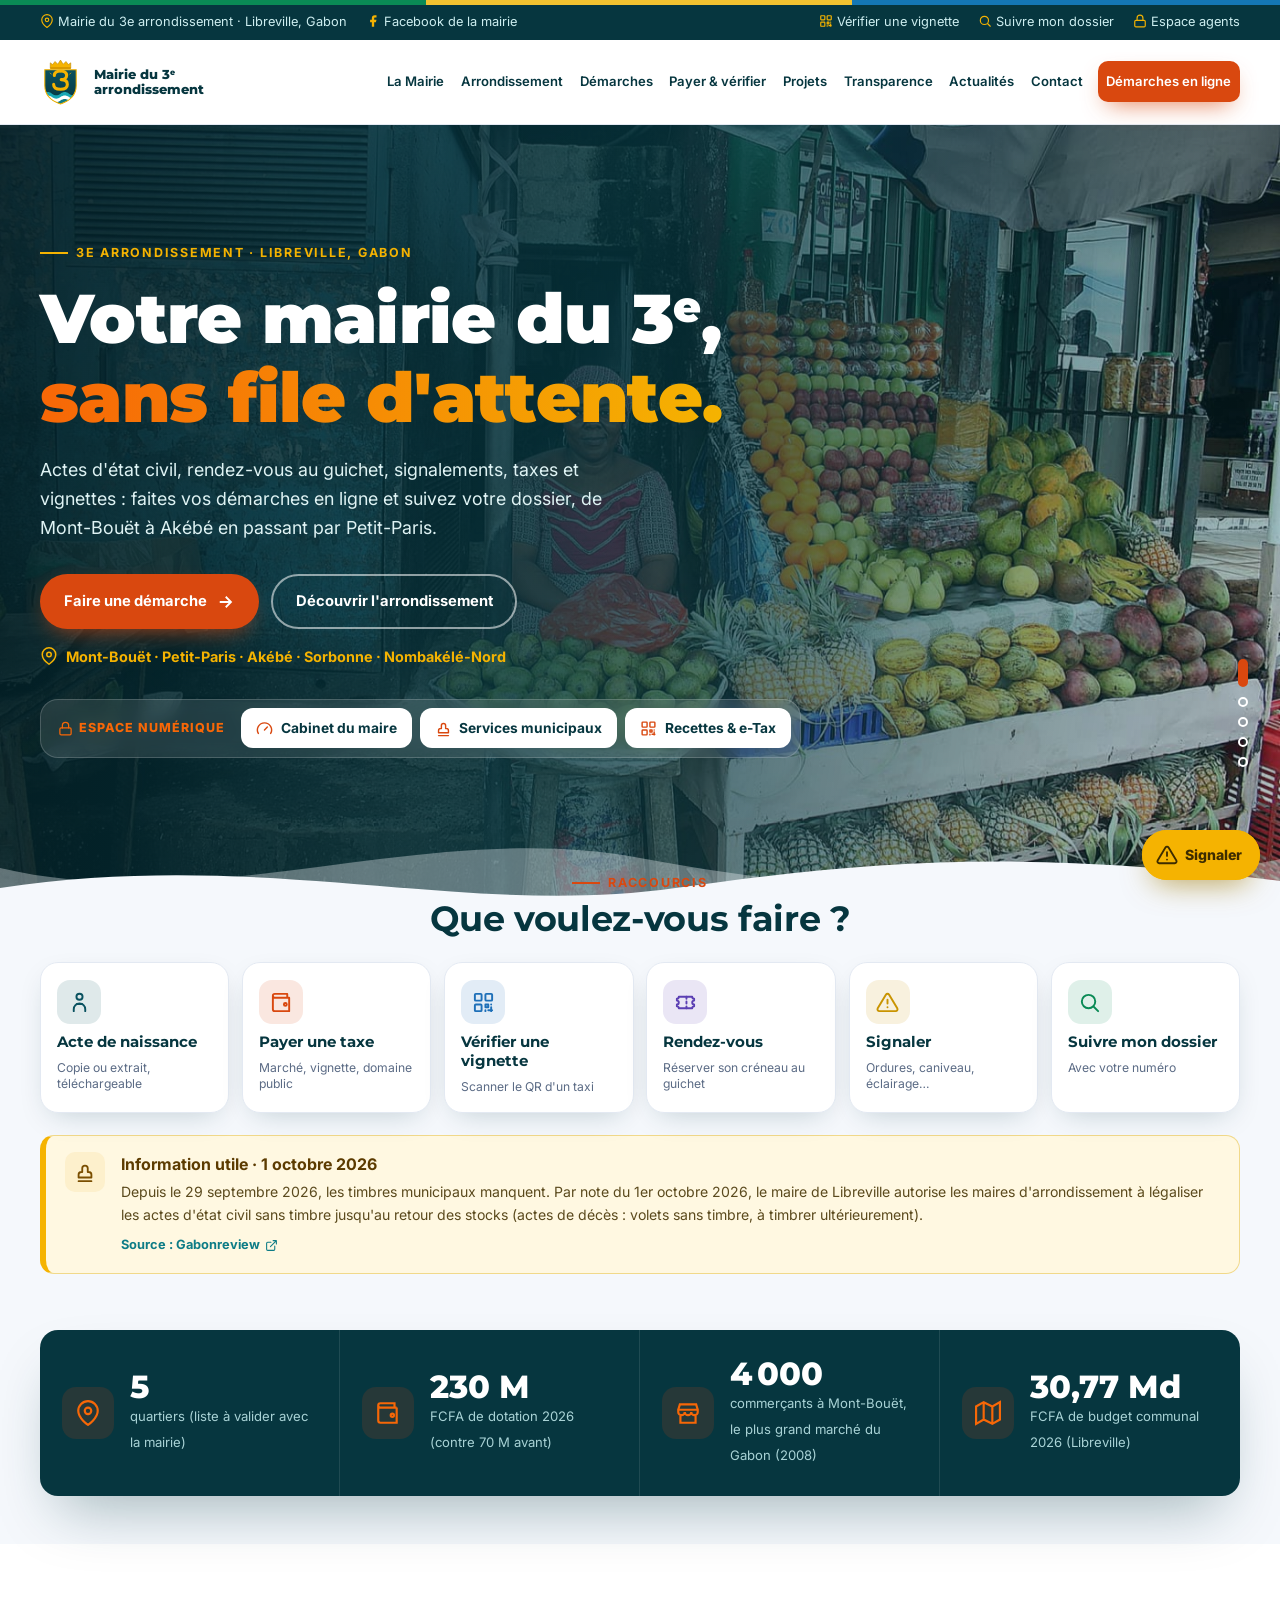
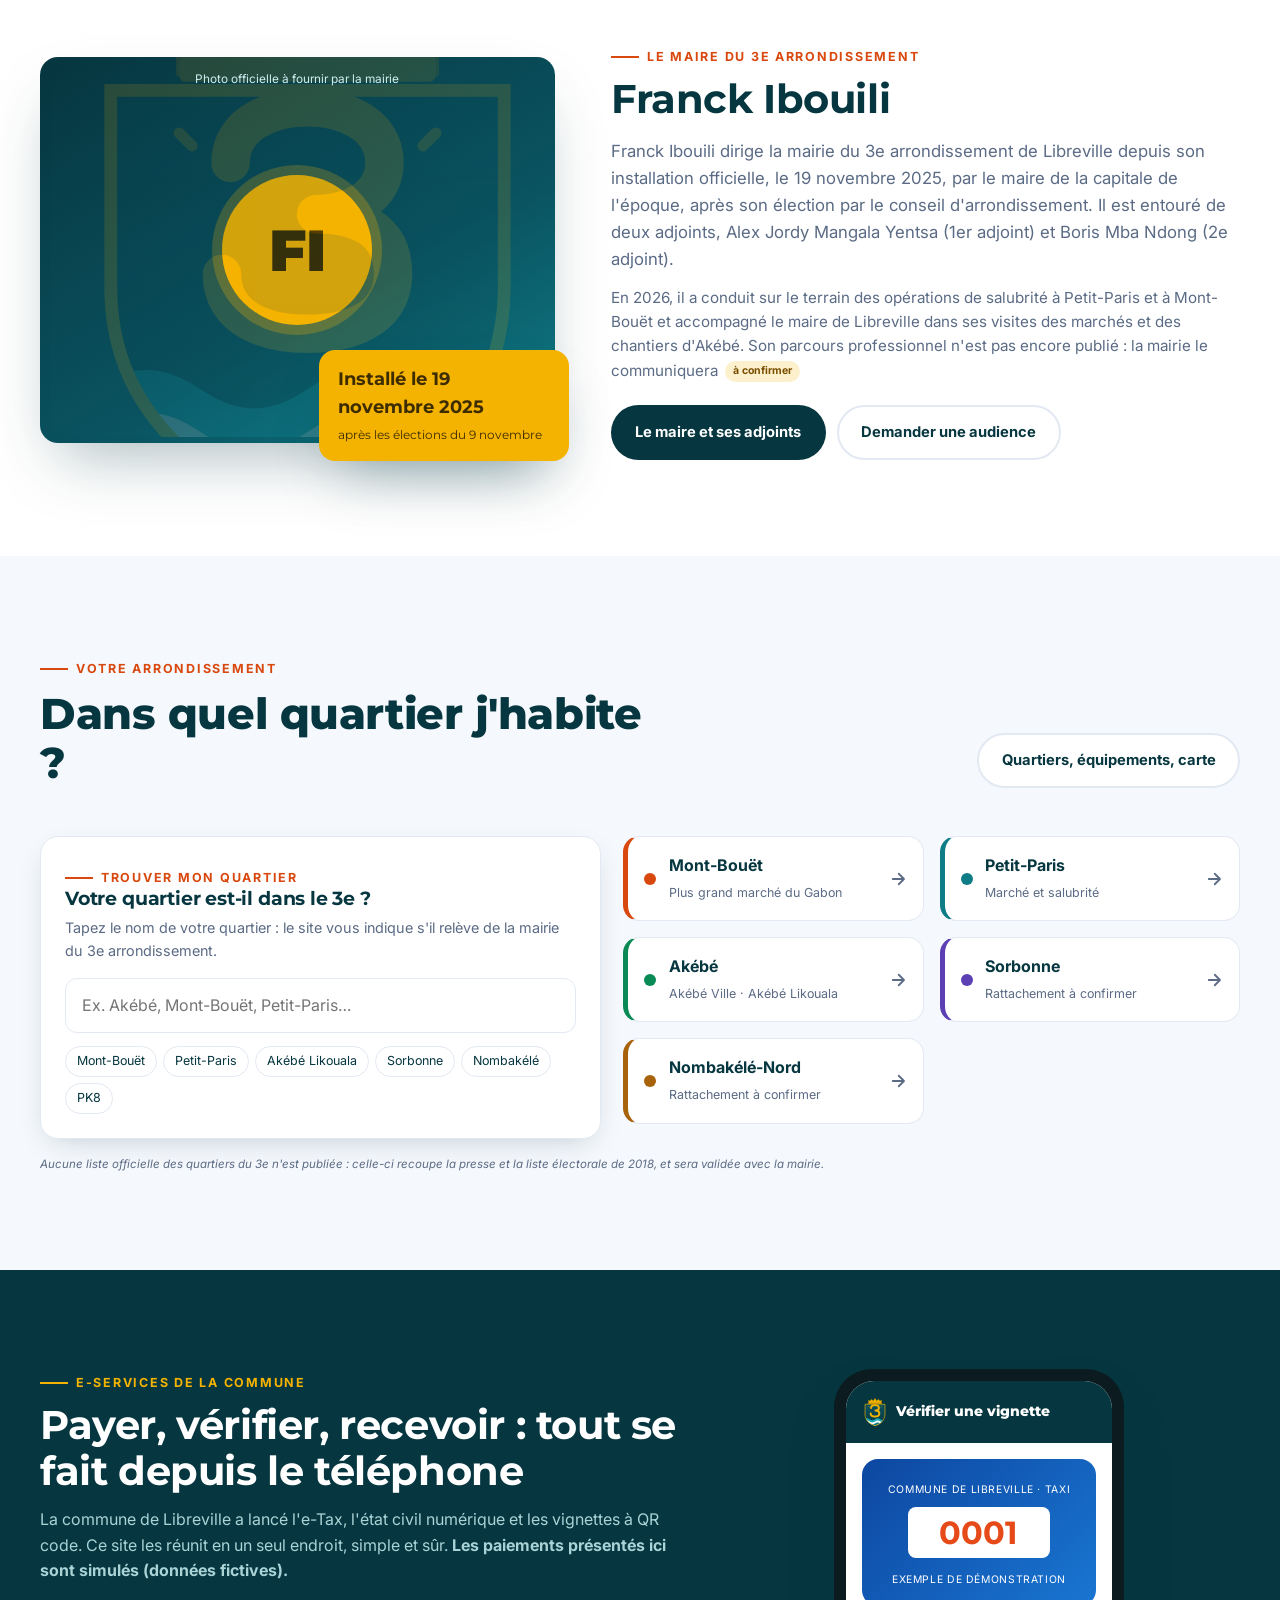
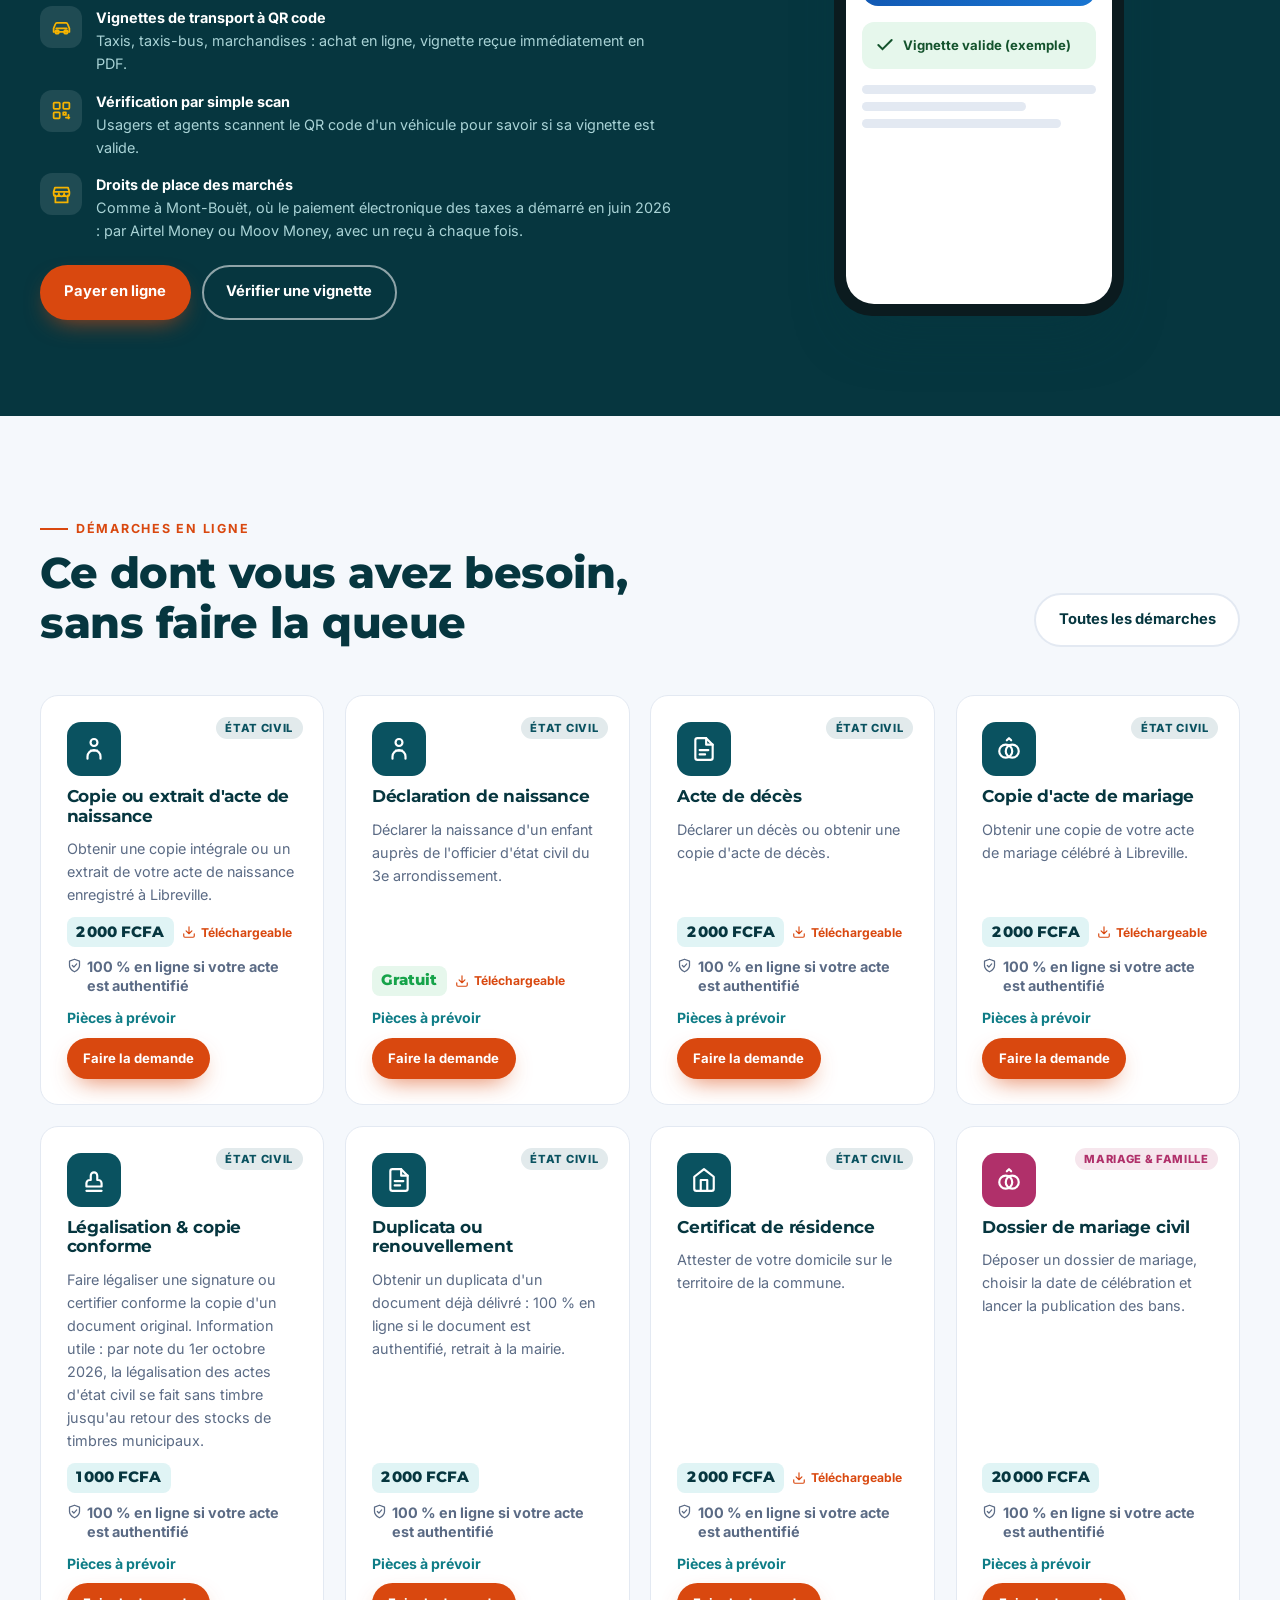
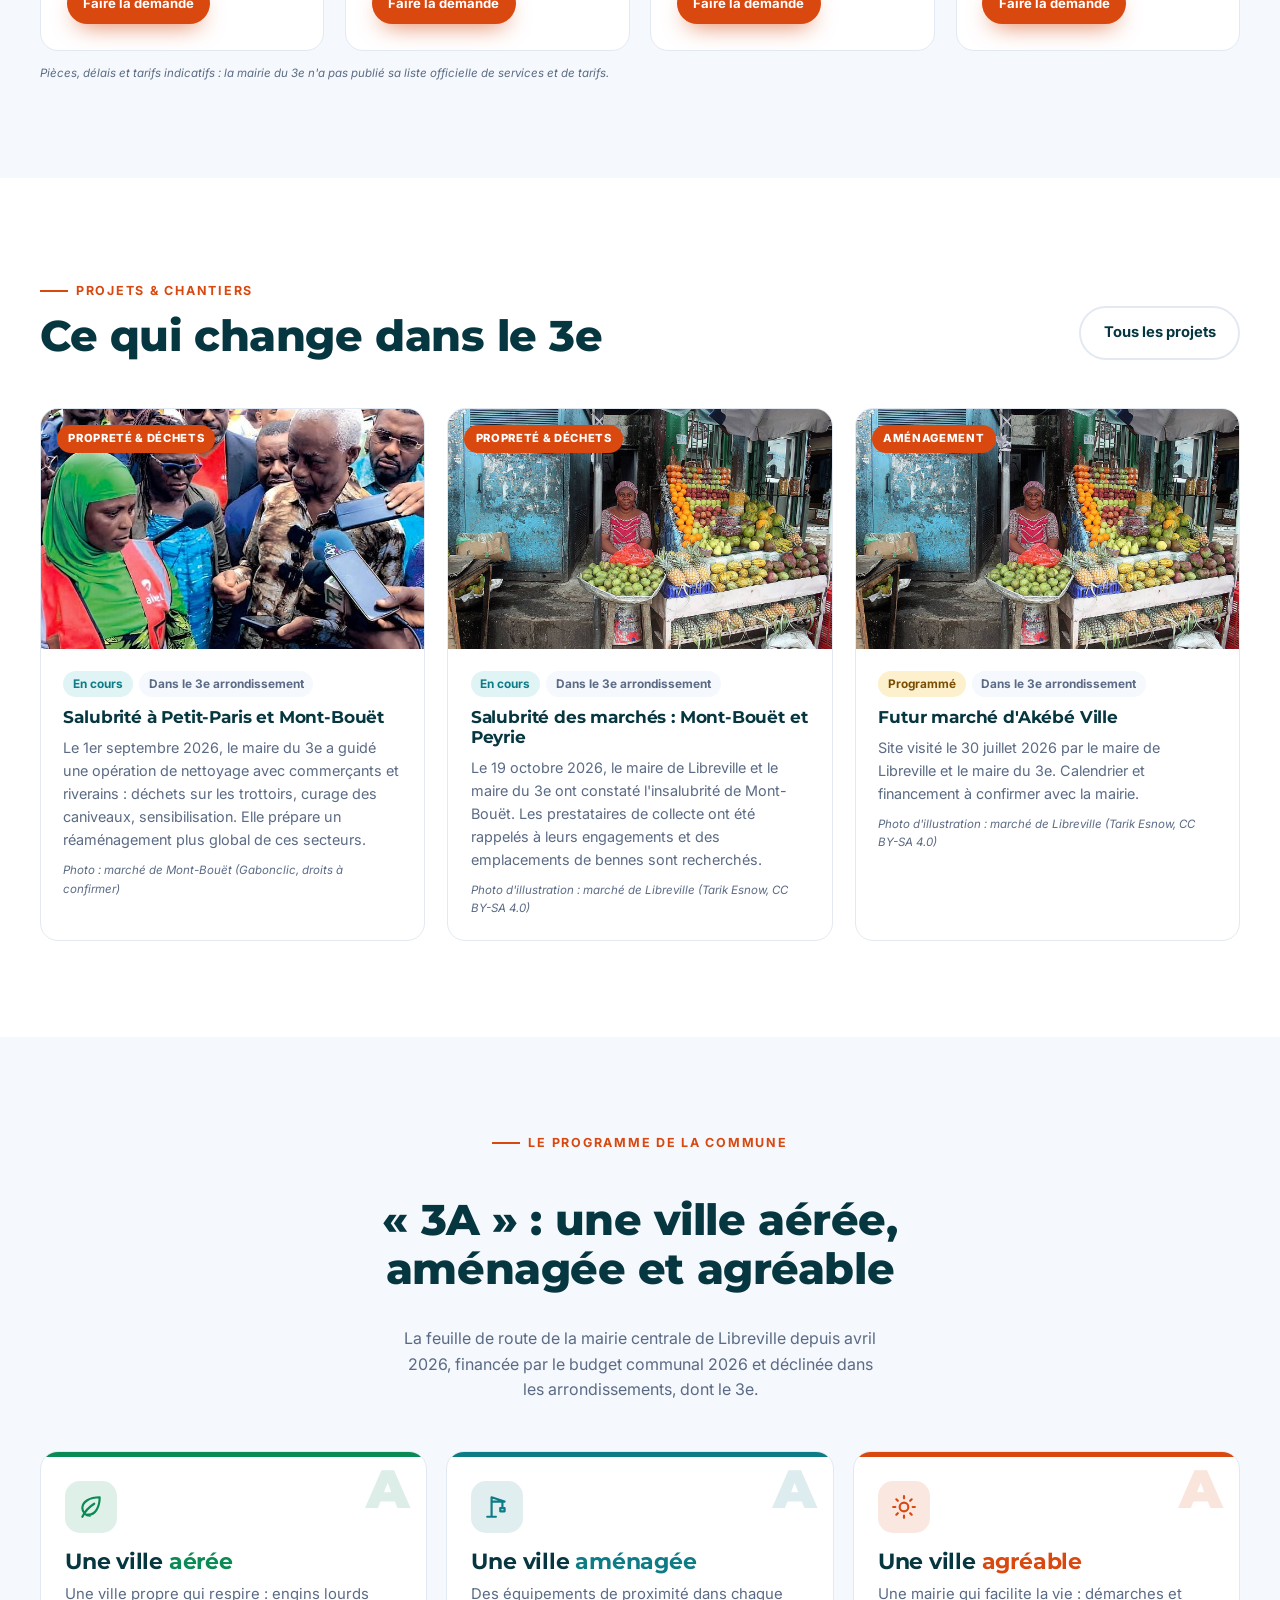
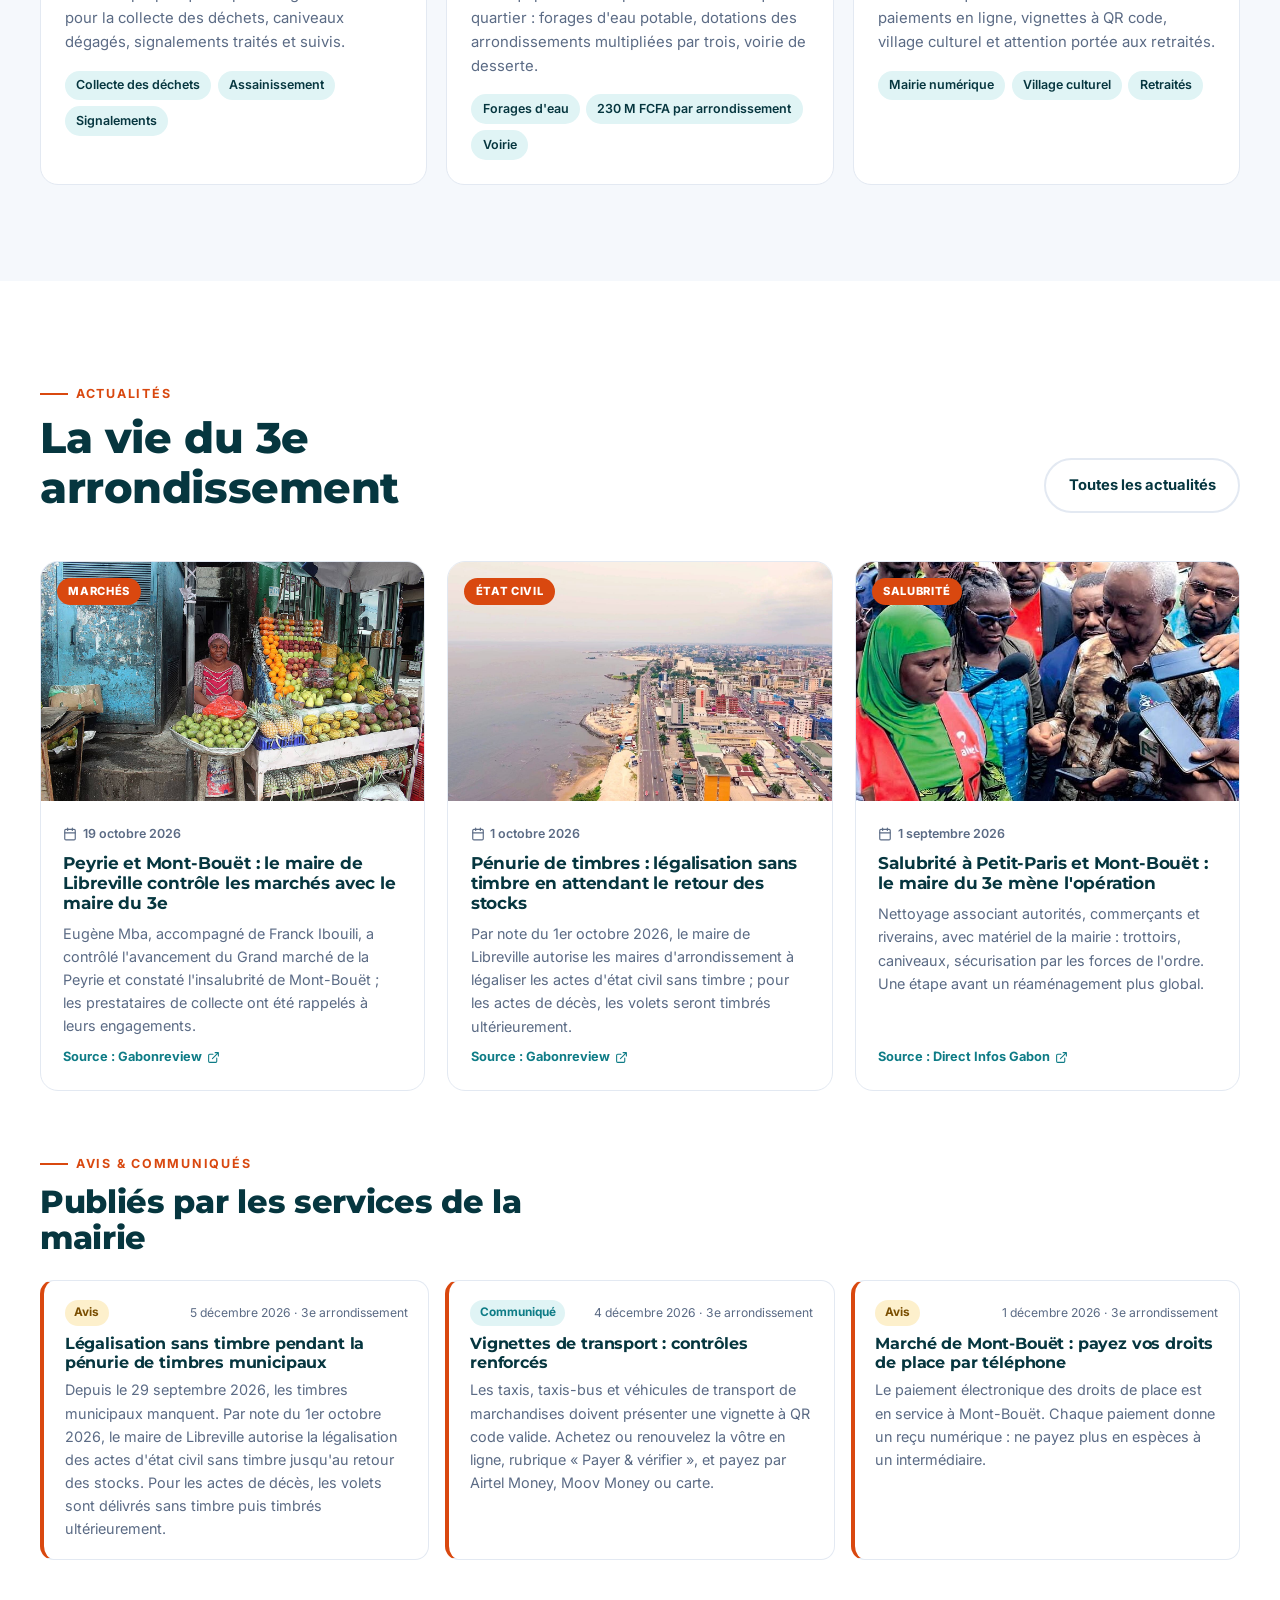
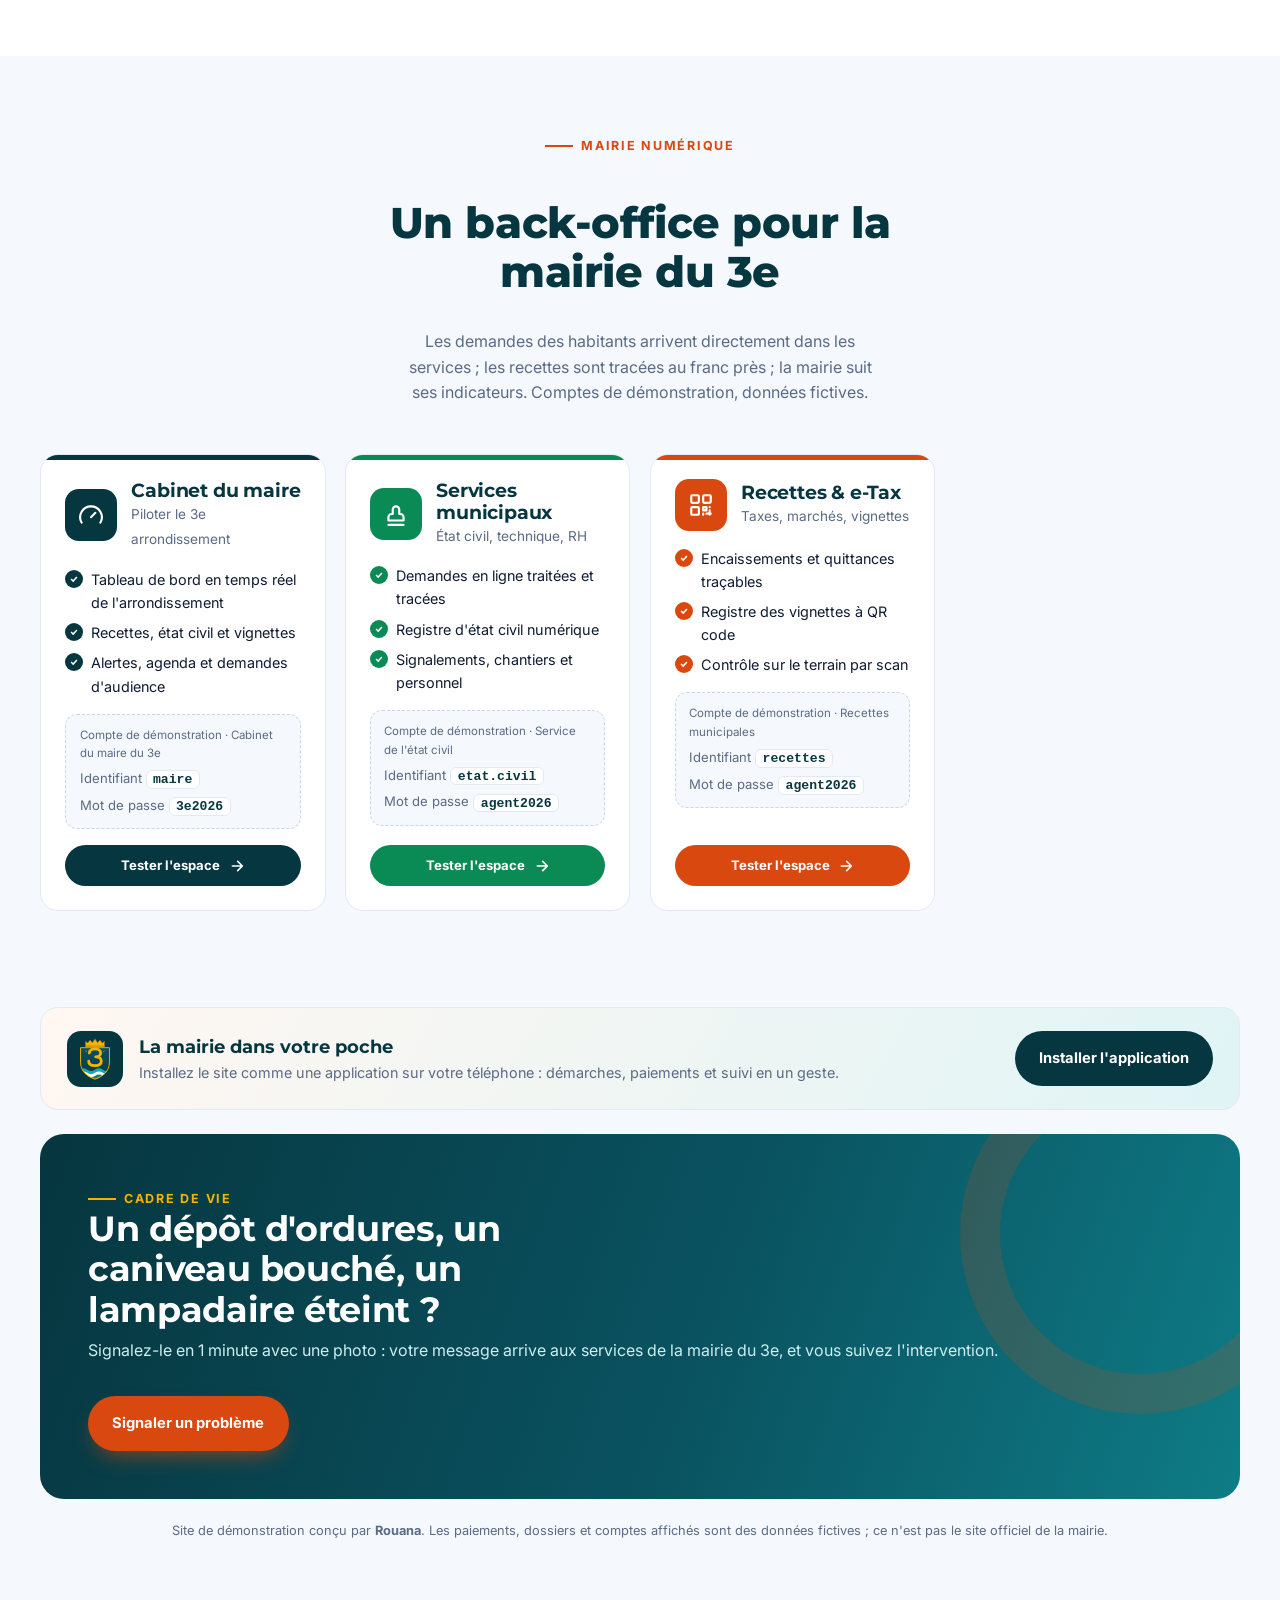
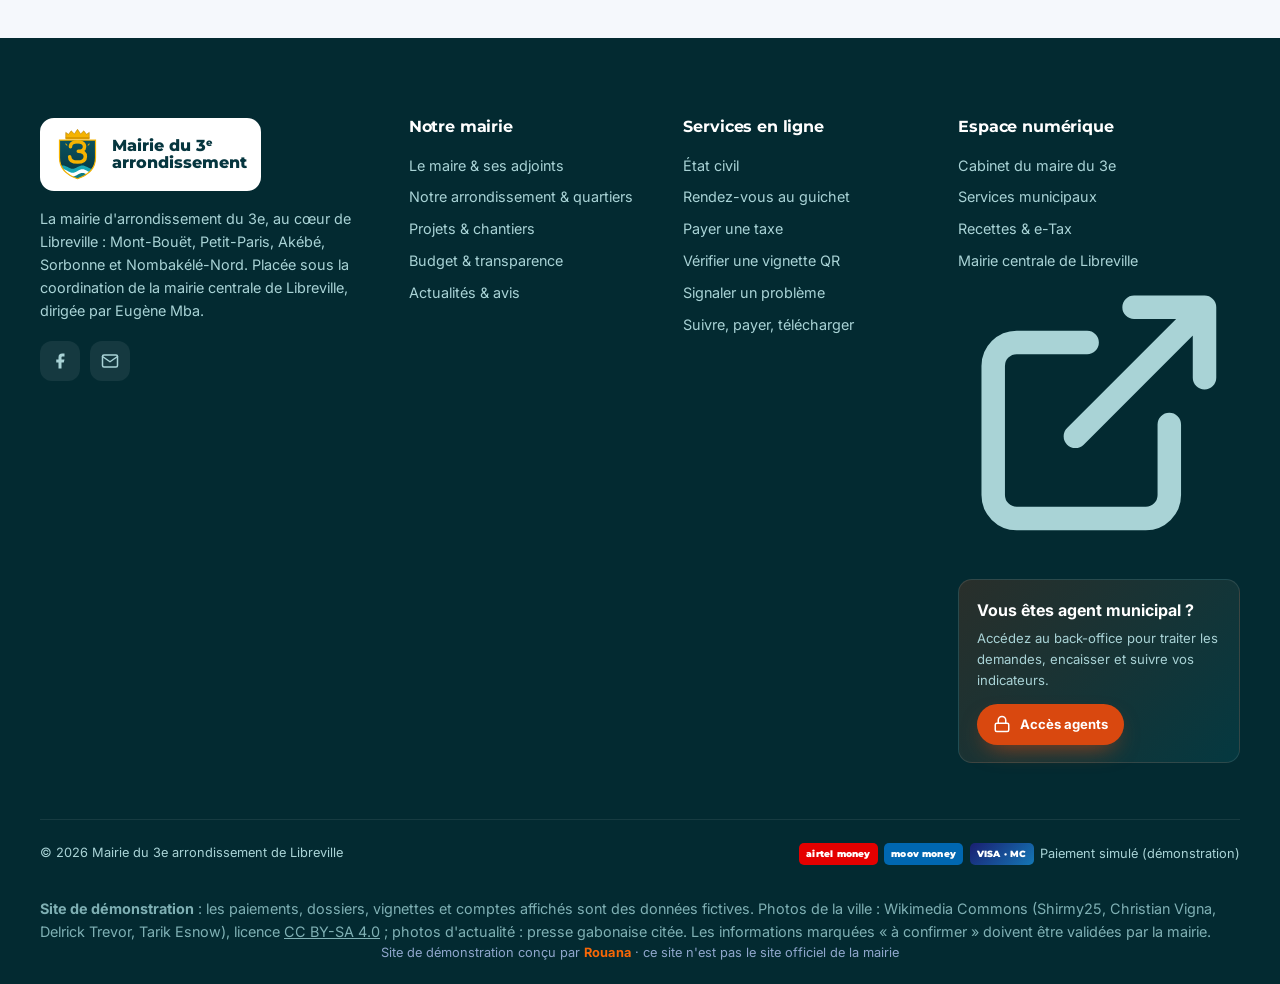
==== index.html @ 7f01790c "Site de la Mairie du 3e arrondissement de Libreville : portail, e-services, back-office Co-Authored-" ====
<!doctype html>
<html lang="fr">
<head>
<meta charset="utf-8">
<meta name="viewport" content="width=device-width, initial-scale=1, viewport-fit=cover">
<meta name="color-scheme" content="only light">
<meta name="theme-color" content="#06363f">
<title>Mairie du 3e arrondissement de Libreville – Démarches, taxes et quartiers</title>
<meta name="description" content="Site de démonstration de la mairie du 3e arrondissement de Libreville (Gabon) : Mont-Bouët, Petit-Paris, Akébé. Démarches en ligne, suivi de dossier, paiement des taxes, quartiers, projets et transparence.">
<meta property="og:type" content="website">
<meta property="og:site_name" content="Mairie du 3e arrondissement de Libreville">
<meta property="og:locale" content="fr_GA">
<meta property="og:title" content="Mairie du 3e arrondissement de Libreville">
<meta property="og:description" content="Votre mairie du 3e arrondissement, plus proche et plus simple : démarches, paiements, quartiers et projets. Site de démonstration conçu par Rouana.">
<meta property="og:image" content="assets/img/marche.jpg">
<meta name="twitter:card" content="summary_large_image">
<link rel="icon" href="assets/img/logo-3e.svg" type="image/svg+xml">
<link rel="manifest" href="manifest.webmanifest">
<link rel="apple-touch-icon" href="assets/img/icon-192.png">
<link rel="preconnect" href="https://fonts.googleapis.com"><link rel="preconnect" href="https://fonts.gstatic.com" crossorigin>
<link href="https://fonts.googleapis.com/css2?family=Inter:wght@400;500;600;700&family=Montserrat:wght@600;700;800;900&display=swap" rel="stylesheet">
<link rel="stylesheet" href="assets/css/style.css">
<script type="application/ld+json">{"@context":"https://schema.org","@type":"GovernmentOffice","name":"Mairie du 3e arrondissement de Libreville","description":"Mairie d'arrondissement de la commune de Libreville (Estuaire, Gabon). Site de démonstration.","areaServed":"3e arrondissement de Libreville","address":{"@type":"PostalAddress","addressLocality":"Libreville","addressCountry":"GA"}}</script>
</head>
<body data-page="index">
<div class="flagbar"></div>
<div id="site-header"></div>

<section class="hero" style="padding:0">
  <div class="hero-slides">
    <figure class="on"><img src="assets/img/marche.jpg" alt="" style="object-position:center 40%"></figure>
    <figure><img src="assets/img/front-de-mer.jpg" alt=""></figure>
    <figure><img src="assets/img/bd-independance.jpg" alt=""></figure>
    <figure><img src="assets/img/libreville-nuit.jpg" alt=""></figure>
    <figure><img src="assets/img/bord-de-mer.jpg" alt=""></figure>
  </div>
  <div class="wrap">
    <span class="eyebrow rv">3e arrondissement · Libreville, Gabon</span>
    <h1 class="rv d1">Votre mairie du 3<sup>e</sup>, <em>sans file d'attente.</em></h1>
    <p class="lead rv d2">Actes d'état civil, rendez-vous au guichet, signalements, taxes et vignettes : faites vos démarches en ligne et suivez votre dossier, de Mont-Bouët à Akébé en passant par Petit-Paris.</p>
    <div class="cta rv d3">
      <a class="btn btn-orange" href="demarches.html#demande">Faire une démarche <svg viewBox="0 0 24 24" fill="none" stroke="currentColor" stroke-width="2.4"><path d="M5 12h14M13 5l7 7-7 7"/></svg></a>
      <a class="btn btn-ghost" href="arrondissement.html">Découvrir l'arrondissement</a>
    </div>
    <p class="slogan rv d3"><svg viewBox="0 0 24 24" fill="none" stroke="currentColor" stroke-width="2" stroke-linecap="round" stroke-linejoin="round"><path d="M21 10c0 7-9 13-9 13S3 17 3 10a9 9 0 0118 0z"/><circle cx="12" cy="10" r="3"/></svg>Mont-Bouët · Petit-Paris · Akébé · Sorbonne · Nombakélé-Nord</p>
    <div class="quick rv d3" id="quick-access"></div>
  </div>
  <div class="hero-dots"></div>
  <svg class="wave" viewBox="0 0 1440 110" preserveAspectRatio="none" aria-hidden="true">
    <path d="M0 60 C 240 110 480 10 720 50 S 1200 100 1500 40 V110 H0Z" fill="rgba(245,248,252,.35)"/>
    <path d="M0 80 C 300 40 520 110 760 80 S 1180 40 1500 80 V110 H0Z" fill="#f5f8fc"/>
  </svg>
</section>

<section class="do-sec"><div class="wrap">
  <div class="center" style="margin-bottom:1.4rem"><span class="eyebrow rv">Raccourcis</span><h2 class="rv d1" style="font-size:clamp(1.5rem,3vw,2.2rem);color:var(--navy);margin-top:.4rem">Que voulez-vous faire ?</h2></div>
  <div class="do-grid" id="do-grid"></div>
  <div id="info-timbres" style="margin-top:1.4rem"></div>
</div></section>

<div class="stats" style="margin-top:2.5rem"><div class="wrap"><div class="grid">
  <div class="stat"><div class="ic"><svg viewBox="0 0 24 24" fill="none" stroke="currentColor" stroke-width="2"><path d="M21 10c0 7-9 13-9 13S3 17 3 10a9 9 0 0118 0z"/><circle cx="12" cy="10" r="3"/></svg></div><div><b data-count="5">0</b><span>quartiers (liste à valider avec la mairie)</span></div></div>
  <div class="stat"><div class="ic"><svg viewBox="0 0 24 24" fill="none" stroke="currentColor" stroke-width="2"><path d="M20 7H5a2 2 0 010-4h13v4M3 5v14a2 2 0 002 2h15V7"/><circle cx="16" cy="14" r="1.5"/></svg></div><div><b data-count="230" data-suffix=" M">0</b><span>FCFA de dotation 2026 (contre 70 M avant)</span></div></div>
  <div class="stat"><div class="ic"><svg viewBox="0 0 24 24" fill="none" stroke="currentColor" stroke-width="2"><path d="M3 9l1.5-5h15L21 9M3 9h18v2a3 3 0 01-6 0 3 3 0 01-6 0 3 3 0 01-6 0zM5 13v8h14v-8"/></svg></div><div><b data-count="4000">0</b><span>commerçants à Mont-Bouët, le plus grand marché du Gabon (2008)</span></div></div>
  <div class="stat"><div class="ic"><svg viewBox="0 0 24 24" fill="none" stroke="currentColor" stroke-width="2"><path d="M1 6v16l7-4 8 4 7-4V2l-7 4-8-4-7 4zM8 2v16M16 6v16"/></svg></div><div><b data-count="30.77" data-dec="2" data-suffix=" Md">0</b><span>FCFA de budget communal 2026 (Libreville)</span></div></div>
</div></div></div>

<section class="bg-white" style="margin-top:3rem">
  <div class="wrap mot">
    <div class="ph rv"><div class="mairecard" aria-label="Franck Ibouili, maire du 3e arrondissement"><img src="assets/img/logo-3e.svg" alt="" class="seal"><span class="mono">FI</span><small>Photo officielle à fournir par la mairie</small></div><div class="badge"><b>Installé le 19 novembre 2025</b><span>après les élections du 9 novembre</span></div></div>
    <div>
      <span class="eyebrow rv">Le maire du 3e arrondissement</span>
      <h2 class="rv d1" style="font-size:clamp(1.7rem,3.2vw,2.5rem);color:var(--navy);margin-top:.6rem">Franck Ibouili</h2>
      <p class="lead-p rv d2" style="margin-top:1rem">Franck Ibouili dirige la mairie du 3e arrondissement de Libreville depuis son installation officielle, le 19 novembre 2025, par le maire de la capitale de l'époque, après son élection par le conseil d'arrondissement. Il est entouré de deux adjoints, Alex Jordy Mangala Yentsa (1er adjoint) et Boris Mba Ndong (2e adjoint).</p>
      <p class="lead-p rv d2" style="margin-top:.8rem;font-size:.95rem">En 2026, il a conduit sur le terrain des opérations de salubrité à Petit-Paris et à Mont-Bouët et accompagné le maire de Libreville dans ses visites des marchés et des chantiers d'Akébé. Son parcours professionnel n'est pas encore publié : la mairie le communiquera <span class="chip warn conf">à confirmer</span></p>
      <div class="cta rv d3" style="display:flex;gap:.7rem;flex-wrap:wrap;margin-top:1.4rem"><a class="btn btn-navy" href="mairie.html">Le maire et ses adjoints</a><a class="btn btn-line" href="demarches.html?d=audience#demande">Demander une audience</a></div>
    </div>
  </div>
</section>

<section>
  <div class="wrap">
    <div class="sec-head"><div><span class="eyebrow rv">Votre arrondissement</span><h2 class="rv d1">Dans quel quartier j'habite ?</h2></div><a class="btn btn-line rv" href="arrondissement.html">Quartiers, équipements, carte</a></div>
    <div class="home-arr">
      <div class="finder rv" id="finder-home" data-target="">
        <span class="eyebrow">Trouver mon quartier</span>
        <h3>Votre quartier est-il dans le 3e ?</h3>
        <p>Tapez le nom de votre quartier : le site vous indique s'il relève de la mairie du 3e arrondissement.</p>
        <div class="srch"><input type="search" placeholder="Ex. Akébé, Mont-Bouët, Petit-Paris…" aria-label="Votre quartier" autocomplete="off"></div>
        <div class="res" aria-live="polite"></div>
        <div class="chips"></div>
      </div>
      <div class="arr-minis" id="arr-home"></div>
    </div>
    <p class="imgnote" style="margin-top:1rem">Aucune liste officielle des quartiers du 3e n'est publiée : celle-ci recoupe la presse et la liste électorale de 2018, et sera validée avec la mairie.</p>
  </div>
</section>

<section class="bg-navy">
  <div class="wrap eserv">
    <div>
      <span class="eyebrow">e-Services de la commune</span>
      <h2>Payer, vérifier, recevoir : tout se fait depuis le téléphone</h2>
      <p>La commune de Libreville a lancé l'e-Tax, l'état civil numérique et les vignettes à QR code. Ce site les réunit en un seul endroit, simple et sûr. <b>Les paiements présentés ici sont simulés (données fictives).</b></p>
      <div class="feats">
        <div class="feat"><span class="i"><svg viewBox="0 0 24 24" fill="none" stroke="currentColor" stroke-width="2" stroke-linecap="round" stroke-linejoin="round"><path d="M5 17h14M3 17v-4l2-5a2 2 0 012-1.3h10A2 2 0 0119 8l2 5v4M6 13h12"/><circle cx="7" cy="17" r="2"/><circle cx="17" cy="17" r="2"/></svg></span><span><b>Vignettes de transport à QR code</b><span>Taxis, taxis-bus, marchandises : achat en ligne, vignette reçue immédiatement en PDF.</span></span></div>
        <div class="feat"><span class="i"><svg viewBox="0 0 24 24" fill="none" stroke="currentColor" stroke-width="2" stroke-linecap="round" stroke-linejoin="round"><rect x="3" y="3" width="7" height="7" rx="1"/><rect x="14" y="3" width="7" height="7" rx="1"/><rect x="3" y="14" width="7" height="7" rx="1"/><path d="M14 14h3v3h-3zM17 20h4M20 17v4"/></svg></span><span><b>Vérification par simple scan</b><span>Usagers et agents scannent le QR code d'un véhicule pour savoir si sa vignette est valide.</span></span></div>
        <div class="feat"><span class="i"><svg viewBox="0 0 24 24" fill="none" stroke="currentColor" stroke-width="2" stroke-linecap="round" stroke-linejoin="round"><path d="M3 9l1.5-5h15L21 9M3 9h18v2a3 3 0 01-6 0 3 3 0 01-6 0 3 3 0 01-6 0zM5 13v8h14v-8"/></svg></span><span><b>Droits de place des marchés</b><span>Comme à Mont-Bouët, où le paiement électronique des taxes a démarré en juin 2026 : par Airtel Money ou Moov Money, avec un reçu à chaque fois.</span></span></div>
      </div>
      <div style="display:flex;gap:.7rem;flex-wrap:wrap"><a class="btn btn-orange" href="payer.html">Payer en ligne</a><a class="btn btn-ghost" href="payer.html#verifier">Vérifier une vignette</a></div>
    </div>
    <div class="phone" aria-hidden="true"><div class="screen">
      <div class="bar"><img src="assets/img/logo-3e.svg" alt="">Vérifier une vignette</div>
      <div class="vig"><small>Commune de Libreville · Taxi</small><b>0001</b><small>Exemple de démonstration</small></div>
      <div class="ok"><svg viewBox="0 0 24 24" fill="none" stroke="currentColor" stroke-width="2.4" stroke-linecap="round"><path d="M20 6L9 17l-5-5"/></svg>Vignette valide (exemple)</div>
      <div class="lines"><i></i><i></i><i></i></div>
    </div></div>
  </div>
</section>

<section>
  <div class="wrap">
    <div class="sec-head">
      <div><span class="eyebrow rv">Démarches en ligne</span><h2 class="rv d1">Ce dont vous avez besoin, sans faire la queue</h2></div>
      <a class="btn btn-line rv" href="demarches.html">Toutes les démarches</a>
    </div>
    <div class="cards swipe" id="dem-grid" data-limit="8"></div>
    <p class="swipe-hint">Faites glisser pour voir plus →</p>
    <p class="imgnote" style="margin-top:.8rem">Pièces, délais et tarifs indicatifs : la mairie du 3e n'a pas publié sa liste officielle de services et de tarifs.</p>
  </div>
</section>

<section class="bg-white">
  <div class="wrap">
    <div class="sec-head">
      <div><span class="eyebrow rv">Projets & chantiers</span><h2 class="rv d1">Ce qui change dans le 3e</h2></div>
      <a class="btn btn-line rv" href="projets.html">Tous les projets</a>
    </div>
    <div class="news swipe" id="proj-grid" data-limit="3"></div>
    <p class="swipe-hint">Faites glisser pour voir plus →</p>
  </div>
</section>

<section>
  <div class="wrap">
    <div class="center"><div class="sec-head"><span class="eyebrow rv">Le programme de la commune</span><h2 class="rv d1">« 3A » : une ville aérée, aménagée et agréable</h2><p class="rv d2">La feuille de route de la mairie centrale de Libreville depuis avril 2026, financée par le budget communal 2026 et déclinée dans les arrondissements, dont le 3e.</p></div></div>
    <div class="p3a" id="p3a"></div>
  </div>
</section>

<section class="bg-white">
  <div class="wrap">
    <div class="sec-head">
      <div><span class="eyebrow rv">Actualités</span><h2 class="rv d1">La vie du 3e arrondissement</h2></div>
      <a class="btn btn-line rv" href="actualites.html">Toutes les actualités</a>
    </div>
    <div class="news swipe" id="news" data-limit="3"></div>
    <p class="swipe-hint">Faites glisser pour voir plus →</p>
    <div class="sec-head" style="margin:3.5rem 0 1.4rem"><div><span class="eyebrow rv">Avis & communiqués</span><h2 class="rv d1" style="font-size:clamp(1.4rem,2.6vw,2rem)">Publiés par les services de la mairie</h2></div></div>
    <div class="avis-list" id="avis" data-limit="3"></div>
  </div>
</section>

<section class="espace-sec" id="espace-numerique">
  <div class="wrap">
    <div class="center"><div class="sec-head"><span class="eyebrow rv">Mairie numérique</span><h2 class="rv d1">Un back-office pour la mairie du 3e</h2><p class="rv d2">Les demandes des habitants arrivent directement dans les services ; les recettes sont tracées au franc près ; la mairie suit ses indicateurs. Comptes de démonstration, données fictives.</p></div></div>
    <div class="access" id="access-cards"></div>
  </div>
</section>

<section style="padding-top:0">
  <div class="wrap">
    <div class="install rv">
      <div class="t"><img src="assets/img/logo-3e.svg" alt=""><span><b>La mairie dans votre poche</b><span>Installez le site comme une application sur votre téléphone : démarches, paiements et suivi en un geste.</span></span></div>
      <button class="btn btn-navy" type="button" data-install>Installer l'application</button>
    </div>
    <div class="band rv" style="margin-top:1.5rem">
      <div><span class="eyebrow">Cadre de vie</span><h2>Un dépôt d'ordures, un caniveau bouché, un lampadaire éteint ?</h2><p>Signalez-le en 1 minute avec une photo : votre message arrive aux services de la mairie du 3e, et vous suivez l'intervention.</p></div>
      <a class="btn btn-orange" href="demarches.html?d=signalement#demande">Signaler un problème</a>
    </div>
    <p class="demo-note rv">Site de démonstration conçu par <b>Rouana</b>. Les paiements, dossiers et comptes affichés sont des données fictives ; ce n'est pas le site officiel de la mairie.</p>
  </div>
</section>

<div id="site-footer"></div>
<script src="assets/js/data.js"></script>
<script src="assets/js/config.js"></script>
<script src="assets/js/store.js"></script>
<script src="assets/js/main.js"></script>
</body>
</html>
---- assets/css/style.css ----
/* =========================================================
   Mairie de Libreville · Feuille de style
   ========================================================= */
:root{
  color-scheme:only light;
  --navy:#06363f; --navy-2:#0a5260; --blue:#0e7c86; --sky:#18a7b5; --sky-2:#e0f4f5;
  --orange:#d9480f; --orange-2:#f76707; --gold:#f5b301;
  --ink:#0f1c33; --muted:#5b6b85; --line:#e3e9f2; --bg:#f5f8fc; --card:#fff;
  --ok:#16a34a; --warn:#d97706; --bad:#dc2626;
  --r:18px; --r-sm:12px; --shadow:0 10px 30px -12px rgba(6,54,63,.25); --shadow-lg:0 30px 60px -20px rgba(6,54,63,.35);
  --font-h:"Montserrat",system-ui,sans-serif; --font:"Inter",system-ui,sans-serif;
  --wrap:1200px;
}
*{box-sizing:border-box;margin:0;padding:0}
html{scroll-behavior:smooth}
body{font-family:var(--font);color:var(--ink);background:var(--bg);line-height:1.6;-webkit-font-smoothing:antialiased;overflow-x:hidden}
img{max-width:100%;display:block}
a{color:inherit;text-decoration:none}
button,input,select,textarea{font:inherit;color:inherit}
h1,h2,h3,h4{font-family:var(--font-h);line-height:1.15;letter-spacing:-.01em}
.wrap{width:min(var(--wrap),100% - 32px);margin-inline:auto}
.sr-only{position:absolute;width:1px;height:1px;overflow:hidden;clip:rect(0 0 0 0)}

/* ---------- Boutons ---------- */
.btn{display:inline-flex;align-items:center;gap:.55rem;padding:.85rem 1.4rem;border-radius:999px;font-weight:700;font-size:.92rem;border:2px solid transparent;cursor:pointer;transition:.25s;white-space:nowrap}
.btn svg{width:18px;height:18px}
.btn-orange{background:var(--orange);color:#fff;box-shadow:0 10px 24px -10px rgba(217,72,15,.8)}
.btn-orange:hover{background:var(--orange-2);transform:translateY(-2px)}
.btn-ghost{border-color:rgba(255,255,255,.55);color:#fff}
.btn-ghost:hover{background:#fff;color:var(--navy)}
.btn-navy{background:var(--navy);color:#fff}
.btn-navy:hover{background:var(--blue)}
.btn-line{border-color:var(--line);background:#fff;color:var(--navy)}
.btn-line:hover{border-color:var(--blue);color:var(--blue)}
.btn-sm{padding:.5rem .9rem;font-size:.82rem}

/* ---------- Top bar & header ---------- */
.topbar{background:var(--navy);color:#cdeef0;font-size:.8rem}
.topbar .wrap{display:flex;justify-content:space-between;gap:1rem;padding:.45rem 0;flex-wrap:wrap}
.topbar a:hover{color:#fff}
.topbar .tb-l,.topbar .tb-r{display:flex;gap:1.2rem;align-items:center;flex-wrap:wrap}
.topbar svg{width:14px;height:14px;vertical-align:-2px;margin-right:4px;color:var(--orange-2)}
.header{position:sticky;top:0;z-index:50;background:rgba(255,255,255,.92);backdrop-filter:blur(12px);border-bottom:1px solid var(--line);transition:.3s}
.header.scrolled{box-shadow:0 8px 30px -18px rgba(6,54,63,.4)}
.header .wrap{display:flex;align-items:center;justify-content:space-between;gap:1rem;height:84px;transition:height .3s}
.header.scrolled .wrap{height:68px}
.brand{display:flex;align-items:center;gap:.8rem}
.brand img{height:58px;width:auto;transition:.3s}
.header.scrolled .brand img{height:48px}
.brand b{display:block;font-family:var(--font-h);font-weight:800;color:var(--navy);font-size:1rem;line-height:1.1}
.brand small{display:block;font-size:.7rem;color:var(--muted);letter-spacing:.04em;text-transform:uppercase}
.nav{display:flex;align-items:center;gap:.2rem}
.nav a{padding:.55rem .8rem;border-radius:10px;font-weight:600;font-size:.9rem;color:var(--navy);position:relative}
.nav a:hover{color:var(--blue);background:var(--sky-2)}
.nav a.active{color:var(--blue)}
.nav a.active::after{content:"";position:absolute;left:.8rem;right:.8rem;bottom:.25rem;height:2px;background:var(--orange);border-radius:2px}
.nav .btn{margin-left:.6rem}
.burger{display:none;background:none;border:0;width:44px;height:44px;cursor:pointer;border-radius:10px}
.burger span{display:block;width:24px;height:2px;background:var(--navy);margin:5px auto;transition:.3s}
@media (max-width:1020px){
  .burger{display:block}
  .nav{position:fixed;inset:68px 0 auto 0;background:#fff;flex-direction:column;align-items:stretch;padding:1rem;gap:.2rem;box-shadow:var(--shadow-lg);transform:translateY(-12px);opacity:0;visibility:hidden;pointer-events:none;transition:.3s;max-height:calc(100vh - 68px);overflow:auto}
  .header .wrap{height:68px}
  .nav.open{transform:none;opacity:1;visibility:visible;pointer-events:auto}
  .nav a{padding:.9rem 1rem}
  .nav .btn{margin:.5rem 0 0;justify-content:center}
  .topbar .tb-r{display:none}
  .brand small{display:none}
}
@media (max-width:640px){.topbar{display:none}.hero-dots{display:none!important}.hero .wrap{padding:4rem 0 8rem!important}
}

/* ---------- Hero ---------- */
.hero{position:relative;min-height:88vh;display:grid;align-items:center;color:#fff;overflow:hidden;isolation:isolate}
.hero-slides,.hero-slides figure{position:absolute;inset:0;z-index:-2}
.hero-slides figure{opacity:0;transition:opacity 1.4s ease}
.hero-slides figure.on{opacity:1}
.hero-slides img{width:100%;height:100%;object-fit:cover;transform:scale(1.08)}
.hero-slides figure.on img{animation:kenburns 9s ease-out forwards}
@keyframes kenburns{from{transform:scale(1.12)}to{transform:scale(1)}}
.hero::before{content:"";position:absolute;inset:0;z-index:-1;background:linear-gradient(100deg,rgba(3,30,36,.95) 0%,rgba(6,54,63,.78) 42%,rgba(6,54,63,.15) 100%)}
.hero .wrap{padding:6rem 0 9rem}
.eyebrow{display:inline-flex;align-items:center;gap:.5rem;font-weight:700;font-size:.78rem;letter-spacing:.14em;text-transform:uppercase;color:var(--orange-2)}
.eyebrow::before{content:"";width:28px;height:2px;background:currentColor}
.hero h1{font-size:clamp(2.3rem,5.4vw,4.3rem);font-weight:900;max-width:14ch;margin:1rem 0 1.2rem}
.hero h1 em{font-style:normal;background:linear-gradient(90deg,var(--orange-2),var(--gold));-webkit-background-clip:text;background-clip:text;color:transparent}
.hero p.lead{font-size:1.12rem;max-width:52ch;color:#dff3f4}
.hero .cta{display:flex;gap:.8rem;margin-top:2rem;flex-wrap:wrap}
.hero-dots{position:absolute;right:32px;bottom:150px;display:flex;flex-direction:column;gap:10px}
.hero-dots button{width:10px;height:10px;border-radius:50%;border:2px solid #fff;background:transparent;cursor:pointer;transition:.3s}
.hero-dots button.on{background:var(--orange);border-color:var(--orange);height:28px;border-radius:6px}
.wave{position:absolute;left:0;right:0;bottom:-1px;width:100%;height:110px;z-index:0}
.wave path{animation:wave 10s ease-in-out infinite alternate}
.wave path:nth-child(2){animation-duration:14s;animation-direction:alternate-reverse}
@keyframes wave{to{transform:translateX(-60px)}}

.stats{position:relative;z-index:3;margin-top:-80px}
.stats .grid{display:grid;grid-template-columns:repeat(4,1fr);background:var(--navy);color:#fff;border-radius:var(--r);box-shadow:var(--shadow-lg);overflow:hidden}
.stat{padding:1.8rem 1.4rem;display:flex;gap:1rem;align-items:center;border-right:1px solid rgba(255,255,255,.1)}
.stat:last-child{border:0}
.stat .ic{width:52px;height:52px;border-radius:14px;display:grid;place-items:center;background:rgba(217,72,15,.15);color:var(--orange-2);flex:none}
.stat .ic svg{width:26px;height:26px}
.stat b{font-family:var(--font-h);font-size:2rem;font-weight:800;display:block;line-height:1}
.stat span{font-size:.82rem;color:#a9d3d6}
@media (max-width:860px){.stats .grid{grid-template-columns:1fr 1fr}.stat:nth-child(2){border-right:0}.stat{border-bottom:1px solid rgba(255,255,255,.1)}}
@media (max-width:480px){.stats .grid{grid-template-columns:1fr}.stat{border-right:0}}

/* ---------- Sections ---------- */
section{padding:6rem 0}
.sec-head{display:flex;justify-content:space-between;align-items:end;gap:2rem;margin-bottom:3rem;flex-wrap:wrap}
.sec-head h2{font-size:clamp(1.8rem,3.4vw,2.7rem);color:var(--navy);font-weight:800;max-width:22ch;margin-top:.6rem}
.sec-head p{max-width:48ch;color:var(--muted)}
.center{text-align:center}
.center .sec-head{justify-content:center;text-align:center;flex-direction:column;align-items:center}
.bg-white{background:#fff}
.bg-navy{background:var(--navy);color:#fff}
.bg-navy .sec-head h2{color:#fff}
.bg-navy .sec-head p{color:#a9d3d6}

/* Page hero (pages internes) */
.page-hero{position:relative;color:#fff;padding:7rem 0 6rem;overflow:hidden;isolation:isolate}
.page-hero img.bg{position:absolute;inset:0;width:100%;height:100%;object-fit:cover;z-index:-2}
.page-hero::before{content:"";position:absolute;inset:0;z-index:-1;background:linear-gradient(100deg,rgba(3,30,36,.95),rgba(6,54,63,.65))}
.page-hero h1{font-size:clamp(2rem,4.5vw,3.4rem);font-weight:900;margin:.8rem 0}
.page-hero p{max-width:60ch;color:#dff3f4}
.crumbs{font-size:.85rem;color:#a9d3d6}
.crumbs a:hover{color:#fff}

/* ---------- Cartes formations ---------- */
.tabs{display:flex;gap:.5rem;flex-wrap:wrap;margin-bottom:2rem}
.tab{padding:.6rem 1.1rem;border-radius:999px;border:1.5px solid var(--line);background:#fff;font-weight:700;font-size:.88rem;cursor:pointer;color:var(--navy);transition:.2s}
.tab:hover{border-color:var(--blue)}
.tab.on{background:var(--navy);border-color:var(--navy);color:#fff}
.tab .n{display:inline-grid;place-items:center;min-width:22px;height:22px;border-radius:99px;background:var(--sky-2);color:var(--blue);font-size:.72rem;margin-left:.35rem;padding:0 6px}
.tab.on .n{background:var(--orange);color:#fff}
.cards{display:grid;grid-template-columns:repeat(auto-fill,minmax(260px,1fr));gap:1.3rem}
.fcard{background:#fff;border:1px solid var(--line);border-radius:var(--r);padding:1.6rem;position:relative;transition:.3s;display:flex;flex-direction:column;gap:.7rem;overflow:hidden}
.fcard::after{content:"";position:absolute;left:0;top:0;height:4px;width:0;background:linear-gradient(90deg,var(--orange),var(--gold));transition:.4s}
.fcard:hover{transform:translateY(-6px);box-shadow:var(--shadow);border-color:transparent}
.fcard:hover::after{width:100%}
.fcard .ic{width:54px;height:54px;border-radius:14px;background:var(--navy);color:#fff;display:grid;place-items:center;transition:.3s}
.fcard:hover .ic{background:var(--orange);transform:rotate(-6deg)}
.fcard .ic svg{width:26px;height:26px}
.fcard h3{font-size:1.05rem;color:var(--navy)}
.fcard p{font-size:.9rem;color:var(--muted);flex:1}
.fcard .tag{position:absolute;top:1.3rem;right:1.3rem;font-size:.7rem;font-weight:800;letter-spacing:.06em;text-transform:uppercase;padding:.25rem .6rem;border-radius:99px;background:var(--sky-2);color:var(--blue)}
.fcard .tag.m{background:#fde8de;color:var(--orange)}
.fcard .tag.c{background:#fdf4dc;color:#a36d05}
.fcard .more{font-weight:700;color:var(--blue);font-size:.88rem;display:inline-flex;gap:.3rem;align-items:center;cursor:pointer;background:none;border:0;padding:0}
.fcard .more:hover{gap:.6rem}

/* ---------- Split / feature ---------- */
.split{display:grid;grid-template-columns:1.05fr 1fr;gap:4rem;align-items:center}
@media (max-width:900px){.split{grid-template-columns:1fr;gap:2.5rem}}
.mosaic{display:grid;grid-template-columns:1fr 1fr;grid-template-rows:220px 220px;gap:1rem;position:relative}
.mosaic img{width:100%;height:100%;object-fit:cover;border-radius:var(--r);box-shadow:var(--shadow)}
.mosaic img:first-child{grid-row:span 2}
.mosaic .badge{position:absolute;left:-18px;bottom:28px;background:var(--orange);color:#fff;border-radius:var(--r);padding:1rem 1.3rem;box-shadow:var(--shadow-lg);font-family:var(--font-h)}
.mosaic .badge b{font-size:2rem;display:block;line-height:1}
.mosaic .badge span{font-size:.8rem}
@media (max-width:560px){.mosaic{grid-template-rows:170px 170px}.mosaic .badge{left:8px}}
.checks{list-style:none;display:grid;gap:.9rem;margin:1.6rem 0 2rem}
.checks li{display:flex;gap:.8rem;align-items:flex-start}
.checks li::before{content:"";flex:none;width:24px;height:24px;border-radius:50%;background:var(--orange) url("data:image/svg+xml,%3Csvg xmlns='http://www.w3.org/2000/svg' viewBox='0 0 24 24' fill='none' stroke='white' stroke-width='3'%3E%3Cpath d='M5 12l5 5 9-10'/%3E%3C/svg%3E") center/14px no-repeat;margin-top:2px}
.lead-p{color:var(--muted);font-size:1.05rem}

/* ---------- Valeurs / pillars ---------- */
.pillars{display:grid;grid-template-columns:repeat(4,1fr);gap:1.2rem}
@media (max-width:900px){.pillars{grid-template-columns:1fr 1fr}}
@media (max-width:520px){.pillars{grid-template-columns:1fr}}
.pillar{padding:2rem 1.6rem;border-radius:var(--r);background:rgba(255,255,255,.06);border:1px solid rgba(255,255,255,.1);transition:.3s}
.pillar:hover{background:rgba(255,255,255,.1);transform:translateY(-4px)}
.pillar .num{font-family:var(--font-h);font-weight:900;font-size:2.4rem;color:var(--orange-2);opacity:.9}
.pillar h3{margin:.6rem 0 .5rem;font-size:1.1rem}
.pillar p{color:#a9d3d6;font-size:.92rem}

/* ---------- Galerie ---------- */
.filters{display:flex;gap:.5rem;flex-wrap:wrap;justify-content:center;margin-bottom:2rem}
.gallery{columns:3 280px;column-gap:1rem}
.gallery figure{break-inside:avoid;margin-bottom:1rem;position:relative;border-radius:var(--r);overflow:hidden;cursor:zoom-in;box-shadow:var(--shadow)}
.gallery img{width:100%;transition:transform .6s}
.gallery figure:hover img{transform:scale(1.06)}
.gallery figcaption{position:absolute;inset:auto 0 0 0;padding:2.5rem 1rem .9rem;color:#fff;font-weight:600;font-size:.9rem;background:linear-gradient(transparent,rgba(3,30,36,.9));transform:translateY(40%);opacity:0;transition:.35s}
.gallery figure:hover figcaption{transform:none;opacity:1}
.gallery figcaption small{display:block;color:var(--orange-2);font-size:.72rem;text-transform:uppercase;letter-spacing:.1em}
.gallery figure.hide{display:none}
.lightbox{position:fixed;inset:0;background:rgba(5,15,35,.94);z-index:200;display:none;align-items:center;justify-content:center;padding:2rem}
.lightbox.on{display:flex}
.lightbox img{max-height:84vh;max-width:92vw;border-radius:12px;box-shadow:0 20px 60px rgba(0,0,0,.6)}
.lightbox p{position:absolute;bottom:1.2rem;left:0;right:0;text-align:center;color:#fff;font-weight:600}
.lightbox button{position:absolute;background:rgba(255,255,255,.12);border:0;color:#fff;width:48px;height:48px;border-radius:50%;cursor:pointer;font-size:1.4rem}
.lightbox button:hover{background:var(--orange)}
.lb-x{top:1.2rem;right:1.2rem}.lb-p{left:1.2rem;top:50%}.lb-n{right:1.2rem;top:50%}

/* ---------- Actualités ---------- */
.news{display:grid;grid-template-columns:repeat(3,1fr);gap:1.4rem}
@media (max-width:900px){.news{grid-template-columns:1fr 1fr}}
@media (max-width:600px){.news{grid-template-columns:1fr}}
.ncard{background:#fff;border-radius:var(--r);overflow:hidden;border:1px solid var(--line);transition:.3s;display:flex;flex-direction:column}
.ncard:hover{box-shadow:var(--shadow);transform:translateY(-5px)}
.ncard .ph{aspect-ratio:16/10;overflow:hidden;position:relative}
.ncard .ph img{width:100%;height:100%;object-fit:cover;transition:.6s}
.ncard:hover .ph img{transform:scale(1.07)}
.ncard .cat{position:absolute;top:1rem;left:1rem;background:var(--orange);color:#fff;font-size:.7rem;font-weight:800;padding:.3rem .7rem;border-radius:99px;text-transform:uppercase;letter-spacing:.06em}
.ncard .bd{padding:1.4rem;display:flex;flex-direction:column;gap:.6rem;flex:1}
.ncard h3{font-size:1.08rem;color:var(--navy)}
.ncard p{font-size:.9rem;color:var(--muted)}

/* ---------- Témoignages ---------- */
.testi{position:relative;max-width:820px;margin:auto;text-align:center}
.testi blockquote{font-family:var(--font-h);font-size:clamp(1.15rem,2.2vw,1.5rem);font-weight:600;line-height:1.5;color:#fff;min-height:7.5em;transition:opacity .4s}
.testi cite{display:block;margin-top:1.2rem;font-style:normal;color:var(--orange-2);font-weight:700}
.testi cite span{display:block;color:#a9d3d6;font-weight:500;font-size:.88rem}
.testi .dots{display:flex;gap:8px;justify-content:center;margin-top:1.6rem}
.testi .dots button{width:10px;height:10px;border-radius:99px;border:0;background:rgba(255,255,255,.3);cursor:pointer;transition:.3s}
.testi .dots button.on{width:30px;background:var(--orange)}

/* ---------- Partenaires marquee ---------- */
.marquee{overflow:hidden;mask-image:linear-gradient(90deg,transparent,#000 10%,#000 90%,transparent)}
.marquee .track{display:flex;gap:1rem;width:max-content;animation:marq 38s linear infinite}
.marquee:hover .track{animation-play-state:paused}
@keyframes marq{to{transform:translateX(-50%)}}
.partner{display:flex;align-items:center;gap:.8rem;padding:1rem 1.4rem;background:#fff;border:1px solid var(--line);border-radius:14px;min-width:250px}
.partner .pl{width:44px;height:44px;border-radius:12px;display:grid;place-items:center;font-family:var(--font-h);font-weight:900;color:#fff;font-size:.8rem;flex:none}
.partner b{display:block;color:var(--navy);font-size:.9rem;line-height:1.2}
.partner small{color:var(--muted);font-size:.75rem}

/* ---------- CTA band ---------- */
.band{background:linear-gradient(110deg,var(--navy) 0%,var(--navy-2) 55%,var(--blue) 100%);border-radius:24px;padding:3rem;color:#fff;display:flex;justify-content:space-between;align-items:center;gap:2rem;position:relative;overflow:hidden;flex-wrap:wrap}
.band::after{content:"";position:absolute;right:-80px;top:-80px;width:280px;height:280px;border-radius:50%;border:40px solid rgba(217,72,15,.18)}
.band h2{font-size:clamp(1.5rem,3vw,2.2rem);max-width:24ch}
.band p{color:#cdeef0;margin-top:.5rem}
.band > *{position:relative;z-index:1}

/* ---------- Formulaires ---------- */
.form{display:grid;gap:1rem}
.form .row{display:grid;grid-template-columns:1fr 1fr;gap:1rem}
@media (max-width:620px){.form .row{grid-template-columns:1fr}}
.field label{display:block;font-weight:600;font-size:.85rem;margin-bottom:.35rem;color:var(--navy)}
.field input,.field select,.field textarea{width:100%;padding:.8rem 1rem;border:1.5px solid var(--line);border-radius:var(--r-sm);background:#fff;transition:.2s;outline:none}
.field input:focus,.field select:focus,.field textarea:focus{border-color:var(--blue);box-shadow:0 0 0 4px rgba(14,124,134,.12)}
.field textarea{min-height:130px;resize:vertical}
.panel{background:#fff;border:1px solid var(--line);border-radius:var(--r);padding:2rem;box-shadow:var(--shadow)}
.steps{display:flex;gap:.5rem;margin-bottom:1.5rem}
.steps span{flex:1;height:6px;border-radius:99px;background:var(--line);transition:.4s}
.steps span.on{background:linear-gradient(90deg,var(--orange),var(--gold))}
.fstep{display:none;animation:fade .4s}
.fstep.on{display:grid;gap:1rem}
@keyframes fade{from{opacity:0;transform:translateY(8px)}to{opacity:1;transform:none}}

/* ---------- Contact ---------- */
.cinfo{display:grid;gap:1rem}
.citem{display:flex;gap:1rem;padding:1.2rem;background:#fff;border-radius:var(--r);border:1px solid var(--line);transition:.25s}
.citem:hover{border-color:var(--blue);transform:translateX(4px)}
.citem .ic{width:48px;height:48px;border-radius:12px;background:var(--sky-2);color:var(--blue);display:grid;place-items:center;flex:none}
.citem .ic svg{width:22px;height:22px}
.citem b{display:block;color:var(--navy)}
.citem span{color:var(--muted);font-size:.9rem}
.map{border:0;width:100%;height:380px;border-radius:var(--r);box-shadow:var(--shadow);margin-top:3rem}

/* ---------- FAQ ---------- */
.faq details{background:#fff;border:1px solid var(--line);border-radius:var(--r-sm);margin-bottom:.8rem;overflow:hidden}
.faq summary{padding:1.1rem 1.3rem;font-weight:700;color:var(--navy);cursor:pointer;list-style:none;display:flex;justify-content:space-between;gap:1rem}
.faq summary::after{content:"+";font-size:1.4rem;color:var(--orange);transition:.3s;line-height:1}
.faq details[open] summary::after{transform:rotate(45deg)}
.faq details p{padding:0 1.3rem 1.2rem;color:var(--muted)}

/* ---------- Timeline ---------- */
.timeline{position:relative;padding-left:2rem;border-left:2px dashed var(--line);display:grid;gap:2rem}
.tl{position:relative}
.tl::before{content:"";position:absolute;left:calc(-2rem - 9px);top:4px;width:16px;height:16px;border-radius:50%;background:var(--orange);box-shadow:0 0 0 5px #fde8de}
.tl b{font-family:var(--font-h);color:var(--blue)}
.tl h4{color:var(--navy);margin:.2rem 0}
.tl p{color:var(--muted);font-size:.93rem}

/* ---------- Footer ---------- */
.footer{background:#032a31;color:#a9d3d6;padding:5rem 0 0;position:relative}
.footer .grid{display:grid;grid-template-columns:1.4fr 1fr 1fr 1.2fr;gap:2.5rem}
@media (max-width:900px){.footer .grid{grid-template-columns:1fr 1fr}}
@media (max-width:560px){.footer .grid{grid-template-columns:1fr}}
.footer h4{color:#fff;font-size:1rem;margin-bottom:1.1rem}
.footer ul{list-style:none;display:grid;gap:.55rem;font-size:.9rem}
.footer a:hover{color:var(--orange-2)}
.footer .logo-w{background:#fff;border-radius:14px;padding:.6rem .9rem;display:inline-block;margin-bottom:1rem}
.footer .logo-w img{height:64px}
.footer p{font-size:.9rem}
.socials{display:flex;gap:.6rem;margin-top:1.2rem}
.socials a{width:40px;height:40px;border-radius:12px;display:grid;place-items:center;background:rgba(255,255,255,.07);transition:.25s}
.socials a:hover{background:var(--orange);color:#fff}
.socials svg{width:18px;height:18px}
.staff-box{margin-top:1.2rem;padding:1.1rem;border-radius:14px;background:linear-gradient(135deg,rgba(217,72,15,.18),rgba(14,124,134,.18));border:1px solid rgba(255,255,255,.1)}
.staff-box b{color:#fff;display:block;margin-bottom:.3rem}
.staff-box p{font-size:.82rem;margin-bottom:.8rem}
.foot-credit{text-align:center;font-size:.8rem;padding:0 0 1.4rem;color:#8fa6cc}
.foot-credit b{color:var(--orange-2);font-weight:700;letter-spacing:.02em}
.foot-bottom{border-top:1px solid rgba(255,255,255,.08);margin-top:3.5rem;padding:1.4rem 0;display:flex;justify-content:space-between;gap:1rem;font-size:.8rem;flex-wrap:wrap}

/* ---------- Flottants ---------- */
.wa{position:fixed;right:20px;bottom:20px;z-index:90;width:58px;height:58px;border-radius:50%;background:#25d366;color:#fff;display:grid;place-items:center;box-shadow:0 12px 30px -8px rgba(37,211,102,.7);transition:.3s}
.wa:hover{transform:scale(1.08)}
.wa svg{width:30px;height:30px}
.wa::before{content:"";position:absolute;inset:0;border-radius:50%;border:2px solid #25d366;animation:ping 2s infinite}
@keyframes ping{to{transform:scale(1.6);opacity:0}}
.totop{position:fixed;right:28px;bottom:92px;z-index:90;width:42px;height:42px;border-radius:12px;border:0;background:var(--navy);color:#fff;cursor:pointer;opacity:0;pointer-events:none;transition:.3s}
.totop.on{opacity:1;pointer-events:auto}
.progress{position:fixed;top:0;left:0;height:3px;background:linear-gradient(90deg,var(--orange),var(--gold));z-index:100;width:0}

/* ---------- Toast & modal ---------- */
.toast{position:fixed;left:50%;bottom:28px;transform:translate(-50%,140%);background:var(--navy);color:#fff;padding:.9rem 1.3rem;border-radius:14px;box-shadow:var(--shadow-lg);z-index:300;transition:.35s;font-weight:600;display:flex;gap:.6rem;align-items:center;max-width:calc(100vw - 32px)}
.toast.on{transform:translate(-50%,0)}
.toast.ok{background:var(--ok)}.toast.err{background:var(--bad)}
.modal{position:fixed;inset:0;background:rgba(5,15,35,.6);backdrop-filter:blur(4px);z-index:250;display:none;align-items:center;justify-content:center;padding:1rem}
.modal.on{display:flex}
.modal .box{background:#fff;border-radius:22px;max-width:640px;width:100%;max-height:90vh;overflow:auto;box-shadow:var(--shadow-lg);animation:fade .3s}
.modal .box .mh{padding:1.5rem 1.8rem;border-bottom:1px solid var(--line);display:flex;justify-content:space-between;gap:1rem;align-items:start}
.modal .box .mb{padding:1.5rem 1.8rem}
.modal .x{background:var(--bg);border:0;width:36px;height:36px;border-radius:10px;cursor:pointer;font-size:1.2rem;flex:none}

/* ---------- Reveal ---------- */
.rv{opacity:0;transform:translateY(28px);transition:opacity .8s ease,transform .8s ease}
.rv.in{opacity:1;transform:none}
.rv.d1{transition-delay:.1s}.rv.d2{transition-delay:.2s}.rv.d3{transition-delay:.3s}
@media (prefers-reduced-motion:reduce){*{animation:none!important;transition:none!important}.rv{opacity:1;transform:none}}

/* =========================================================
   ESPACE NUMÉRIQUE (back-office des agents)
   ========================================================= */
.auth{min-height:calc(100vh - 120px);display:grid;grid-template-columns:1fr 1fr}
@media (max-width:900px){.auth{grid-template-columns:1fr}.auth .side{display:none}}
.auth .side{position:relative;color:#fff;padding:4rem;display:flex;flex-direction:column;justify-content:end;overflow:hidden;isolation:isolate}
.auth .side img{position:absolute;inset:0;width:100%;height:100%;object-fit:cover;z-index:-2}
.auth .side::before{content:"";position:absolute;inset:0;z-index:-1;background:linear-gradient(180deg,rgba(6,54,63,.2),rgba(3,30,36,.95))}
.auth .side h2{font-size:2.2rem;max-width:18ch}
.auth .side p{color:#cdeef0;margin-top:.8rem;max-width:44ch}
.auth .main{display:grid;place-items:center;padding:3rem 1rem;background:#fff}
.auth .box{width:min(440px,100%)}
.auth h1{color:var(--navy);font-size:1.9rem;margin-bottom:.4rem}
.role-sw{display:grid;grid-template-columns:repeat(3,1fr);background:var(--bg);border-radius:14px;padding:5px;margin:1.6rem 0}
.role-sw button{border:0;background:none;padding:.7rem;border-radius:10px;font-weight:700;cursor:pointer;color:var(--muted);font-size:.86rem}
.role-sw button.on{background:#fff;color:var(--navy);box-shadow:0 4px 12px -6px rgba(6,54,63,.3)}
.demo{margin-top:1.4rem;padding:1rem;border-radius:12px;background:#fff8ef;border:1px dashed #f5c089;font-size:.84rem;color:#7a4a12}
.demo code{background:#fff;padding:.1rem .4rem;border-radius:6px;font-size:.82rem;cursor:pointer}

.app{display:grid;grid-template-columns:260px 1fr;min-height:100vh;background:var(--bg)}
@media (max-width:900px){.app{grid-template-columns:1fr}}
.sidebar{background:var(--navy);color:#a9d3d6;padding:1.4rem 1rem;display:flex;flex-direction:column;gap:.3rem;position:sticky;top:0;height:100vh}
@media (max-width:900px){.sidebar{position:fixed;inset:0 auto 0 0;width:270px;z-index:120;transform:translateX(-100%);transition:.3s}.sidebar.open{transform:none;box-shadow:0 0 0 100vmax rgba(5,15,35,.45)}}
.sidebar .sb-brand{display:flex;align-items:center;gap:.7rem;padding:.4rem .6rem 1.4rem;border-bottom:1px solid rgba(255,255,255,.08);margin-bottom:.8rem}
.sidebar .sb-brand img{height:44px;background:#fff;border-radius:10px;padding:4px}
.sidebar .sb-brand b{color:#fff;font-family:var(--font-h);display:block;line-height:1.1}
.sidebar .sb-brand small{font-size:.72rem;color:var(--orange-2);text-transform:uppercase;letter-spacing:.08em}
.sidebar a,.sidebar button.lnk{display:flex;align-items:center;gap:.8rem;padding:.75rem .9rem;border-radius:12px;font-weight:600;font-size:.9rem;transition:.2s;background:none;border:0;cursor:pointer;color:inherit;text-align:left;width:100%}
.sidebar a svg,.sidebar button.lnk svg{width:20px;height:20px;flex:none}
.sidebar a:hover,.sidebar button.lnk:hover{background:rgba(255,255,255,.07);color:#fff}
.sidebar a.on{background:var(--orange);color:#fff;box-shadow:0 10px 20px -10px rgba(217,72,15,.9)}
.sidebar .pill{margin-left:auto;background:var(--orange);color:#fff;border-radius:99px;font-size:.7rem;padding:.1rem .5rem}
.sidebar a.on .pill{background:#fff;color:var(--orange)}
.sidebar .sb-foot{margin-top:auto;border-top:1px solid rgba(255,255,255,.08);padding-top:.8rem}
.app-main{padding:1.6rem 2rem 3rem;min-width:0}
@media (max-width:600px){.app-main{padding:1rem}}
.app-top{display:flex;justify-content:space-between;align-items:center;gap:1rem;margin-bottom:1.6rem;flex-wrap:wrap}
.app-top h1{font-size:1.6rem;color:var(--navy)}
.app-top p{color:var(--muted);font-size:.9rem}
.who{display:flex;align-items:center;gap:.7rem;background:#fff;border:1px solid var(--line);padding:.4rem .9rem .4rem .4rem;border-radius:99px}
.av{width:38px;height:38px;border-radius:50%;display:grid;place-items:center;color:#fff;font-weight:800;font-size:.85rem;background:linear-gradient(135deg,var(--blue),var(--navy));flex:none}
.who b{display:block;font-size:.88rem;color:var(--navy);line-height:1.1}
.who small{font-size:.74rem;color:var(--muted)}
.top-actions{display:flex;align-items:center;gap:.5rem}
.tbtn{display:inline-flex;align-items:center;gap:.4rem;height:46px;padding:0 1rem;border-radius:99px;border:1px solid var(--line);background:#fff;color:var(--navy);font-weight:700;font-size:.86rem;cursor:pointer;transition:.2s}
.tbtn svg{width:18px;height:18px}
.tbtn:hover{border-color:var(--blue);color:var(--blue)}
.tbtn.out{background:var(--orange);border-color:var(--orange);color:#fff;box-shadow:0 8px 18px -10px rgba(217,72,15,.9)}
.tbtn.out:hover{background:var(--orange-2);color:#fff}
@media (max-width:900px){
  .app-main{padding-top:0}
  .app-top{position:sticky;top:0;z-index:60;background:rgba(245,248,252,.94);backdrop-filter:blur(10px);margin:0 -2rem 1rem;padding:.7rem 2rem;border-bottom:1px solid var(--line);flex-wrap:nowrap}
  .app-top > div:first-child{min-width:0}
  .app-top h1{font-size:1.15rem;white-space:nowrap;overflow:hidden;text-overflow:ellipsis}
  .app-top p{display:none}
  .who{display:none}
  .tbtn{height:40px;padding:0 .75rem;font-size:.8rem}
}
@media (max-width:600px){.app-top{margin:0 -1rem 1rem;padding:.7rem 1rem}}
@media (max-width:420px){.tbtn:not(.out) span{display:none}.tbtn:not(.out){width:40px;padding:0;justify-content:center}}
.sb-toggle{display:none}
@media (max-width:900px){.sb-toggle{display:inline-grid;place-items:center;width:42px;height:42px;border-radius:12px;border:1px solid var(--line);background:#fff;cursor:pointer}}
.kpis{display:grid;grid-template-columns:repeat(4,1fr);gap:1rem;margin-bottom:1.4rem}
@media (max-width:1100px){.kpis{grid-template-columns:1fr 1fr}}
.kpi{background:#fff;border:1px solid var(--line);border-radius:16px;padding:1.2rem;display:flex;gap:1rem;align-items:center}
.kpi .ic{width:48px;height:48px;border-radius:14px;display:grid;place-items:center;flex:none}
.kpi .ic svg{width:24px;height:24px}
.kpi b{font-family:var(--font-h);font-size:1.6rem;color:var(--navy);display:block;line-height:1.1}
.kpi span{font-size:.8rem;color:var(--muted)}
.ic-b{background:var(--sky-2);color:var(--blue)}.ic-o{background:#fde8de;color:var(--orange)}.ic-g{background:#e6f7ec;color:var(--ok)}.ic-y{background:#fdf4dc;color:#a36d05}
.card{background:#fff;border:1px solid var(--line);border-radius:16px;padding:1.4rem;margin-bottom:1.2rem}
.card h2{font-size:1.1rem;color:var(--navy);margin-bottom:1rem;display:flex;justify-content:space-between;align-items:center;gap:1rem;flex-wrap:wrap}
.cols{display:grid;grid-template-columns:1.6fr 1fr;gap:1.2rem}
@media (max-width:1100px){.cols{grid-template-columns:1fr}}
.toolbar{display:flex;gap:.7rem;flex-wrap:wrap;align-items:end;margin-bottom:1rem}
.toolbar .field{min-width:180px;flex:1}
.toolbar .field select,.toolbar .field input{padding:.6rem .8rem}
.tbl-wrap{overflow-x:auto;border:1px solid var(--line);border-radius:12px}
table.tbl{width:100%;border-collapse:collapse;font-size:.88rem;min-width:640px}
.tbl th{background:var(--bg);text-align:left;padding:.75rem .9rem;color:var(--muted);font-size:.74rem;text-transform:uppercase;letter-spacing:.06em;font-weight:700;white-space:nowrap}
.tbl td{padding:.65rem .9rem;border-top:1px solid var(--line);vertical-align:middle}
.tbl tr:hover td{background:#fafcff}
.tbl input.note{width:78px;padding:.45rem .5rem;border:1.5px solid var(--line);border-radius:8px;text-align:center;font-weight:700;outline:none}
.tbl input.note:focus{border-color:var(--blue)}
.tbl input.note.bad{border-color:var(--bad);background:#fff1f1}
.tbl input.note.dirty{background:#fff8ef;border-color:#f5c089}
.stu{display:flex;align-items:center;gap:.6rem}
.stu .av{width:32px;height:32px;font-size:.72rem}
.stu b{display:block;font-size:.88rem}
.stu small{color:var(--muted);font-size:.74rem}
.chip{display:inline-block;padding:.22rem .6rem;border-radius:99px;font-size:.74rem;font-weight:700;white-space:nowrap}
.chip.ok{background:#e6f7ec;color:var(--ok)}.chip.warn{background:#fdf4dc;color:#a36d05}.chip.bad{background:#fdecec;color:var(--bad)}.chip.info{background:var(--sky-2);color:var(--blue)}.chip.neu{background:var(--bg);color:var(--muted)}
.moy{font-family:var(--font-h);font-weight:800}
.bars{display:flex;align-items:end;gap:8px;height:170px;padding-top:10px}
.bars .b{flex:1;display:flex;flex-direction:column;align-items:center;gap:6px;height:100%;justify-content:end}
.bars .b i{display:block;width:100%;border-radius:8px 8px 3px 3px;background:linear-gradient(180deg,var(--sky),var(--blue));min-height:4px;transition:height .8s cubic-bezier(.2,.8,.2,1)}
.bars .b:nth-child(1) i,.bars .b:nth-child(2) i{background:linear-gradient(180deg,#f59e8b,var(--bad))}
.bars .b:nth-child(3) i{background:linear-gradient(180deg,#fbc27a,var(--orange))}
.bars .b small{font-size:.7rem;color:var(--muted);white-space:nowrap}
.bars .b em{font-style:normal;font-weight:800;font-size:.78rem;color:var(--navy)}
.feed{display:grid;gap:.8rem}
.post{padding:1rem;border:1px solid var(--line);border-radius:12px;border-left:4px solid var(--blue);background:#fff}
.post.devoir{border-left-color:var(--orange)}.post.urgent{border-left-color:var(--bad)}
.post h4{color:var(--navy);font-size:.95rem}
.post p{font-size:.88rem;color:var(--ink);margin:.35rem 0}
.post small{color:var(--muted);font-size:.76rem}
.post .top{display:flex;justify-content:space-between;gap:.6rem;align-items:start}
.msgs{display:grid;grid-template-columns:280px 1fr;border:1px solid var(--line);border-radius:14px;overflow:hidden;min-height:460px;background:#fff}
@media (max-width:760px){.msgs{grid-template-columns:1fr}}
.thread-list{border-right:1px solid var(--line);overflow:auto;max-height:560px}
.thread-list button{display:flex;gap:.7rem;width:100%;text-align:left;padding:.9rem 1rem;border:0;border-bottom:1px solid var(--line);background:#fff;cursor:pointer}
.thread-list button:hover{background:var(--bg)}
.thread-list button.on{background:var(--sky-2)}
.thread-list b{font-size:.86rem;display:block;color:var(--navy)}
.thread-list small{font-size:.76rem;color:var(--muted);display:-webkit-box;-webkit-line-clamp:1;-webkit-box-orient:vertical;overflow:hidden}
.thread-list .unread b::after{content:"";display:inline-block;width:8px;height:8px;border-radius:50%;background:var(--orange);margin-left:6px}
.chat{display:flex;flex-direction:column;min-width:0}
.chat .head{padding:1rem 1.2rem;border-bottom:1px solid var(--line);font-weight:700;color:var(--navy)}
.chat .body{flex:1;padding:1.2rem;overflow:auto;display:flex;flex-direction:column;gap:.6rem;background:var(--bg);max-height:420px}
.bubble{max-width:78%;padding:.7rem 1rem;border-radius:16px;font-size:.9rem;background:#fff;border:1px solid var(--line);align-self:flex-start}
.bubble.me{align-self:flex-end;background:var(--navy);color:#fff;border-color:var(--navy)}
.bubble small{display:block;font-size:.7rem;opacity:.65;margin-top:.25rem}
.chat form{display:flex;gap:.6rem;padding:.8rem;border-top:1px solid var(--line)}
.chat form input{flex:1;padding:.75rem 1rem;border:1.5px solid var(--line);border-radius:99px;outline:none}
.empty{padding:2.5rem 1rem;text-align:center;color:var(--muted)}
.empty svg{width:44px;height:44px;margin:0 auto .6rem;color:#c3cfe0}
.ring{--p:0;width:130px;height:130px;border-radius:50%;background:conic-gradient(var(--orange) calc(var(--p)*1%),var(--line) 0);display:grid;place-items:center;margin:auto}
.ring div{width:104px;height:104px;border-radius:50%;background:#fff;display:grid;place-items:center;text-align:center}
.ring b{font-family:var(--font-h);font-size:1.7rem;color:var(--navy);line-height:1}
.ring small{font-size:.72rem;color:var(--muted)}
.tt{display:grid;grid-template-columns:70px repeat(5,1fr);gap:4px;font-size:.78rem;min-width:640px}
.tt div{padding:.5rem;border-radius:8px;background:var(--bg);min-height:48px}
.tt .h{background:none;font-weight:800;color:var(--navy);text-align:center;min-height:auto}
.tt .t{background:none;color:var(--muted);font-weight:700}
.tt .c{background:var(--sky-2);color:var(--navy);font-weight:600;border-left:3px solid var(--blue)}
.tt .c.o{background:#fde8de;border-left-color:var(--orange)}
.tt .c small{display:block;color:var(--muted);font-weight:500}
.view{display:none;animation:fade .35s}
.view.on{display:block}
.notice{font-size:.8rem;color:var(--muted);background:#fff;border:1px dashed var(--line);border-radius:12px;padding:.7rem 1rem;margin-top:1.4rem}
@media print{
  .sidebar,.app-top .who,.top-actions,.sb-toggle,.no-print,.notice{display:none!important}
  .app{display:block}.app-main{padding:0}.card{border:0;padding:0}
}


/* ---------- Espace numérique (accueil) ---------- */
.quick{display:flex;align-items:center;gap:.5rem;flex-wrap:wrap;margin-top:1.6rem;padding:.55rem;border-radius:18px;background:rgba(255,255,255,.1);border:1px solid rgba(255,255,255,.18);backdrop-filter:blur(8px);width:max-content;max-width:100%}
.quick .ql{display:inline-flex;align-items:center;gap:.4rem;font-size:.78rem;font-weight:800;letter-spacing:.08em;text-transform:uppercase;color:var(--orange-2);padding:0 .5rem}
.quick .ql svg{width:15px;height:15px}
.qbtn{display:inline-flex;align-items:center;gap:.45rem;padding:.55rem .95rem;border-radius:12px;background:#fff;color:var(--navy);font-weight:700;font-size:.86rem;transition:.25s}
.qbtn svg{width:17px;height:17px;color:var(--orange)}
.qbtn:hover{background:var(--orange);color:#fff;transform:translateY(-2px)}
.qbtn:hover svg{color:#fff}
.espace-sec{padding-top:5rem}
.access{display:grid;grid-template-columns:repeat(3,1fr);gap:1.2rem}
@media (max-width:900px){.access{grid-template-columns:1fr}}
.acard{background:#fff;border:1px solid var(--line);border-radius:var(--r);padding:1.5rem;display:flex;flex-direction:column;gap:1rem;position:relative;overflow:hidden;transition:.3s}
.acard::before{content:"";position:absolute;inset:0 0 auto 0;height:5px;background:var(--c)}
.acard:hover{transform:translateY(-5px);box-shadow:var(--shadow)}
.acard .ah{display:flex;gap:.9rem;align-items:center}
.acard .aic{width:52px;height:52px;border-radius:14px;display:grid;place-items:center;background:var(--c);color:#fff;flex:none}
.acard .aic svg{width:26px;height:26px}
.acard h3{color:var(--navy);font-size:1.2rem}
.acard .ah small{color:var(--muted);font-size:.85rem}
.acard ul{list-style:none;display:grid;gap:.45rem;font-size:.9rem}
.acard li{display:flex;gap:.5rem;align-items:flex-start}
.acard li::before{content:"";flex:none;width:18px;height:18px;margin-top:2px;border-radius:50%;background:var(--c) url("data:image/svg+xml,%3Csvg xmlns='http://www.w3.org/2000/svg' viewBox='0 0 24 24' fill='none' stroke='white' stroke-width='3.5'%3E%3Cpath d='M5 12l5 5 9-10'/%3E%3C/svg%3E") center/10px no-repeat}
.creds{background:var(--bg);border:1px dashed #c9d6ea;border-radius:12px;padding:.7rem .85rem}
.creds small{display:block;color:var(--muted);font-size:.72rem;margin-bottom:.35rem}
.creds div{display:flex;flex-wrap:wrap;gap:.3rem 1rem;font-size:.82rem;color:var(--muted)}
.creds b{font-family:ui-monospace,Consolas,monospace;color:var(--navy);background:#fff;padding:.05rem .4rem;border-radius:6px;border:1px solid var(--line)}
.acta{margin-top:auto;background:var(--c);color:#fff;justify-content:center}
.acta:hover{filter:brightness(1.12);transform:translateY(-2px)}
.acta svg{width:16px;height:16px}
@media (max-width:640px){
  .quick{width:100%;margin-top:1.1rem;padding:.5rem;gap:.4rem;border-radius:14px}
  .quick .ql{width:100%;padding:.1rem .3rem .2rem;font-size:.7rem}
  .qbtn{flex:1;justify-content:center;flex-direction:column;gap:.2rem;padding:.55rem .3rem;font-size:.76rem}
  .espace-sec{padding-top:3.6rem}
  .access{gap:.8rem}
  .acard{padding:1.1rem;gap:.7rem;border-radius:14px}
  .acard .aic{width:42px;height:42px;border-radius:11px}
  .acard .aic svg{width:21px;height:21px}
  .acard h3{font-size:1.05rem}
  .acard ul{font-size:.84rem;gap:.3rem}
}

/* =========================================================
   MOBILE — version compacte (moins de défilement, lecture confortable)
   ========================================================= */
.swipe-hint{display:none}
@media (max-width:640px){
  body{font-size:15px}
  section{padding:3rem 0}
  .sec-head{margin-bottom:1.4rem;gap:.8rem;align-items:flex-start}
  .sec-head h2{font-size:1.5rem;margin-top:.4rem}
  .sec-head p{font-size:.92rem}
  .sec-head .btn{padding:.5rem .9rem;font-size:.8rem}
  .eyebrow{font-size:.7rem}
  .btn{padding:.75rem 1.15rem;font-size:.88rem}

  /* Héro */
  .hero{min-height:auto}
  .hero .wrap{padding:3.2rem 0 6.5rem!important}
  .hero h1{font-size:2.05rem;margin:.7rem 0 .8rem}
  .hero p.lead{font-size:.95rem}
  .hero .cta{margin-top:1.3rem;gap:.6rem}
  .hero .cta .btn{flex:1 1 auto;justify-content:center}
  .wave{height:60px}
  .page-hero{padding:3.4rem 0 2.8rem}
  .page-hero h1{font-size:1.8rem;margin:.5rem 0}
  .page-hero p{font-size:.93rem}

  /* Chiffres clés en 2 x 2 */
  .stats{margin-top:-48px}
  .stats .grid{grid-template-columns:1fr 1fr}
  .stat{padding:1rem .9rem;gap:.6rem;flex-direction:column;align-items:flex-start;border-right:1px solid rgba(255,255,255,.1)!important;border-bottom:1px solid rgba(255,255,255,.1)}
  .stat:nth-child(2n){border-right:0!important}
  .stat:nth-child(n+3){border-bottom:0}
  .stat .ic{width:36px;height:36px;border-radius:10px}
  .stat .ic svg{width:18px;height:18px}
  .stat b{font-size:1.45rem}
  .stat span{font-size:.72rem;line-height:1.3;display:block}

  /* Onglets sur une seule ligne défilante */
  .tabs{flex-wrap:nowrap;overflow-x:auto;margin:0 -16px 1.2rem;padding:0 16px 4px;scrollbar-width:none}
  .tabs::-webkit-scrollbar{display:none}
  .tab{flex:none;padding:.5rem .9rem;font-size:.82rem}

  /* Cartes plus petites */
  .cards{gap:.8rem}
  .fcard{padding:1.1rem;gap:.45rem;border-radius:14px}
  .fcard .ic{width:42px;height:42px;border-radius:11px}
  .fcard .ic svg{width:21px;height:21px}
  .fcard h3{font-size:.98rem;padding-right:4.5rem}
  .fcard p{font-size:.85rem;display:-webkit-box;-webkit-line-clamp:3;-webkit-box-orient:vertical;overflow:hidden}
  .fcard .tag{top:1rem;right:1rem;font-size:.62rem}

  /* Carrousels à faire glisser (accueil) */
  .swipe{display:flex!important;overflow-x:auto;scroll-snap-type:x mandatory;gap:.8rem;margin:0 -16px;padding:0 16px 10px;scrollbar-width:none}
  .swipe::-webkit-scrollbar{display:none}
  .swipe > *{flex:0 0 80%;scroll-snap-align:start}
  .swipe-hint{display:block;font-size:.75rem;color:var(--muted);text-align:right;margin-top:.3rem}

  /* Actualités */
  .ncard .bd{padding:1rem;gap:.4rem}
  .ncard h3{font-size:.98rem}
  .ncard p{font-size:.85rem;display:-webkit-box;-webkit-line-clamp:3;-webkit-box-orient:vertical;overflow:hidden}

  /* Blocs texte + photos */
  .split{gap:1.8rem}
  .mosaic{grid-template-rows:130px 130px;gap:.6rem}
  .mosaic .badge{padding:.6rem .8rem;bottom:14px;left:8px}
  .mosaic .badge b{font-size:1.2rem}
  .mosaic .badge span{font-size:.7rem}
  .checks{gap:.6rem;margin:1rem 0 1.4rem;font-size:.92rem}
  .lead-p{font-size:.95rem}

  /* Piliers en 2 x 2 */
  .pillars{grid-template-columns:1fr 1fr;gap:.7rem}
  .pillar{padding:1.1rem .9rem;border-radius:14px}
  .pillar .num{font-size:1.5rem}
  .pillar h3{font-size:.92rem;margin:.3rem 0}
  .pillar p{font-size:.78rem;line-height:1.45}
  .testi{margin-top:2.4rem!important}
  .testi blockquote{font-size:1.05rem;min-height:4.2em}

  /* Partenaires, bandeau, formulaires */
  .partner{min-width:210px;padding:.7rem 1rem}
  .band{padding:1.6rem 1.3rem;border-radius:18px;gap:1.1rem}
  .band h2{font-size:1.3rem}
  .band p{font-size:.88rem}
  .panel{padding:1.3rem;border-radius:14px}
  .citem{padding:.9rem}
  .map{height:260px;margin-top:2rem}
  .timeline{gap:1.3rem}

  /* Galerie en 2 colonnes */
  .gallery{columns:2;column-gap:.6rem}
  .gallery figure{margin-bottom:.6rem;border-radius:12px}
  .gallery figcaption{font-size:.75rem;padding:1.6rem .6rem .5rem;opacity:1;transform:none}

  /* Pied de page compact */
  .footer{padding:3rem 0 0}
  .footer .grid{grid-template-columns:1fr 1fr;gap:1.6rem 1rem}
  .footer .grid > div:first-child,.footer .grid > div:last-child{grid-column:1 / -1}
  .footer .logo-w img{height:48px}
  .footer p,.footer ul{font-size:.84rem}
  .footer ul{gap:.4rem}
  .foot-bottom{margin-top:2rem;flex-direction:column;gap:.4rem;font-size:.74rem}

  /* Boutons flottants plus discrets */
  .wa{width:50px;height:50px;right:14px;bottom:14px}
  .wa svg{width:26px;height:26px}
  .totop{right:18px;bottom:74px;width:38px;height:38px}
}
.nav a.btn-orange,.nav a.btn-orange:hover{color:#fff}

/* =========================================================
   MAIRIE DE PORT-GENTIL — composants spécifiques
   ========================================================= */
.eyebrow{color:var(--orange)}
.hero .eyebrow,.page-hero .eyebrow,.bg-navy .eyebrow,.band .eyebrow,.auth .side .eyebrow{color:var(--gold)}
.hero::before{background:linear-gradient(100deg,rgba(3,30,36,.94) 0%,rgba(6,54,63,.8) 45%,rgba(6,54,63,.25) 100%)}
.flagbar{height:5px;background:linear-gradient(90deg,#0a8a55 0 33.3%,#f2c230 33.3% 66.6%,#1477b5 66.6%)}
.topbar svg{color:var(--gold)}
.brand img{height:56px}
.nav a.nav-agent{display:inline-flex;align-items:center;gap:.35rem;color:var(--muted);font-size:.85rem}
.nav a.nav-agent svg{width:15px;height:15px}
.nav a{white-space:nowrap}
@media (min-width:1021px) and (max-width:1420px){.nav a{padding:.5rem .55rem;font-size:.86rem}.nav a.nav-agent{display:none}.brand small{display:none}.nav .btn{margin-left:.3rem}}
@media (min-width:1021px) and (max-width:1180px){.nav a{padding:.45rem .4rem;font-size:.8rem}.brand b{font-size:.9rem}}
.footer .logo-w{display:inline-flex;align-items:center;gap:.7rem;color:var(--navy);font-family:var(--font-h);font-weight:800;line-height:1.1}
.footer .logo-w img{height:54px}
.fab-sig{width:auto!important;height:50px!important;border-radius:99px!important;padding:0 1.1rem 0 .9rem;display:flex!important;gap:.45rem;align-items:center;background:var(--gold)!important;color:#3d2c00!important;font-weight:800;font-size:.88rem;box-shadow:0 12px 30px -10px rgba(160,120,0,.7)!important}
.fab-sig svg{width:22px!important;height:22px!important}
.fab-sig::before{border-color:var(--gold)!important;border-radius:99px!important}
.dcard .ic{background:var(--c)}
.dcard .dact{display:flex;justify-content:space-between;align-items:center;gap:.5rem;flex-wrap:wrap;margin-top:.3rem}
.dcard .tag{max-width:55%;text-align:right;line-height:1.25}
.refbig{font-family:var(--font-h);font-size:1.9rem;font-weight:900;color:var(--navy);letter-spacing:.02em;margin:.2rem 0}
.suivi-card{background:#fff;border:1px solid var(--line);border-radius:var(--r);padding:1.6rem;box-shadow:var(--shadow);margin-top:1.4rem}
.suivi-card .sh{display:flex;justify-content:space-between;gap:1rem;align-items:start;margin-bottom:1.6rem;flex-wrap:wrap}
.suivi-card h3{color:var(--navy);font-size:1.2rem;margin:.2rem 0}
.suivi-card small{color:var(--muted)}
.suivi-box{display:grid;grid-template-columns:1fr 1.1fr;gap:2.5rem;align-items:start}
@media (max-width:900px){.suivi-box{grid-template-columns:1fr;gap:1rem}}
.ndate{display:flex;align-items:center;gap:.35rem;color:var(--muted);font-size:.78rem;font-weight:600}
.ndate svg{width:14px;height:14px}
.src{margin-top:auto;font-size:.8rem;font-weight:700;color:var(--blue);display:inline-flex;gap:.3rem;align-items:center}
.src svg{width:13px;height:13px}
.imgnote{font-size:.72rem;color:var(--muted);font-style:italic}
.avis-list{display:grid;grid-template-columns:repeat(auto-fill,minmax(300px,1fr));gap:1rem}
.avis{background:#fff;border:1px solid var(--line);border-left:4px solid var(--orange);border-radius:14px;padding:1.2rem 1.3rem}
.avis .ah{display:flex;justify-content:space-between;gap:.6rem;align-items:center;flex-wrap:wrap;margin-bottom:.6rem}
.avis .ah small{color:var(--muted);font-size:.76rem}
.avis h3{color:var(--navy);font-size:1rem;margin-bottom:.4rem}
.avis p{color:var(--muted);font-size:.9rem}
.arr-grid{display:grid;grid-template-columns:1fr 1fr;gap:1.2rem}
@media (max-width:860px){.arr-grid{grid-template-columns:1fr}}
.arr-card{background:#fff;border:1px solid var(--line);border-radius:var(--r);display:grid;grid-template-columns:110px 1fr;overflow:hidden;transition:.3s}
.arr-card:hover{box-shadow:var(--shadow);transform:translateY(-4px)}
.arr-card.full{grid-column:1/-1}
.arr-card .an{background:linear-gradient(160deg,var(--navy),var(--navy-2));color:#fff;display:flex;flex-direction:column;align-items:center;justify-content:center;padding:1rem;text-align:center}
.arr-card.full .an{background:linear-gradient(160deg,var(--orange),#a8370b)}
.arr-card .an b{font-family:var(--font-h);font-size:2.8rem;line-height:1}
.arr-card .an sup{font-size:1rem}
.arr-card .an span{font-size:.72rem;text-transform:uppercase;letter-spacing:.08em;opacity:.85}
.arr-card .ab{padding:1.4rem 1.5rem;display:flex;flex-direction:column;gap:.6rem}
.arr-card h3{color:var(--navy);font-size:1.15rem}
.arr-card p{color:var(--muted);font-size:.92rem}
.arr-card .am{display:flex;gap:.4rem;align-items:center;color:var(--ink)}
.arr-card .am svg{width:16px;height:16px;color:var(--orange)}
.qs{display:flex;flex-wrap:wrap;gap:.4rem}
.qs span{background:var(--sky-2);color:var(--navy);font-size:.78rem;font-weight:600;padding:.3rem .7rem;border-radius:99px}
.aa{display:flex;gap:.5rem;flex-wrap:wrap;margin-top:.4rem}
@media (max-width:520px){.arr-card{grid-template-columns:1fr}.arr-card .an{flex-direction:row;gap:.5rem;justify-content:flex-start;padding:.8rem 1.2rem}.arr-card .an b{font-size:1.8rem}}
.mot{display:grid;grid-template-columns:.9fr 1.1fr;gap:3.5rem;align-items:center}
@media (max-width:900px){.mot{grid-template-columns:1fr;gap:2rem}}
.mot .ph{position:relative}
.mot .ph img{border-radius:var(--r);box-shadow:var(--shadow-lg);width:100%;aspect-ratio:4/3;object-fit:cover;object-position:left center}
.mot .ph .badge{position:absolute;right:-14px;bottom:-18px;background:var(--gold);color:#3d2c00;border-radius:16px;padding:.9rem 1.2rem;font-family:var(--font-h);box-shadow:var(--shadow-lg)}
.mot .ph .badge b{display:block;font-size:1.1rem}
.mot .ph .badge span{font-size:.78rem}
.mot blockquote{font-family:var(--font-h);font-size:clamp(1.1rem,2vw,1.4rem);font-weight:600;color:var(--navy);line-height:1.5;border-left:4px solid var(--orange);padding-left:1.2rem;margin:1.2rem 0}
.mot .sig{font-weight:700;color:var(--navy)}
.mot .sig span{display:block;font-weight:500;color:var(--muted);font-size:.9rem}
.budget{display:grid;grid-template-columns:repeat(4,1fr);gap:1rem}
@media (max-width:900px){.budget{grid-template-columns:1fr 1fr}}
.bcard{border-radius:var(--r);padding:1.5rem;background:rgba(255,255,255,.06);border:1px solid rgba(255,255,255,.12)}
.bcard b{font-family:var(--font-h);font-size:2.1rem;color:var(--gold);display:block;line-height:1.1}
.bcard span{color:#b8dfe1;font-size:.88rem}
.prio{display:grid;grid-template-columns:repeat(3,1fr);gap:1rem;margin-top:1.4rem}
@media (max-width:760px){.prio{grid-template-columns:1fr}}
.prio div{display:flex;gap:.8rem;align-items:center;background:#fff;color:var(--navy);border-radius:14px;padding:1rem 1.1rem;font-weight:700}
.prio svg{width:26px;height:26px;color:var(--orange);flex:none}
.src-note{font-size:.78rem;color:#9fb8d6;margin-top:1.2rem}
.src-note a{text-decoration:underline}
.digital{display:grid;grid-template-columns:repeat(3,1fr);gap:1rem}
@media (max-width:900px){.digital{grid-template-columns:1fr}}
.dg{background:#fff;border:1px solid var(--line);border-radius:var(--r);padding:1.4rem}
.dg .k{font-family:var(--font-h);font-size:2.2rem;font-weight:900;color:var(--bad);line-height:1}
.dg h4{color:var(--navy);margin:.5rem 0 .3rem}
.dg p{color:var(--muted);font-size:.9rem}
.dg .fix{margin-top:.8rem;padding-top:.8rem;border-top:1px dashed var(--line);color:var(--orange);font-weight:700;font-size:.88rem;display:flex;gap:.4rem}
.dg .fix svg{width:18px;height:18px;flex:none}
.org{display:grid;grid-template-columns:repeat(auto-fill,minmax(230px,1fr));gap:1rem}
.org div{background:#fff;border:1px solid var(--line);border-radius:14px;padding:1.1rem;display:flex;gap:.8rem;align-items:flex-start}
.org svg{width:24px;height:24px;color:var(--blue);flex:none}
.org b{display:block;color:var(--navy);font-size:.95rem}
.org span{color:var(--muted);font-size:.84rem}
.idcard{display:grid;grid-template-columns:repeat(auto-fill,minmax(230px,1fr));gap:.8rem;margin-top:1.4rem}
.idcard div{background:var(--bg);border-radius:12px;padding:.9rem 1rem}
.idcard small{display:block;color:var(--muted);font-size:.75rem;text-transform:uppercase;letter-spacing:.06em}
.idcard b{color:var(--navy)}
@media (max-width:640px){
  .mot .ph .badge{right:8px;bottom:-12px;padding:.6rem .9rem}
  .budget{gap:.6rem}.bcard{padding:1rem}.bcard b{font-size:1.45rem}.bcard span{font-size:.78rem}
  .refbig{font-size:1.45rem}
  .dcard .tag{position:static;max-width:none;text-align:left;align-self:flex-start}
  .dg .k{font-size:1.7rem}
  .fab-sig{height:44px!important;padding:0 .9rem 0 .75rem;font-size:.8rem}
}
/* ---------- Back-office ---------- */
.bo-grid{display:grid;grid-template-columns:repeat(2,1fr);gap:1.2rem}
@media (max-width:1100px){.bo-grid{grid-template-columns:1fr}}
.alert-box{display:flex;gap:.8rem;align-items:flex-start;padding:.9rem 1rem;border-radius:12px;background:#fdecec;color:#8a1c1c;margin-bottom:.6rem;font-size:.88rem}
.alert-box.warn{background:#fdf4dc;color:#7a5300}
.alert-box.ok{background:#e6f7ec;color:#14532d}
.alert-box svg{width:20px;height:20px;flex:none}
.prog{height:8px;border-radius:99px;background:var(--line);overflow:hidden;min-width:80px}
.prog i{display:block;height:100%;background:linear-gradient(90deg,var(--orange),var(--orange-2));border-radius:99px}
.prog.low i{background:linear-gradient(90deg,#f59e8b,var(--bad))}
.hbars{display:grid;gap:.6rem}
.hbars .r{display:grid;grid-template-columns:170px 1fr 120px;gap:.7rem;align-items:center;font-size:.84rem}
.hbars .r span:first-child{color:var(--muted);white-space:nowrap;overflow:hidden;text-overflow:ellipsis}
.hbars .r b{text-align:right;color:var(--navy);font-size:.82rem}
@media (max-width:600px){.hbars .r{grid-template-columns:96px 1fr 84px;font-size:.76rem}}
.kv{display:grid;grid-template-columns:repeat(auto-fill,minmax(180px,1fr));gap:.6rem;margin-bottom:1rem}
.kv div{background:var(--bg);border-radius:10px;padding:.6rem .8rem}
.kv small{display:block;color:var(--muted);font-size:.72rem}
.kv b{color:var(--navy);font-size:.9rem;word-break:break-word}
.hist{display:grid;gap:.5rem;margin:1rem 0}
.hist div{font-size:.85rem;padding:.6rem .8rem;border-radius:10px;background:var(--bg);border-left:3px solid var(--blue)}
.hist div.priv{border-left-color:var(--gold);background:#fffbea}
.hist small{color:var(--muted);display:block;font-size:.74rem}
.tbl tr.clk{cursor:pointer}
.mini-btns{display:flex;gap:.4rem;flex-wrap:wrap}
.acte{border:2px solid var(--navy);border-radius:6px;padding:2rem;max-width:720px;margin:auto;background:#fff;font-family:Georgia,serif}
.acte h2{text-align:center;font-family:var(--font-h);color:var(--navy);margin-bottom:.3rem;display:block}
.acte .rep{text-align:center;font-size:.8rem;letter-spacing:.1em;text-transform:uppercase;color:var(--muted)}
.acte table{width:100%;margin-top:1.4rem;border-collapse:collapse}
.acte td{padding:.45rem 0;border-bottom:1px dotted #bbb;font-size:.95rem}
.acte td:first-child{color:var(--muted);width:42%}
.acte .foot{display:flex;justify-content:space-between;margin-top:2rem;font-size:.85rem;gap:1rem}
.pchk{display:inline-grid;place-items:center;width:22px;height:22px;border-radius:6px;font-size:.75rem;font-weight:900}
.pchk.y{background:#e6f7ec;color:var(--ok)}.pchk.n{background:#fdecec;color:var(--bad)}
.cal-list{display:grid;gap:.6rem}
.cal-item{display:grid;grid-template-columns:64px 1fr auto;gap:.9rem;align-items:center;padding:.7rem;border:1px solid var(--line);border-radius:12px;background:#fff}
.cal-item .d{background:var(--navy);color:#fff;border-radius:10px;text-align:center;padding:.4rem 0;font-family:var(--font-h)}
.cal-item .d b{display:block;font-size:1.3rem;line-height:1}
.cal-item .d small{font-size:.68rem;text-transform:uppercase}
.cal-item h4{color:var(--navy);font-size:.92rem}
.cal-item p{color:var(--muted);font-size:.8rem}
.role-sw button{font-size:.8rem;padding:.65rem .3rem}
.demo code{display:inline-block}
.demo .acc{display:flex;flex-wrap:wrap;gap:.3rem .5rem;align-items:center;margin-top:.45rem}
#dem-info:empty{display:none}
.dcard .dact{margin-top:auto}
.bo-grid>*,.cols>*,.app-main{min-width:0}
.bars.flat .b i{background:linear-gradient(180deg,var(--sky),var(--blue))!important}
.arr-card{grid-template-columns:124px 1fr}.arr-card .an span{font-size:.6rem;letter-spacing:.03em}

/* =========================================================
   Paiement, pièces jointes, documents, indicateurs (v2)
   ========================================================= */
.dmeta{display:flex;gap:.5rem;align-items:center;flex-wrap:wrap}
.price{font-family:var(--font-h);font-weight:800;color:var(--navy);font-size:.92rem;background:var(--sky-2);padding:.2rem .6rem;border-radius:8px}
.price.free{background:#e6f7ec;color:var(--ok)}
.dmeta .dl{display:inline-flex;align-items:center;gap:.3rem;font-size:.76rem;font-weight:700;color:var(--orange)}
.dmeta .dl svg{width:14px;height:14px}
.plogo{display:inline-grid;place-items:center;min-width:56px;height:38px;padding:0 .5rem;border-radius:9px;font-family:var(--font-h);font-weight:900;font-size:.62rem;line-height:1.05;text-align:center;text-transform:lowercase;letter-spacing:.02em;flex:none}
.plogo.airtel{background:#e40000;color:#fff}
.plogo.carte{background:linear-gradient(135deg,#1a1f71,#1477b5);color:#fff;text-transform:none;font-size:.66rem}
.plogo.guichet{background:var(--sky-2);color:var(--navy)}
.plogo.guichet svg{width:20px;height:20px}
.paytabs{display:grid;grid-template-columns:1fr 1fr;gap:.6rem;margin-bottom:1rem}
.paytab{display:flex;gap:.7rem;align-items:center;text-align:left;padding:.7rem;border-radius:14px;border:2px solid var(--line);background:#fff;cursor:pointer;transition:.2s}
.paytab b{display:block;color:var(--navy);font-size:.9rem}
.paytab small{color:var(--muted);font-size:.74rem}
.paytab.on{border-color:var(--c);box-shadow:0 8px 20px -12px var(--c)}
@media (max-width:520px){.paytabs{grid-template-columns:1fr}}
.paywait{display:grid;justify-items:center;gap:.8rem;text-align:center;padding:1.4rem 0;color:var(--muted)}
.paywait b{color:var(--navy)}
.spin{width:42px;height:42px;border-radius:50%;border:4px solid var(--line);border-top-color:var(--orange);animation:spin 1s linear infinite}
@keyframes spin{to{transform:rotate(360deg)}}
.cbmock{border:1px solid var(--line);border-radius:14px;padding:1rem;background:var(--bg);display:grid;gap:.7rem}
.cbmock .cbh{display:flex;gap:.4rem;align-items:center;font-weight:700;color:var(--navy);font-size:.88rem}
.cbmock .cbh svg{width:16px;height:16px;color:var(--ok)}
.cbmock .cbh small{color:var(--muted);font-weight:500}
.cbmock input{background:#fff;color:var(--muted)}
.demo-pay{display:flex;gap:.5rem;align-items:flex-start;font-size:.76rem;color:var(--muted);margin-top:1rem;padding-top:.8rem;border-top:1px dashed var(--line)}
.demo-pay svg{width:15px;height:15px;flex:none;margin-top:2px;color:var(--ok)}
.paychoice{display:grid;gap:.6rem}
.pc{display:flex;gap:.8rem;align-items:center;padding:.8rem;border:2px solid var(--line);border-radius:14px;cursor:pointer;transition:.2s;background:#fff}
.pc:has(input:checked){border-color:var(--orange);background:#f3fbf7}
.pc input{accent-color:var(--orange);width:18px;height:18px;flex:none}
.pc b{display:block;color:var(--navy);font-size:.9rem}
.pc small{color:var(--muted);font-size:.78rem;line-height:1.35;display:block}
.dropzone{display:flex;gap:.8rem;align-items:center;padding:1rem;border:2px dashed #b9cbe0;border-radius:14px;background:var(--bg);cursor:pointer;transition:.2s}
.dropzone:hover{border-color:var(--orange);background:#f3fbf7}
.dropzone svg{width:28px;height:28px;color:var(--orange);flex:none}
.dropzone b{display:block;color:var(--navy);font-size:.9rem}
.dropzone small{color:var(--muted);font-size:.78rem}
.pjlist{display:flex;flex-wrap:wrap;gap:.4rem;margin-top:.5rem}
.pjchip{display:inline-flex;align-items:center;gap:.35rem;background:var(--sky-2);color:var(--navy);font-size:.78rem;font-weight:600;padding:.35rem .7rem;border-radius:99px;max-width:100%}
.pjchip svg{width:14px;height:14px;flex:none}
.pjchip small{color:var(--muted);font-weight:500}
a.pjchip:hover{background:var(--navy);color:#fff}
.pjimg{max-height:180px;border-radius:10px;margin:.6rem .4rem 0 0;display:inline-block;border:1px solid var(--line)}
.sbox{display:flex;justify-content:space-between;align-items:center;gap:1rem;flex-wrap:wrap;padding:.9rem 1rem;border-radius:14px;background:var(--bg);border:1px solid var(--line);margin-top:.8rem}
.sbox b{display:flex;align-items:center;gap:.4rem;color:var(--navy);font-size:.95rem}
.sbox b svg{width:18px;height:18px;flex:none}
.sbox small{display:block;color:var(--muted);font-size:.8rem;margin-top:.15rem}
.sbox.ok{background:#e9f8ef;border-color:#bfe8cf}.sbox.ok b{color:#14633a}
.sbox.warn{background:#fff8e6;border-color:#f4dd9b}.sbox.warn b{color:#7a5300}
.sbox.doc{background:#eef6fd;border-color:#c5def3}
.paylogos{display:inline-flex;gap:.4rem;align-items:center}
.paylogos .plogo{height:22px;min-width:auto;font-size:.56rem;padding:0 .45rem;border-radius:5px}
.arr-minis{display:grid;grid-template-columns:repeat(4,1fr);gap:1rem}
@media (max-width:980px){.arr-minis{grid-template-columns:1fr 1fr}}
@media (max-width:520px){.arr-minis{grid-template-columns:1fr;gap:.6rem}}
.arr-mini{display:flex;gap:.8rem;align-items:center;padding:1rem;background:#fff;border:1px solid var(--line);border-radius:16px;transition:.25s}
.arr-mini:hover{transform:translateY(-4px);box-shadow:var(--shadow);border-color:transparent}
.arr-mini .n{width:54px;height:54px;border-radius:14px;background:linear-gradient(160deg,var(--navy),var(--navy-2));color:#fff;display:grid;place-items:center;font-family:var(--font-h);font-weight:900;font-size:1.4rem;flex:none}
.arr-mini:nth-child(2) .n{background:linear-gradient(160deg,var(--orange),#a8370b)}
.arr-mini:nth-child(3) .n{background:linear-gradient(160deg,#d9a400,#b07d00)}
.arr-mini:nth-child(4) .n{background:linear-gradient(160deg,var(--blue),#0a5260)}
.arr-mini .n sup{font-size:.6em}
.arr-mini b{display:block;color:var(--navy);font-size:.95rem}
.arr-mini small{color:var(--muted);font-size:.78rem}
.arr-mini > svg{width:18px;height:18px;margin-left:auto;color:var(--orange);flex:none}
.arr-grid .arr-card.full{grid-column:auto}
.arr-card:nth-child(2) .an{background:linear-gradient(160deg,var(--orange),#a8370b)}
.arr-card:nth-child(3) .an{background:linear-gradient(160deg,#d9a400,#b07d00)}
.arr-card:nth-child(4) .an{background:linear-gradient(160deg,var(--blue),#0a5260)}
.focus{display:grid;grid-template-columns:.85fr 1.15fr;gap:2.5rem;align-items:start;margin-top:1.5rem}
@media (max-width:900px){.focus{grid-template-columns:1fr;gap:1.4rem}}
.focus .fimg{position:relative;position:sticky;top:100px}
.focus .fimg img{width:100%;aspect-ratio:4/3;object-fit:cover;border-radius:var(--r);box-shadow:var(--shadow-lg)}
.focus .fimg .badge{position:absolute;left:14px;bottom:14px;background:var(--gold);color:#3d2c00;border-radius:12px;padding:.5rem .8rem;font-size:.8rem}
.focus .fimg .badge b{font-family:var(--font-h);font-size:1.1rem}
.focus h2{font-size:clamp(1.5rem,2.8vw,2.1rem);color:var(--navy);margin:.5rem 0 .8rem}
.focus h4{color:var(--navy);margin:1.4rem 0 .8rem}
.focus .timeline{gap:1.1rem}
.focus .checks{margin:.4rem 0}
@media (max-width:900px){.focus .fimg{position:relative;top:0}}
.tabs-sm .tab{padding:.45rem .9rem;font-size:.8rem}
.chart{position:relative;height:270px}
.chart.pie{height:250px}
@media (max-width:600px){.chart{height:230px}.chart.pie{height:260px}}
.tbl td.best{color:var(--ok);font-weight:800;background:#effaf3}
.ind-bar{padding:1rem 1.2rem}
.ind-bar .field input[disabled]{background:var(--bg);color:var(--navy);font-weight:700}
@media print{.ind-bar,.notice{display:none!important}.bo-grid{grid-template-columns:1fr 1fr}.card{break-inside:avoid}}
.kpi,.kpi>span{min-width:0}
@media (max-width:600px){.kpis{gap:.6rem}.kpi{padding:.8rem;gap:.6rem}.kpi .ic{width:38px;height:38px;border-radius:11px}.kpi .ic svg{width:19px;height:19px}.kpi b{font-size:1.2rem}.kpi span{font-size:.72rem;line-height:1.3}}
.arr-card .am{display:block}.arr-card .am svg{display:inline;vertical-align:-3px;margin-right:.3rem}
.field{position:relative}input.sr-only{left:0;top:0;opacity:0;pointer-events:none}

/* =========================================================
   Documents authentifiés & indicateurs des arrondissements (v3)
   ========================================================= */
.auth-badge{display:flex;gap:.8rem;align-items:flex-start;padding:.85rem 1rem;border-radius:14px;margin-top:.8rem;border:1.5px solid;flex-wrap:wrap}
.auth-badge > span:nth-child(2){flex:1;min-width:200px}
.auth-badge .shield{width:38px;height:38px;border-radius:50%;display:grid;place-items:center;flex:none}
.auth-badge .shield svg{width:22px;height:22px}
.auth-badge b{display:block;font-size:.92rem}
.auth-badge small{display:block;font-size:.8rem;line-height:1.45;margin-top:.15rem;opacity:.9}
.auth-badge.ok{background:#e9f8ef;border-color:#9fdcb8;color:#14532d}.auth-badge.ok .shield{background:var(--ok);color:#fff}
.auth-badge.wait{background:#fff8e6;border-color:#f1d27d;color:#6b4a00}.auth-badge.wait .shield{background:var(--gold);color:#3d2c00}
.auth-badge.bad{background:#fdecec;border-color:#f3b4b4;color:#7f1d1d}.auth-badge.bad .shield{background:var(--bad);color:#fff}
.auth-badge.big{padding:1.1rem 1.2rem}.auth-badge.big b{font-size:1.05rem}
.bg-navy .auth-badge small,.bg-navy .auth-badge b{color:inherit}
.dmeta .dl.auth{color:var(--ok)}
.acte-box{border:1.5px dashed #9fdcb8;background:#f3fbf7;border-radius:14px;padding:1rem;display:grid;gap:.7rem}
.acte-box .ab-h{display:flex;gap:.5rem;align-items:center;color:var(--ok)}
.acte-box .ab-h svg{width:20px;height:20px}
.acte-box .ab-h b{color:var(--navy)}
.acte-box #verif{justify-self:start}
.steps3{display:grid;grid-template-columns:repeat(3,1fr);gap:1rem;margin-bottom:2rem}
@media (max-width:820px){.steps3{grid-template-columns:1fr}}
.steps3 > div{background:rgba(255,255,255,.06);border:1px solid rgba(255,255,255,.12);border-radius:var(--r);padding:1.4rem}
.steps3 .n{display:inline-grid;place-items:center;width:38px;height:38px;border-radius:50%;background:var(--gold);color:#3d2c00;font-family:var(--font-h);font-weight:900}
.steps3 h4{margin:.7rem 0 .4rem;font-size:1.05rem}
.steps3 p{color:#b8dfe1;font-size:.9rem}
.auth-check{display:grid;grid-template-columns:1.1fr 1fr;gap:1.4rem;background:#fff;color:var(--ink);border-radius:var(--r);padding:1.6rem;align-items:start}
@media (max-width:900px){.auth-check{grid-template-columns:1fr}}
.auth-check h3{color:var(--navy)}
.auth-check .imgnote{color:var(--muted)}
.ranks{display:grid;grid-template-columns:repeat(auto-fill,minmax(170px,1fr));gap:.7rem;margin-bottom:1rem}
.rk{background:var(--bg);border:1px solid var(--line);border-radius:12px;padding:.8rem .9rem;position:relative}
.rk small{display:block;color:var(--muted);font-size:.74rem;line-height:1.3;padding-right:3.4rem;min-height:2em}
.rk b{display:block;font-family:var(--font-h);font-size:1.25rem;color:var(--navy);margin:.2rem 0}
.rk em{font-style:normal;font-size:.72rem;color:var(--muted)}
.rk .pos{position:absolute;top:.7rem;right:.7rem;font-size:.72rem;font-weight:800;padding:.15rem .5rem;border-radius:99px;background:#fff;border:1px solid var(--line);color:var(--navy)}
.rk.top{background:#effaf3;border-color:#bfe8cf}.rk.top .pos{background:var(--ok);color:#fff;border-color:var(--ok)}
.rk.low{background:#fff8f2;border-color:#f6d2b5}.rk.low .pos{background:#e67e22;color:#fff;border-color:#e67e22}
.arr-panel h2 svg{width:20px;height:20px;vertical-align:-4px;color:var(--orange);margin-right:.3rem}
.arr-panel h4{color:var(--navy);font-size:.9rem;margin-bottom:.4rem}
.bo-grid.three{grid-template-columns:repeat(3,1fr)}
@media (max-width:1100px){.bo-grid.three{grid-template-columns:1fr}}
.chart.sm{height:220px}
.dauth{display:flex;gap:.35rem;align-items:flex-start;font-size:.76rem;font-weight:700;color:var(--ok);line-height:1.3;flex:0 0 auto!important}
.dauth svg{width:15px;height:15px;flex:none}

/* =========================================================
   Navigation mobile : bouton « Retour » toujours visible (v4)
   ========================================================= */
.hback,.nav-top,.mback,.lb-back,.sb-back{display:none}
.tbtn[hidden],#vback[hidden]{display:none!important}
.burger span{transform-origin:center}
.burger.on span:nth-child(1){transform:translateY(7px) rotate(45deg)}
.burger.on span:nth-child(2){opacity:0}
.burger.on span:nth-child(3){transform:translateY(-7px) rotate(-45deg)}
@media (max-width:1020px){
  body.nav-open{overflow:hidden}
  .header .wrap{gap:.6rem}
  .hback{display:inline-grid;place-items:center;width:42px;height:42px;border-radius:12px;border:1px solid var(--line);background:#fff;color:var(--navy);cursor:pointer;flex:none}
  .hback svg{width:20px;height:20px}
  .brand{margin-right:auto}
  .nav{padding-top:0}
  .nav-top{display:flex;align-items:center;justify-content:space-between;gap:.6rem;position:sticky;top:0;z-index:2;background:#fff;margin:0 -1rem .4rem;padding:.7rem 1rem;border-bottom:1px solid var(--line)}
  .nav-top small{color:var(--muted);font-weight:700;text-transform:uppercase;letter-spacing:.1em;font-size:.72rem}
  .nav-back{display:inline-flex;align-items:center;gap:.45rem;height:42px;padding:0 1rem;border-radius:99px;border:0;background:var(--navy);color:#fff;font-weight:700;cursor:pointer}
  .nav-back svg{width:18px;height:18px}
}
@media (max-width:640px){
  body.ov-open{overflow:hidden}
  .modal{padding:0;align-items:stretch}
  .modal .box{max-width:none;max-height:none;height:100%;border-radius:0;display:flex;flex-direction:column;animation:none}
  .modal .box .mh{position:sticky;top:0;z-index:5;background:#fff;padding:.7rem 1rem;align-items:center;gap:.6rem;box-shadow:0 6px 16px -12px rgba(6,54,63,.35)}
  .modal .box .mh h3{font-size:1rem;flex:1;min-width:0;line-height:1.25;overflow:hidden;text-overflow:ellipsis;display:-webkit-box;-webkit-line-clamp:2;-webkit-box-orient:vertical}
  .modal .box .mb{padding:1.1rem 1rem 2rem;flex:1}
  .mback{display:inline-flex;align-items:center;gap:.35rem;height:40px;padding:0 .85rem;border-radius:99px;border:0;background:var(--navy);color:#fff;font-weight:700;font-size:.85rem;cursor:pointer;flex:none}
  .mback svg{width:17px;height:17px}
  .modal .x{width:40px;height:40px}
  .lb-back{display:inline-flex;align-items:center;gap:.35rem;top:1rem!important;left:1rem;width:auto!important;padding:0 .9rem!important;border-radius:99px!important;height:44px!important;font-weight:700;font-size:.88rem!important}
  .lb-back svg{width:17px;height:17px}
  .lightbox{padding:4.5rem .6rem 3.5rem}
  .lb-p,.lb-n{top:auto!important;bottom:.8rem}
  .lightbox p{bottom:1.3rem;padding:0 4rem;font-size:.85rem}
}
/* Back-office */
@media (max-width:900px){
  .sb-back{display:flex;align-items:center;gap:.5rem;position:sticky;top:-1.4rem;z-index:3;margin:-1.4rem -1rem .8rem;padding:.9rem 1rem;background:var(--navy-2);border:0;color:#fff;font-weight:700;font-size:.9rem;cursor:pointer;width:calc(100% + 2rem);border-bottom:1px solid rgba(255,255,255,.1)}
  .sb-back svg{width:18px;height:18px}
  .sidebar{overflow-y:auto}
  body.nav-open{overflow:hidden}
  .tbtn.back{background:var(--navy);border-color:var(--navy);color:#fff;flex:none}
  .tbtn.back:hover{background:var(--blue);color:#fff}
}
@media (min-width:901px){#vback{display:none!important}}
@media (max-width:420px){.tbtn.back span{display:none}.tbtn.back{width:40px;padding:0;justify-content:center}}
body.ov-open .wa,body.ov-open .totop,body.nav-open .wa,body.nav-open .totop{display:none!important}

/* =========================================================
   Libreville — composants ajoutés
   ========================================================= */
.plogo.moov{background:#0067b1;color:#fff}
.paytabs{grid-template-columns:repeat(3,1fr)}
@media (max-width:620px){.paytabs{grid-template-columns:1fr}}
.arr-minis{grid-template-columns:repeat(3,1fr)}
@media (max-width:980px){.arr-minis{grid-template-columns:1fr 1fr}}
@media (max-width:520px){.arr-minis{grid-template-columns:1fr}}
.arr-mini .n,.arr-mini:nth-child(n) .n,.arr-card:nth-child(n) .an{background:linear-gradient(160deg,var(--ac,var(--navy)),color-mix(in srgb,var(--ac,var(--navy)) 60%,#000))}
.access{grid-template-columns:repeat(4,1fr)}
@media (max-width:1180px){.access{grid-template-columns:1fr 1fr}}
@media (max-width:700px){.access{grid-template-columns:1fr}}
.hero .slogan{display:inline-flex;align-items:center;gap:.5rem;margin-top:1rem;font-size:.9rem;color:var(--gold);font-weight:700}
.hero .slogan svg{width:18px;height:18px}

/* « Que voulez-vous faire ? » */
.do-sec{margin-top:-3.2rem;position:relative;z-index:3;padding:0 0 1rem}
.do-grid{display:grid;grid-template-columns:repeat(6,1fr);gap:.8rem}
.do{display:flex;flex-direction:column;gap:.55rem;align-items:flex-start;background:#fff;border:1px solid var(--line);border-radius:18px;padding:1.1rem 1rem;box-shadow:var(--shadow);transition:.25s;min-height:132px}
.do:hover{transform:translateY(-5px);border-color:var(--c,var(--orange))}
.do .i{width:44px;height:44px;border-radius:13px;display:grid;place-items:center;background:color-mix(in srgb,var(--c,var(--orange)) 13%,#fff);color:var(--c,var(--orange))}
.do .i svg{width:23px;height:23px}
.do b{color:var(--navy);font-family:var(--font-h);font-size:.95rem;line-height:1.2}
.do small{color:var(--muted);font-size:.76rem;line-height:1.3}
@media (max-width:1100px){.do-grid{grid-template-columns:repeat(3,1fr)}}
@media (max-width:640px){.do-sec{margin-top:-2.4rem}.do-grid{grid-template-columns:1fr 1fr;gap:.55rem}.do{min-height:auto;padding:.85rem .8rem;border-radius:14px;gap:.4rem}.do .i{width:38px;height:38px}.do b{font-size:.86rem}.do small{display:none}}

/* Programme 3A */
.p3a{display:grid;grid-template-columns:repeat(3,1fr);gap:1.2rem}
.p3a article{position:relative;background:#fff;border-radius:var(--r);padding:1.8rem 1.5rem 1.5rem;border:1px solid var(--line);overflow:hidden}
.p3a article::before{content:"";position:absolute;inset:0 0 auto 0;height:5px;background:var(--c)}
.p3a .big{font-family:var(--font-h);font-weight:900;font-size:3.4rem;line-height:.9;color:var(--c);opacity:.14;position:absolute;right:1rem;top:.8rem}
.p3a .i{width:52px;height:52px;border-radius:15px;display:grid;place-items:center;background:color-mix(in srgb,var(--c) 13%,#fff);color:var(--c);margin-bottom:1rem}
.p3a .i svg{width:26px;height:26px}
.p3a h3{color:var(--navy);font-size:1.35rem}
.p3a h3 span{color:var(--c)}
.p3a p{color:var(--muted);font-size:.93rem;margin:.6rem 0 1rem}
@media (max-width:900px){.p3a{grid-template-columns:1fr}}
@media (max-width:640px){.p3a{display:flex;overflow-x:auto;scroll-snap-type:x mandatory;gap:.8rem;margin:0 -16px;padding:0 16px 6px}.p3a article{flex:0 0 82%;scroll-snap-align:start;padding:1.3rem 1.1rem}}

/* Bandeau e-services */
.eserv{display:grid;grid-template-columns:1.1fr .9fr;gap:2.5rem;align-items:center}
.eserv h2{color:#fff;font-size:clamp(1.7rem,3.2vw,2.5rem);margin-top:.6rem}
.eserv > div > p{color:#a9d3d6;margin-top:.8rem}
.eserv .phone{position:relative;justify-self:center;width:min(290px,100%);aspect-ratio:9/17;border-radius:38px;background:#0b1b1f;padding:12px;box-shadow:var(--shadow-lg)}
.eserv .screen{width:100%;height:100%;border-radius:28px;background:#fff;overflow:hidden;display:flex;flex-direction:column}
.eserv .screen .bar{background:var(--navy);color:#fff;padding:1rem;font-family:var(--font-h);font-weight:800;font-size:.85rem;display:flex;align-items:center;gap:.5rem}
.eserv .screen .bar img{width:26px}
.eserv .vig{margin:1rem;border-radius:16px;background:linear-gradient(135deg,#0d47a1,#1976d2);color:#fff;padding:1rem;text-align:center}
.eserv .vig b{display:block;font-family:var(--font-h);font-size:2rem;color:#e64a19;background:#fff;border-radius:8px;margin:.4rem auto;width:70%}
.eserv .vig small{font-size:.65rem;letter-spacing:.06em;text-transform:uppercase}
.eserv .ok{margin:0 1rem;padding:.8rem;border-radius:12px;background:#e6f7ec;color:#14532d;font-weight:700;font-size:.82rem;display:flex;gap:.5rem;align-items:center}
.eserv .ok svg{width:20px;height:20px;flex:none}
.eserv .lines{margin:1rem;display:grid;gap:.5rem}
.eserv .lines i{display:block;height:9px;border-radius:5px;background:var(--line)}
.eserv .lines i:nth-child(2){width:70%}.eserv .lines i:nth-child(3){width:85%}
.feats{display:grid;gap:.9rem;margin:1.4rem 0}
.feat{display:flex;gap:.9rem;align-items:flex-start}
.feat .i{width:42px;height:42px;border-radius:12px;background:rgba(255,255,255,.1);color:var(--gold);display:grid;place-items:center;flex:none}
.feat .i svg{width:21px;height:21px}
.feat b{display:block;color:#fff}
.feat span{color:#a9d3d6;font-size:.9rem}
@media (max-width:900px){.eserv{grid-template-columns:1fr}.eserv .phone{width:230px}}
@media (max-width:640px){.eserv .phone{display:none}}

/* Carte schématique des arrondissements */
.mapbox{display:grid;grid-template-columns:1.05fr .95fr;gap:2rem;align-items:center}
.lbvmap{width:100%;height:auto;display:block;filter:drop-shadow(0 20px 30px rgba(6,54,63,.18))}
.lbvmap .zone{cursor:pointer;transition:.25s;stroke:#fff;stroke-width:3}
.lbvmap .zone:hover,.lbvmap .zone.on{filter:brightness(1.15);stroke:var(--gold);stroke-width:6}
.lbvmap text{pointer-events:none;font-family:var(--font-h);font-weight:800}
.lbvmap .lbl{fill:#fff;font-size:30px}
.lbvmap .sub{fill:#fff;font-size:13px;font-weight:600;opacity:.95}
.lbvmap .sea-t{fill:#0e7c86;font-size:14px;font-weight:700;letter-spacing:.2em;opacity:.6}
.mapnote{font-size:.74rem;color:var(--muted);font-style:italic;margin-top:.4rem}
.finder{background:#fff;border:1px solid var(--line);border-radius:var(--r);padding:1.5rem;box-shadow:var(--shadow)}
.finder h3{color:var(--navy);margin-bottom:.4rem}
.finder p{color:var(--muted);font-size:.9rem}
.finder .srch{display:flex;gap:.5rem;margin:1rem 0 .6rem}
.finder input{flex:1;min-width:0;padding:.85rem 1rem;border-radius:12px;border:1.5px solid var(--line);font-size:1rem}
.finder input:focus{outline:0;border-color:var(--blue)}
.finder .hit{display:flex;gap:.8rem;align-items:center;padding:.8rem;border-radius:14px;background:var(--sky-2);margin-top:.5rem}
.finder .hit .n{width:46px;height:46px;border-radius:12px;background:var(--ac);color:#fff;display:grid;place-items:center;font-family:var(--font-h);font-weight:900;flex:none}
.finder .hit b{color:var(--navy);display:block}
.finder .hit small{color:var(--muted)}
.finder .hit a{margin-left:auto}
.finder .chips{display:flex;flex-wrap:wrap;gap:.35rem;margin-top:.8rem}
.finder .chips button{border:1px solid var(--line);background:#fff;border-radius:99px;padding:.3rem .7rem;font-size:.78rem;cursor:pointer;color:var(--navy)}
.finder .chips button:hover{border-color:var(--blue);color:var(--blue)}
@media (max-width:900px){.mapbox{grid-template-columns:1fr}}

/* Adjoints & exécutif */
.exec{display:grid;grid-template-columns:repeat(3,1fr);gap:1rem}
.exec .p{display:flex;gap:.9rem;align-items:center;background:#fff;border:1px solid var(--line);border-radius:16px;padding:1rem 1.1rem}
.exec .av{width:50px;height:50px;border-radius:50%;background:linear-gradient(140deg,var(--navy),var(--blue));color:#fff;display:grid;place-items:center;font-family:var(--font-h);font-weight:800;flex:none}
.exec .p.lead .av{background:linear-gradient(140deg,var(--orange),var(--gold))}
.exec b{display:block;color:var(--navy);font-size:.95rem}
.exec small{color:var(--muted);font-size:.8rem;display:block}
.exec em{font-style:normal;color:var(--orange);font-weight:700;font-size:.78rem}
@media (max-width:900px){.exec{grid-template-columns:1fr 1fr}}
@media (max-width:560px){.exec{grid-template-columns:1fr}}
.adj{font-size:.84rem;color:var(--muted)}
.adj b{color:var(--ink);font-weight:600}

/* e-Services : payer & vérifier */
.svc-tabs{display:flex;gap:.5rem;flex-wrap:wrap;margin-bottom:1.4rem}
.svc-tabs a{display:inline-flex;gap:.5rem;align-items:center;padding:.7rem 1.1rem;border-radius:99px;background:#fff;border:1.5px solid var(--line);font-weight:700;color:var(--navy);font-size:.9rem}
.svc-tabs a svg{width:18px;height:18px;color:var(--orange)}
.svc-tabs a:hover{border-color:var(--orange)}
.taxgrid{display:grid;grid-template-columns:repeat(auto-fill,minmax(210px,1fr));gap:.7rem;margin-bottom:1.2rem}
.tax{display:flex;gap:.7rem;align-items:center;text-align:left;padding:.9rem;border-radius:14px;border:1.5px solid var(--line);background:#fff;cursor:pointer;transition:.2s;font:inherit}
.tax:hover{border-color:var(--blue)}
.tax.on{border-color:var(--orange);background:#fff7f2;box-shadow:0 0 0 3px rgba(217,72,15,.12)}
.tax .i{width:40px;height:40px;border-radius:11px;display:grid;place-items:center;background:var(--sky-2);color:var(--blue);flex:none}
.tax.on .i{background:var(--orange);color:#fff}
.tax .i svg{width:20px;height:20px}
.tax b{display:block;color:var(--navy);font-size:.88rem;line-height:1.2}
.tax small{color:var(--muted);font-size:.76rem}
.tax em{display:block;font-style:normal;font-weight:800;color:var(--orange);font-size:.84rem;margin-top:.15rem}
@media (max-width:520px){.taxgrid{grid-template-columns:1fr 1fr;gap:.45rem}.tax{flex-direction:column;align-items:flex-start;padding:.7rem;gap:.4rem}.tax small{display:none}}
.vres{margin-top:1rem}
.vcard{border-radius:18px;overflow:hidden;border:2px solid var(--vc);background:#fff}
.vcard .vh{background:var(--vc);color:#fff;padding:1rem 1.2rem;display:flex;gap:.8rem;align-items:center}
.vcard .vh svg{width:34px;height:34px;flex:none}
.vcard .vh b{font-family:var(--font-h);font-size:1.25rem;display:block}
.vcard .vh small{opacity:.92}
.vcard .vb{padding:1rem 1.2rem;display:grid;grid-template-columns:1fr auto;gap:1rem;align-items:center}
.vcard .kv{margin:0}
.qrbox{width:118px;height:118px;padding:6px;background:#fff;border:1px solid var(--line);border-radius:10px}
.qrbox svg,.qrbox img{width:100%;height:100%;display:block}
@media (max-width:520px){.vcard .vb{grid-template-columns:1fr}.vcard .qrbox{justify-self:center}}
.scanbox{position:relative;border-radius:18px;overflow:hidden;background:#000;aspect-ratio:4/3;margin-top:1rem}
.scanbox video{width:100%;height:100%;object-fit:cover}
.scanbox .frame{position:absolute;inset:16%;border:3px solid var(--gold);border-radius:18px;box-shadow:0 0 0 100vmax rgba(0,0,0,.35)}
.scanbox .frame::after{content:"";position:absolute;left:6%;right:6%;top:50%;height:2px;background:var(--orange-2);animation:scanl 1.6s ease-in-out infinite alternate}
@keyframes scanl{from{top:8%}to{top:92%}}
.scanbox .stop{position:absolute;right:.7rem;top:.7rem}
.demo-hint{font-size:.82rem;color:var(--muted);margin-top:.6rem}
.demo-hint button{background:var(--sky-2);color:var(--navy);border-radius:6px;padding:.1rem .45rem;font-weight:700;border:0;cursor:pointer;font-family:inherit;font-size:.82rem}
.mpay{display:grid;grid-template-columns:repeat(3,1fr);gap:.5rem;margin:.6rem 0 1rem}
.mpay label{position:relative;display:flex;flex-direction:column;align-items:center;gap:.35rem;border:1.5px solid var(--line);border-radius:12px;padding:.6rem .4rem;cursor:pointer;font-size:.76rem;font-weight:700;color:var(--navy);text-align:center}
.mpay input{position:absolute;opacity:0;pointer-events:none}
.mpay label:has(input:checked){border-color:var(--orange);background:#fff7f2;box-shadow:0 0 0 3px rgba(217,72,15,.12)}
.recu{border:1px dashed #b8c7cc;border-radius:16px;padding:1.2rem;background:#fcfdfd}
.recu .top{display:flex;justify-content:space-between;gap:1rem;align-items:flex-start;flex-wrap:wrap}
.recu .amt{font-family:var(--font-h);font-size:1.6rem;font-weight:900;color:var(--ok)}
.svc-cols{display:grid;grid-template-columns:1.15fr .85fr;gap:1.4rem;align-items:start}
.svc-cols .panel{margin:0}
@media (max-width:980px){.svc-cols{grid-template-columns:1fr}}
.howto{display:grid;gap:.8rem}
.howto div{display:flex;gap:.8rem;align-items:flex-start;background:#fff;border:1px solid var(--line);border-radius:14px;padding:.9rem 1rem}
.howto b.n{width:30px;height:30px;border-radius:50%;background:var(--orange);color:#fff;display:grid;place-items:center;flex:none;font-family:var(--font-h)}
.howto p{color:var(--muted);font-size:.88rem}
.howto p strong{color:var(--navy)}

/* Rendez-vous */
.slots{display:grid;grid-template-columns:repeat(auto-fill,minmax(78px,1fr));gap:.45rem;margin:.4rem 0 .2rem}
.slots button{padding:.6rem .3rem;border-radius:10px;border:1.5px solid var(--line);background:#fff;font-weight:700;color:var(--navy);cursor:pointer;font-family:inherit}
.slots button:hover:not(:disabled){border-color:var(--blue)}
.slots button.on{background:var(--navy);border-color:var(--navy);color:#fff}
.slots button:disabled{opacity:.4;text-decoration:line-through;cursor:not-allowed}
.ticket{display:grid;grid-template-columns:1fr auto;gap:1rem;align-items:center;border-radius:18px;background:linear-gradient(135deg,var(--navy),var(--navy-2));color:#fff;padding:1.2rem 1.3rem;position:relative;margin:1rem 0}
.ticket small{color:#a9d3d6;text-transform:uppercase;letter-spacing:.08em;font-size:.68rem;display:block;margin-top:.4rem}
.ticket b{display:block;font-family:var(--font-h);font-size:1.3rem;color:var(--gold)}
.ticket .qrbox{border:0}
@media (max-width:460px){.ticket{grid-template-columns:1fr}.ticket .qrbox{justify-self:center}}

/* Transparence */
.tr-grid{display:grid;grid-template-columns:repeat(4,1fr);gap:1rem}
.tr-kpi{background:#fff;border:1px solid var(--line);border-radius:var(--r);padding:1.3rem}
.tr-kpi b{font-family:var(--font-h);font-size:1.9rem;color:var(--navy);display:block;line-height:1.1}
.tr-kpi b em{font-style:normal;color:var(--orange)}
.tr-kpi span{color:var(--muted);font-size:.86rem}
@media (max-width:900px){.tr-grid{grid-template-columns:1fr 1fr}}
@media (max-width:480px){.tr-grid{gap:.6rem}.tr-kpi{padding:1rem}.tr-kpi b{font-size:1.4rem}.tr-kpi span{font-size:.76rem}}
.tr-cols{display:grid;grid-template-columns:1fr 1fr;gap:1.2rem;margin-top:1.2rem}
.tr-cols .card{margin:0}
@media (max-width:900px){.tr-cols{grid-template-columns:1fr}}
.dotbars{display:grid;gap:.9rem}
.dotbars .r{display:grid;grid-template-columns:150px 1fr 70px;gap:.7rem;align-items:center;font-size:.86rem}
.dotbars .bb{height:24px;border-radius:8px;background:var(--line);position:relative;overflow:hidden}
.dotbars .bb i{position:absolute;inset:0 auto 0 0;border-radius:8px}
.dotbars b{color:var(--navy);text-align:right}
.docs{display:grid;gap:.6rem}
.doc{display:flex;gap:.8rem;align-items:center;padding:.8rem 1rem;border:1px solid var(--line);border-radius:12px;background:#fff}
.doc > svg{width:22px;height:22px;color:var(--orange);flex:none}
.doc b{display:block;color:var(--navy);font-size:.9rem}
.doc small{color:var(--muted);font-size:.78rem}
.doc .chip{margin-left:auto;flex:none}
.legend{display:flex;gap:1rem;flex-wrap:wrap;font-size:.8rem;color:var(--muted);margin-top:.8rem}
.legend i{display:inline-block;width:12px;height:12px;border-radius:3px;vertical-align:-1px;margin-right:.3rem}

/* Installer l'application */
.install{display:flex;gap:1.2rem;align-items:center;justify-content:space-between;flex-wrap:wrap;background:linear-gradient(120deg,#fff7f2,#e0f4f5);border:1px solid var(--line);border-radius:var(--r);padding:1.4rem 1.6rem}
.install .t{display:flex;gap:1rem;align-items:center}
.install .t img{width:56px;height:56px;border-radius:14px;background:var(--navy);padding:6px;flex:none}
.install b{color:var(--navy);font-family:var(--font-h);font-size:1.1rem;display:block}
.install span{color:var(--muted);font-size:.9rem}

/* Barre d'onglets mobile */
.tabbar{display:none}
@media (max-width:760px){
  .tabbar{display:grid;grid-template-columns:repeat(5,1fr);position:fixed;left:0;right:0;bottom:0;z-index:95;background:rgba(255,255,255,.97);backdrop-filter:blur(12px);border-top:1px solid var(--line);padding:.35rem .3rem calc(.35rem + env(safe-area-inset-bottom));box-shadow:0 -10px 30px -18px rgba(6,54,63,.45)}
  .tabbar a{display:flex;flex-direction:column;align-items:center;gap:.15rem;font-size:.64rem;font-weight:700;color:var(--muted);padding:.25rem 0;border-radius:12px}
  .tabbar a svg{width:22px;height:22px}
  .tabbar a.on{color:var(--orange)}
  .tabbar a.mid .ib{width:54px;height:54px;margin-top:-26px;border-radius:50%;background:linear-gradient(140deg,var(--orange),var(--orange-2));color:#fff;display:grid;place-items:center;box-shadow:0 10px 22px -8px rgba(217,72,15,.8);border:4px solid #fff}
  .tabbar a.mid{color:var(--navy)}
  body.has-tabbar{padding-bottom:calc(68px + env(safe-area-inset-bottom))}
  body.has-tabbar .wa,body.has-tabbar .fab-sig{display:none!important}
  body.has-tabbar .totop{bottom:84px}
  body.ov-open .tabbar,body.nav-open .tabbar{display:none}
}
.credits{font-size:.72rem;color:#7fb0b4;margin-top:.6rem}
.credits a{text-decoration:underline}
@media (min-width:1021px){.nav .nav-agent{display:none}}
@media (min-width:1021px){.nav .nav-home{display:none}}
.arr-mini .n{display:flex;align-items:center;justify-content:center;white-space:nowrap;font-size:1.3rem}.arr-mini .n sup{margin-top:-.5em}
@media (max-width:520px){.dotbars .r{grid-template-columns:110px 1fr 56px;font-size:.78rem}}
.role-sw{display:grid!important;grid-template-columns:repeat(4,1fr);gap:.25rem}.role-sw button{font-size:.8rem;padding-left:.3rem;padding-right:.3rem}@media (max-width:480px){.role-sw{grid-template-columns:1fr 1fr}}

/* =========================================================
   Mairie du 3e arrondissement : ajouts
   ========================================================= */
.skip{position:absolute;left:8px;top:-60px;z-index:300;background:var(--navy);color:#fff;padding:.6rem 1rem;border-radius:10px;font-weight:700}
.skip:focus{top:8px}
:focus-visible{outline:3px solid var(--gold);outline-offset:2px;border-radius:6px}
.brand sup,.logo-w sup,.hero h1 sup{font-size:.62em;vertical-align:.5em;line-height:0}
.brand b{font-size:.95rem}
.hero h1{max-width:16ch}
/* bouton Retour visible partout (aussi sur ordinateur) */
.hback{display:inline-flex!important;align-items:center;gap:.4rem;height:42px;padding:0 .9rem 0 .7rem;border-radius:99px;border:1.5px solid var(--line);background:#fff;color:var(--navy);font-weight:700;font-size:.85rem;cursor:pointer;flex:none;margin-right:.4rem;transition:.2s}
.hback:hover{border-color:var(--blue);background:var(--sky-2)}
.hback svg{width:18px;height:18px}
@media (max-width:1020px){.hback{width:auto!important}.hback span{display:none}.hback{padding:0 .7rem}}
.chip.conf{font-size:.66rem;padding:.12rem .5rem;vertical-align:middle;margin-left:.2rem}
.chip.warn{background:#fdf0cc;color:#7a4e00}
/* carte du maire (sans photo officielle) */
.mairecard{position:relative;aspect-ratio:4/3;border-radius:var(--r);box-shadow:var(--shadow-lg);background:linear-gradient(150deg,var(--navy) 0%,var(--navy-2) 60%,var(--blue) 100%);display:grid;place-items:center;overflow:hidden;color:#fff;text-align:center}
.mairecard .seal{position:absolute;right:-30px;top:-20px;width:210px;opacity:.14}
.mairecard .mono{width:150px;height:150px;border-radius:50%;display:grid;place-items:center;font-family:var(--font-h);font-weight:900;font-size:3.6rem;background:var(--gold);color:#3d2c00;box-shadow:0 0 0 10px rgba(245,179,1,.25)}
.mairecard small{position:absolute;left:0;right:0;bottom:.8rem;font-size:.74rem;color:#cdeef0}
.mot .ph .badge{max-width:250px}
/* identité de la mairie */
.arr-id{display:grid;grid-template-columns:1fr 1fr;gap:1.2rem;align-items:start}
.arr-id .cinfo{grid-column:1/-1;grid-template-columns:1fr 1fr}
@media (max-width:860px){.arr-id,.arr-id .cinfo{grid-template-columns:1fr}}
.mcard{display:flex;gap:1.2rem;align-items:center;background:linear-gradient(120deg,var(--navy),var(--navy-2));color:#fff;border-radius:var(--r);padding:1.6rem}
.mcard small{color:var(--gold);text-transform:uppercase;letter-spacing:.08em;font-weight:700;font-size:.72rem}
.mcard h3{font-size:1.5rem;margin:.2rem 0 .4rem}
.mcard p{font-size:.9rem;color:#cdeef0}
.av.lg{width:84px;height:84px;font-size:1.8rem;background:var(--gold);color:#3d2c00}
.adjs{display:grid;gap:.8rem;align-content:center}
.adjs .p{display:flex;gap:.9rem;align-items:center;background:#fff;border:1px solid var(--line);border-radius:var(--r);padding:1rem 1.2rem}
.adjs .p b{display:block;color:var(--navy)}
.adjs .p small{color:var(--muted)}
/* quartiers */
.tab .qc{font-style:normal;display:inline-grid;place-items:center;width:16px;height:16px;border-radius:50%;background:#fdf0cc;color:#7a4e00;font-size:.68rem;margin-left:.3rem}
.tab[data-q]{border-left:4px solid var(--ac,var(--blue))}
.lbvmap .zg{outline:none}
.lbvmap .zg:focus-visible .zone{stroke:var(--gold);stroke-width:6}
.lbvmap .zone{cursor:pointer;transition:.25s;stroke:#fff;stroke-width:3;opacity:.95}
.lbvmap .zone.dash{stroke-dasharray:9 6;opacity:.85}
.lbvmap .lbl{font-size:19px}
.lbvmap .sub{font-size:11px}
.lbvmap .pin text{font-size:15px;font-weight:900}
.mapnote{font-size:.78rem;color:var(--muted);margin-top:.6rem}
.finder .hit .n svg{width:22px;height:22px}
.finder .hit.warnb{background:#fdf0cc}
.finder .hit.warnb .n{background:#c99400}
.focus .fimg .imgnote{display:block;margin-top:.5rem}
.focus .srcs{margin-top:1rem;font-size:.85rem;color:var(--muted)}
.focus .srcs .src{margin:0}
.home-arr{display:grid;grid-template-columns:1fr 1.1fr;gap:1.4rem;align-items:start}
@media (max-width:900px){.home-arr{grid-template-columns:1fr}}
.home-arr .arr-minis{grid-template-columns:1fr 1fr}
@media (max-width:520px){.home-arr .arr-minis{grid-template-columns:1fr}}
.qcard{display:flex;gap:.8rem;align-items:center;padding:1rem;background:#fff;border:1px solid var(--line);border-left:5px solid var(--ac);border-radius:16px;transition:.25s}
.qcard:hover{transform:translateY(-4px);box-shadow:var(--shadow)}
.qcard b{display:block;color:var(--navy)}
.qcard small{color:var(--muted);font-size:.78rem}
.qcard > svg{margin-left:auto;width:18px;height:18px;color:var(--muted);flex:none}
.qcard .dot{width:12px;height:12px;border-radius:50%;background:var(--ac);flex:none}
/* équipements */
.eq-grid{display:grid;grid-template-columns:1fr 1fr;gap:1rem}
@media (max-width:760px){.eq-grid{grid-template-columns:1fr}}
.eqc{display:flex;gap:1rem;background:#fff;border:1px solid var(--line);border-radius:var(--r);padding:1.2rem;transition:.25s}
.eqc:hover{box-shadow:var(--shadow);transform:translateY(-3px)}
.eqc .i{width:46px;height:46px;border-radius:12px;background:var(--sky-2);color:var(--blue);display:grid;place-items:center;flex:none}
.eqc .i svg{width:22px;height:22px}
.eqc .eh{display:flex;gap:.6rem;justify-content:space-between;align-items:flex-start}
.eqc h3{font-size:1rem;color:var(--navy)}
.eqc .eq-q{color:var(--orange);font-weight:700;font-size:.75rem;text-transform:uppercase;letter-spacing:.06em}
.eqc p{font-size:.88rem;color:var(--muted);margin:.3rem 0 .5rem}
/* information utile et mention de démonstration */
.infobar{display:flex;gap:1rem;align-items:flex-start;background:#fff8e1;border:1px solid #f1d98a;border-left:6px solid var(--gold);border-radius:14px;padding:1rem 1.2rem}
.infobar .ic{width:40px;height:40px;border-radius:10px;background:#fdf0cc;color:#7a4e00;display:grid;place-items:center;flex:none}
.infobar .ic svg{width:22px;height:22px}
.infobar b{color:#5c3b00}
.infobar p{font-size:.88rem;color:#5b4a1d;margin:.2rem 0 .3rem}
.demo-note{text-align:center;font-size:.8rem;color:var(--muted);margin-top:1.4rem}
.fixed-arr{display:flex;gap:.6rem;align-items:center;padding:.8rem 1rem;border-radius:12px;background:var(--sky-2);color:var(--navy);font-weight:700}
.fixed-arr svg{width:18px;height:18px;color:var(--orange)}
.tr-kpi b em{font-style:normal;color:var(--orange)}
.mairecard .seal{width:150px;right:-10px;top:-6px}
.mairecard small{bottom:auto;top:.8rem}
@media (min-width:1021px) and (max-width:1420px){.hback span{display:none}.hback{padding:0 .7rem;margin-right:.2rem}.nav a{padding:.5rem .42rem;font-size:.82rem}.brand img{height:48px}.brand b{font-size:.84rem}.header .wrap{gap:.5rem}}
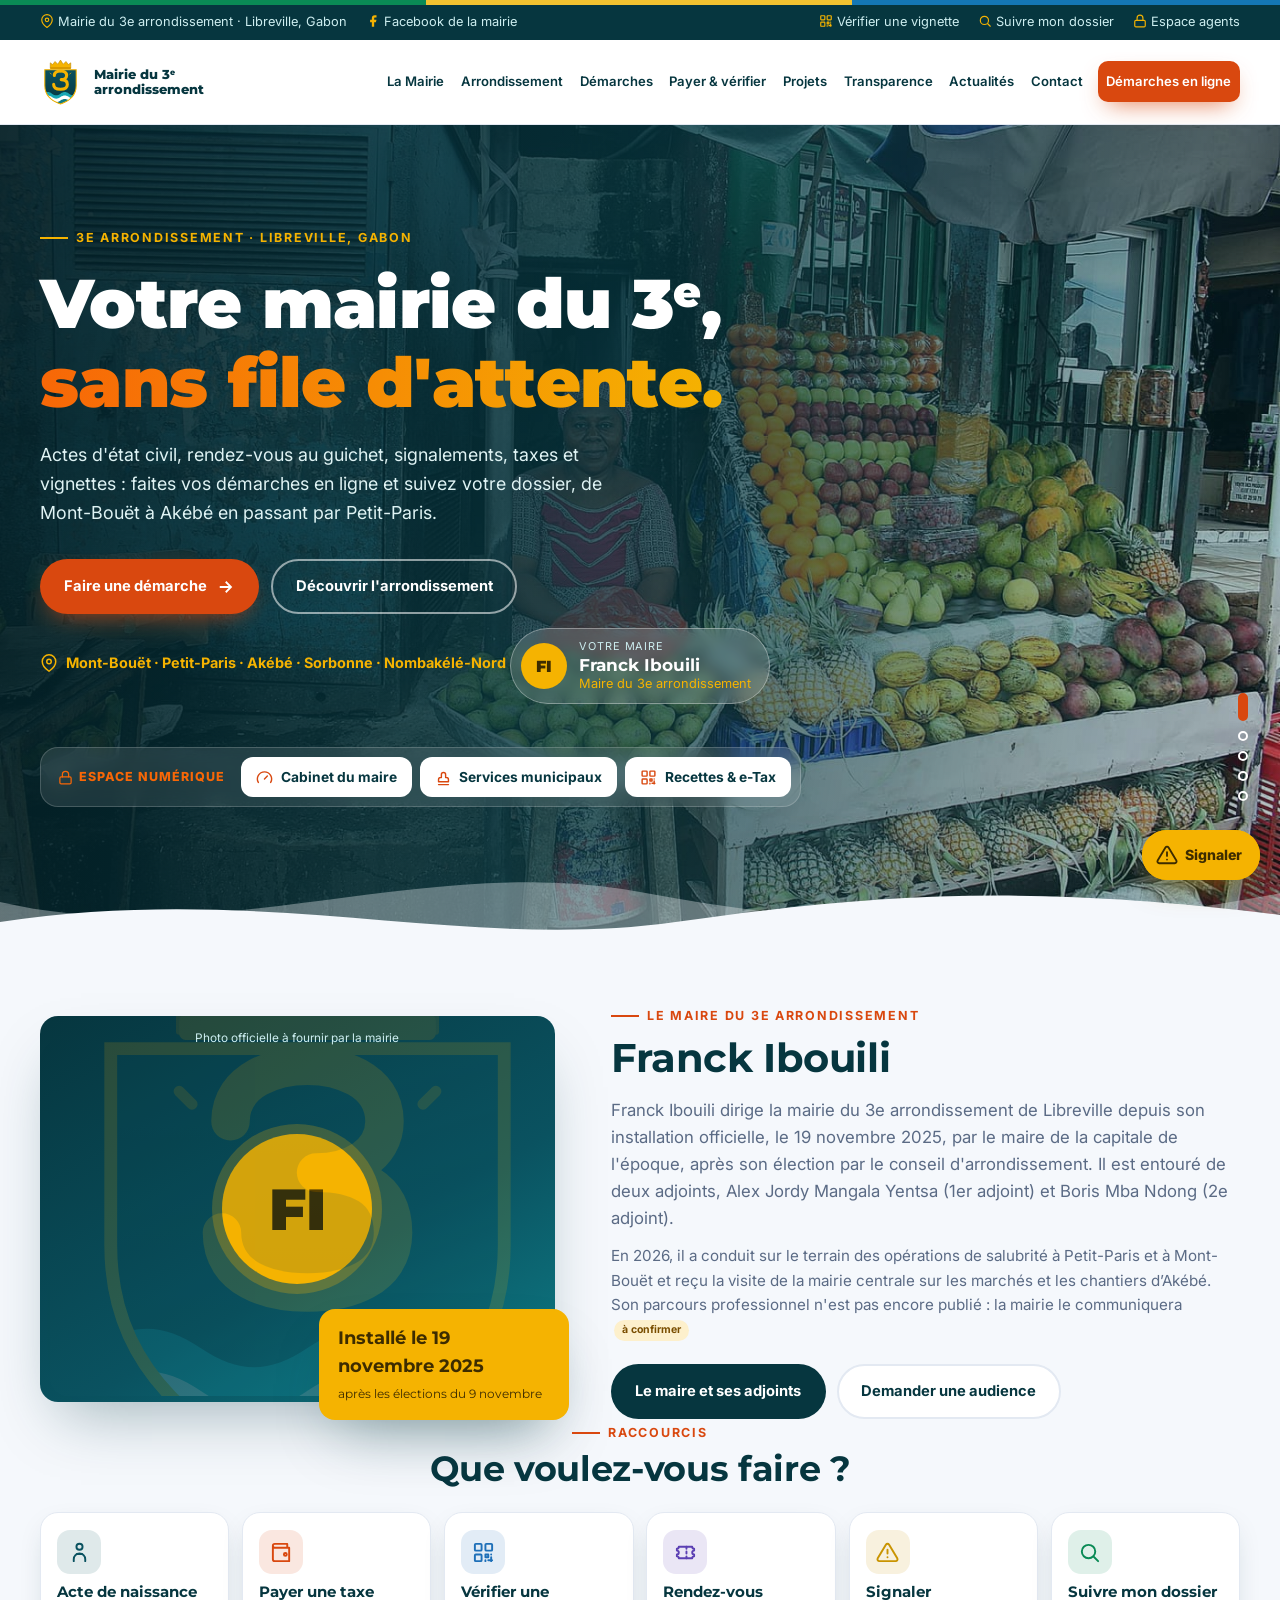
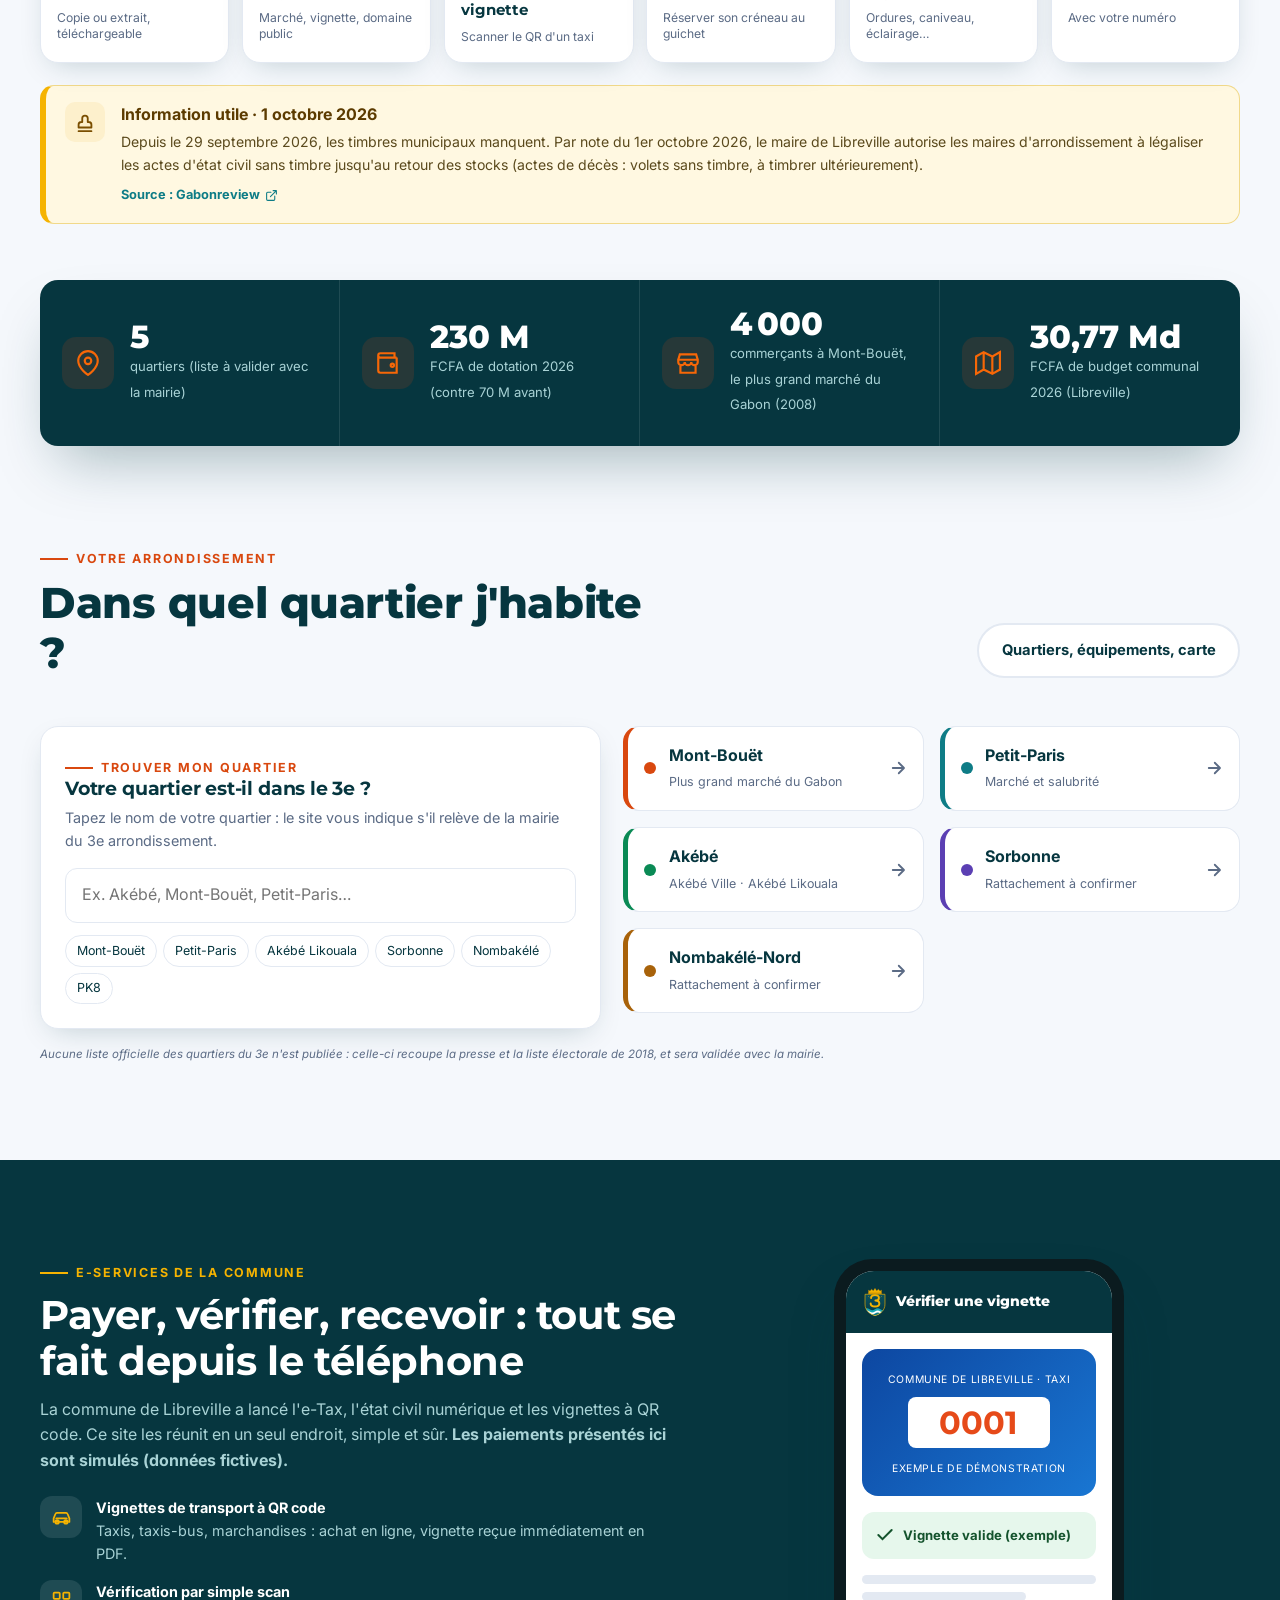
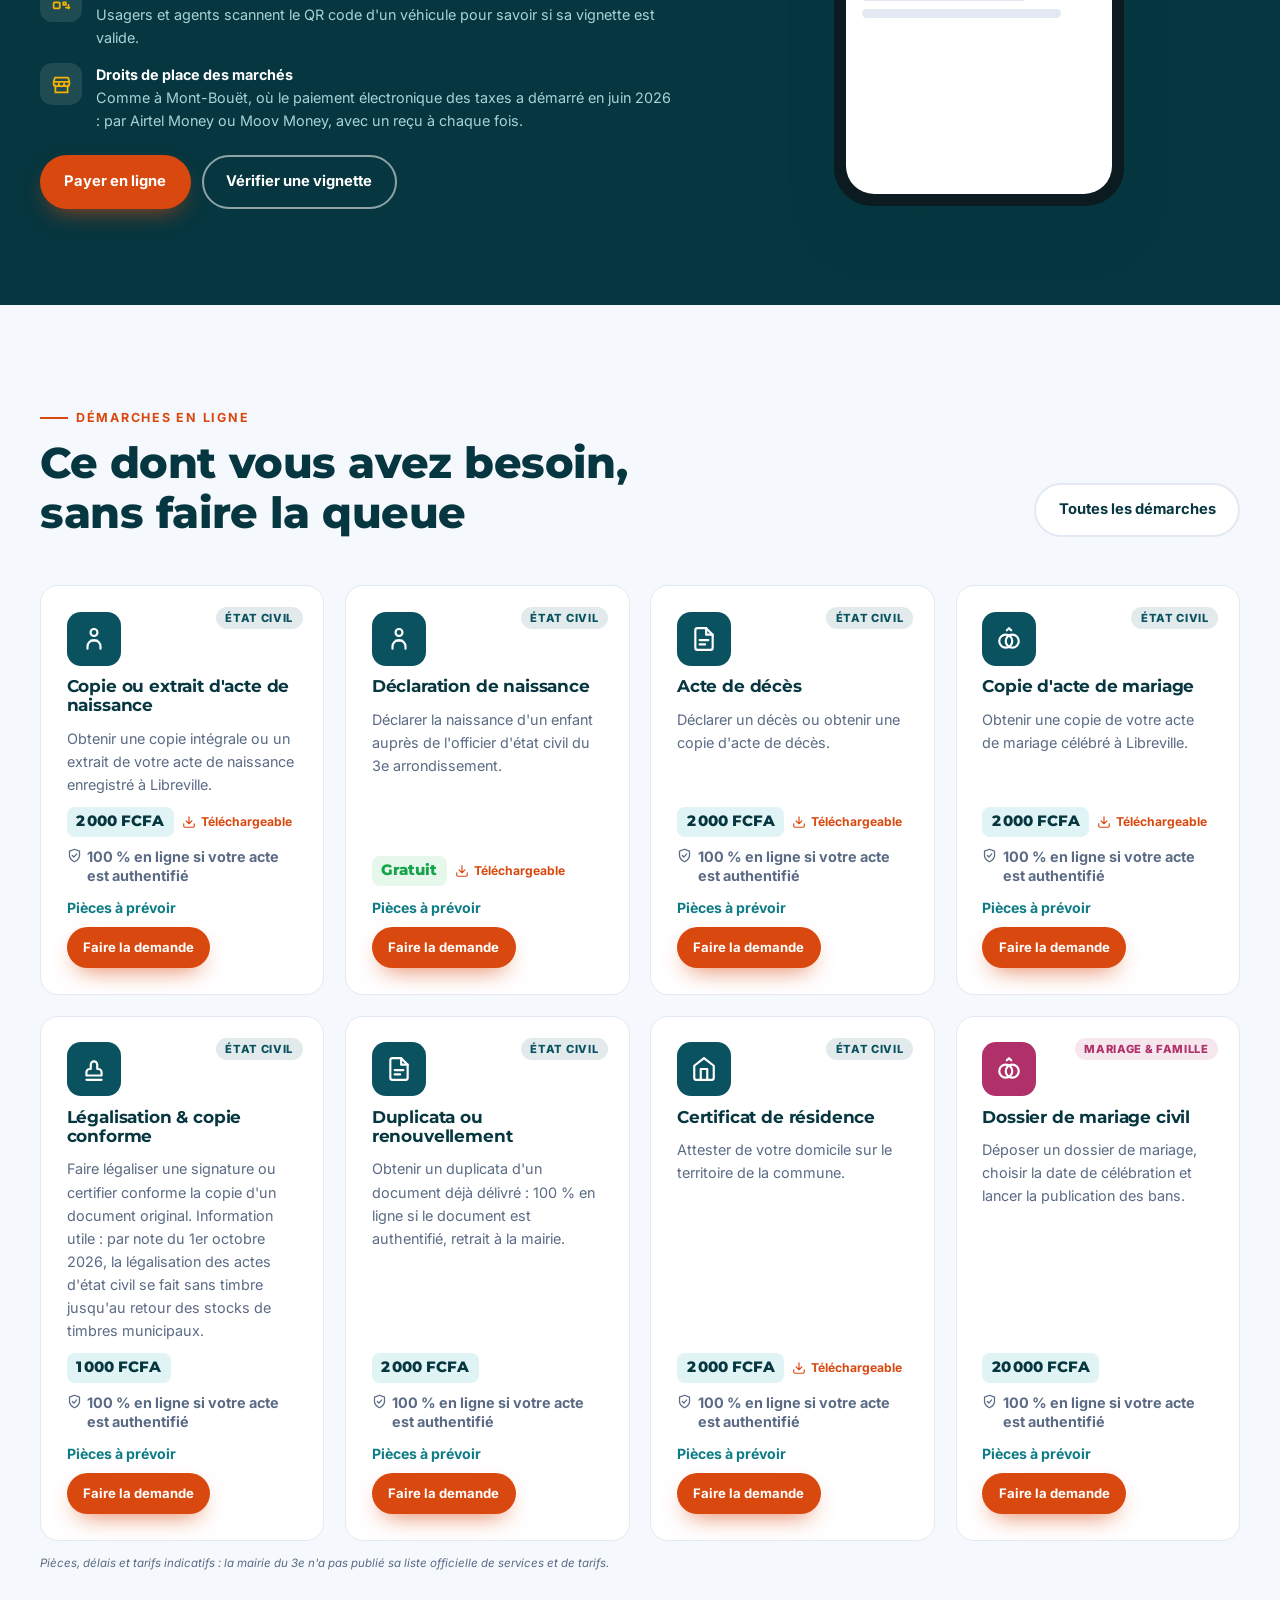
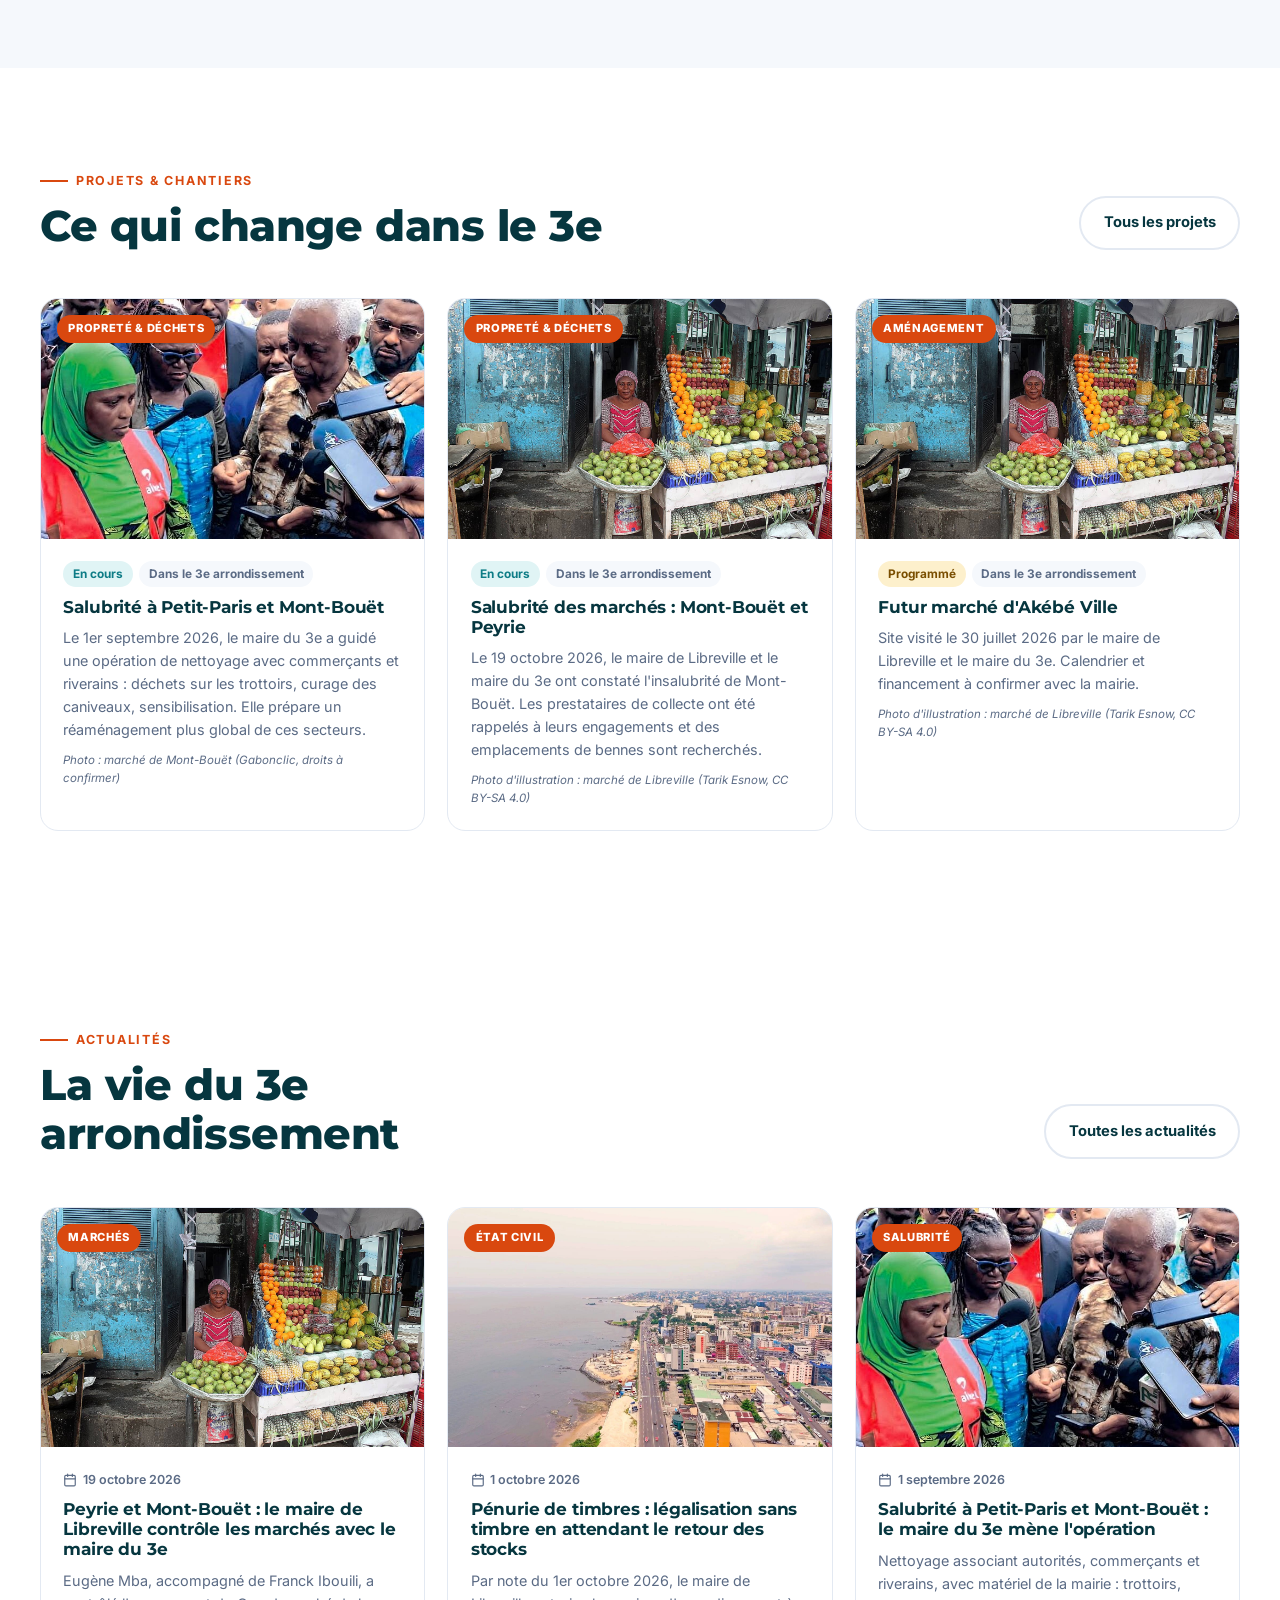
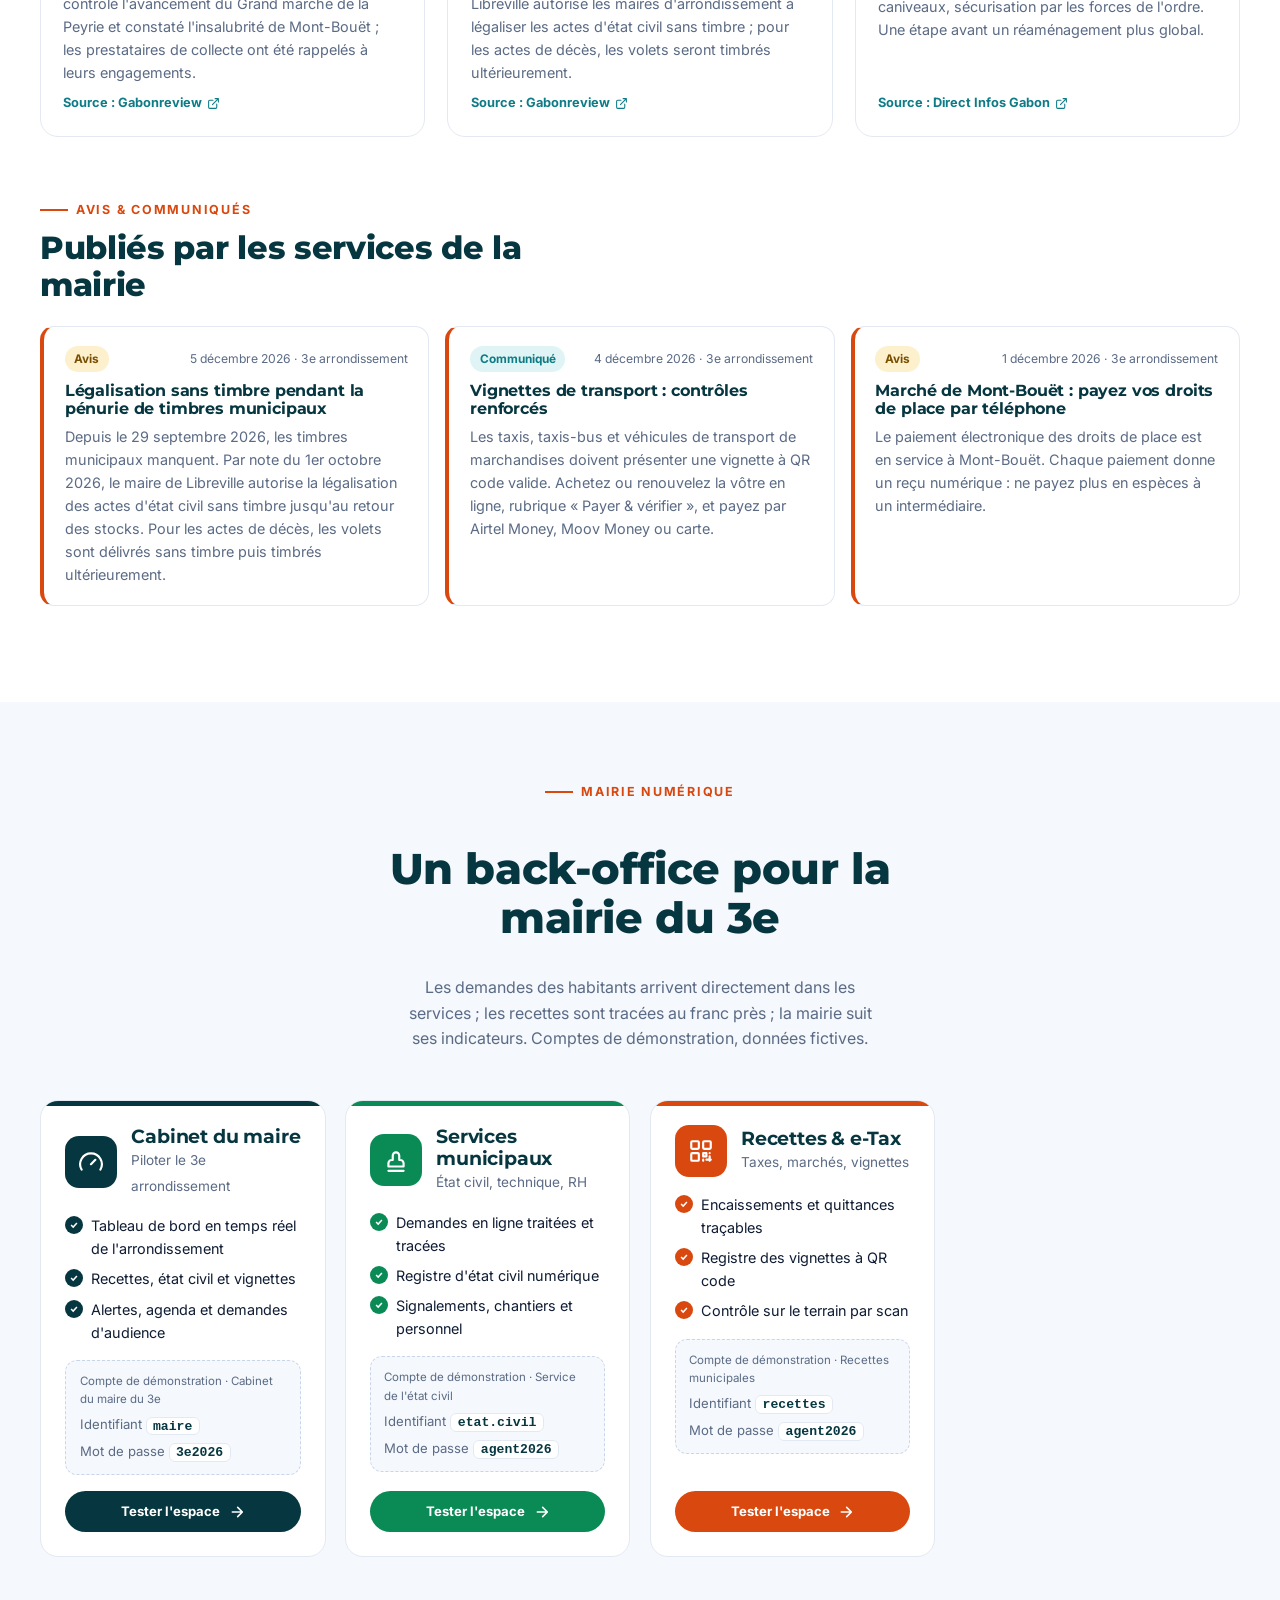
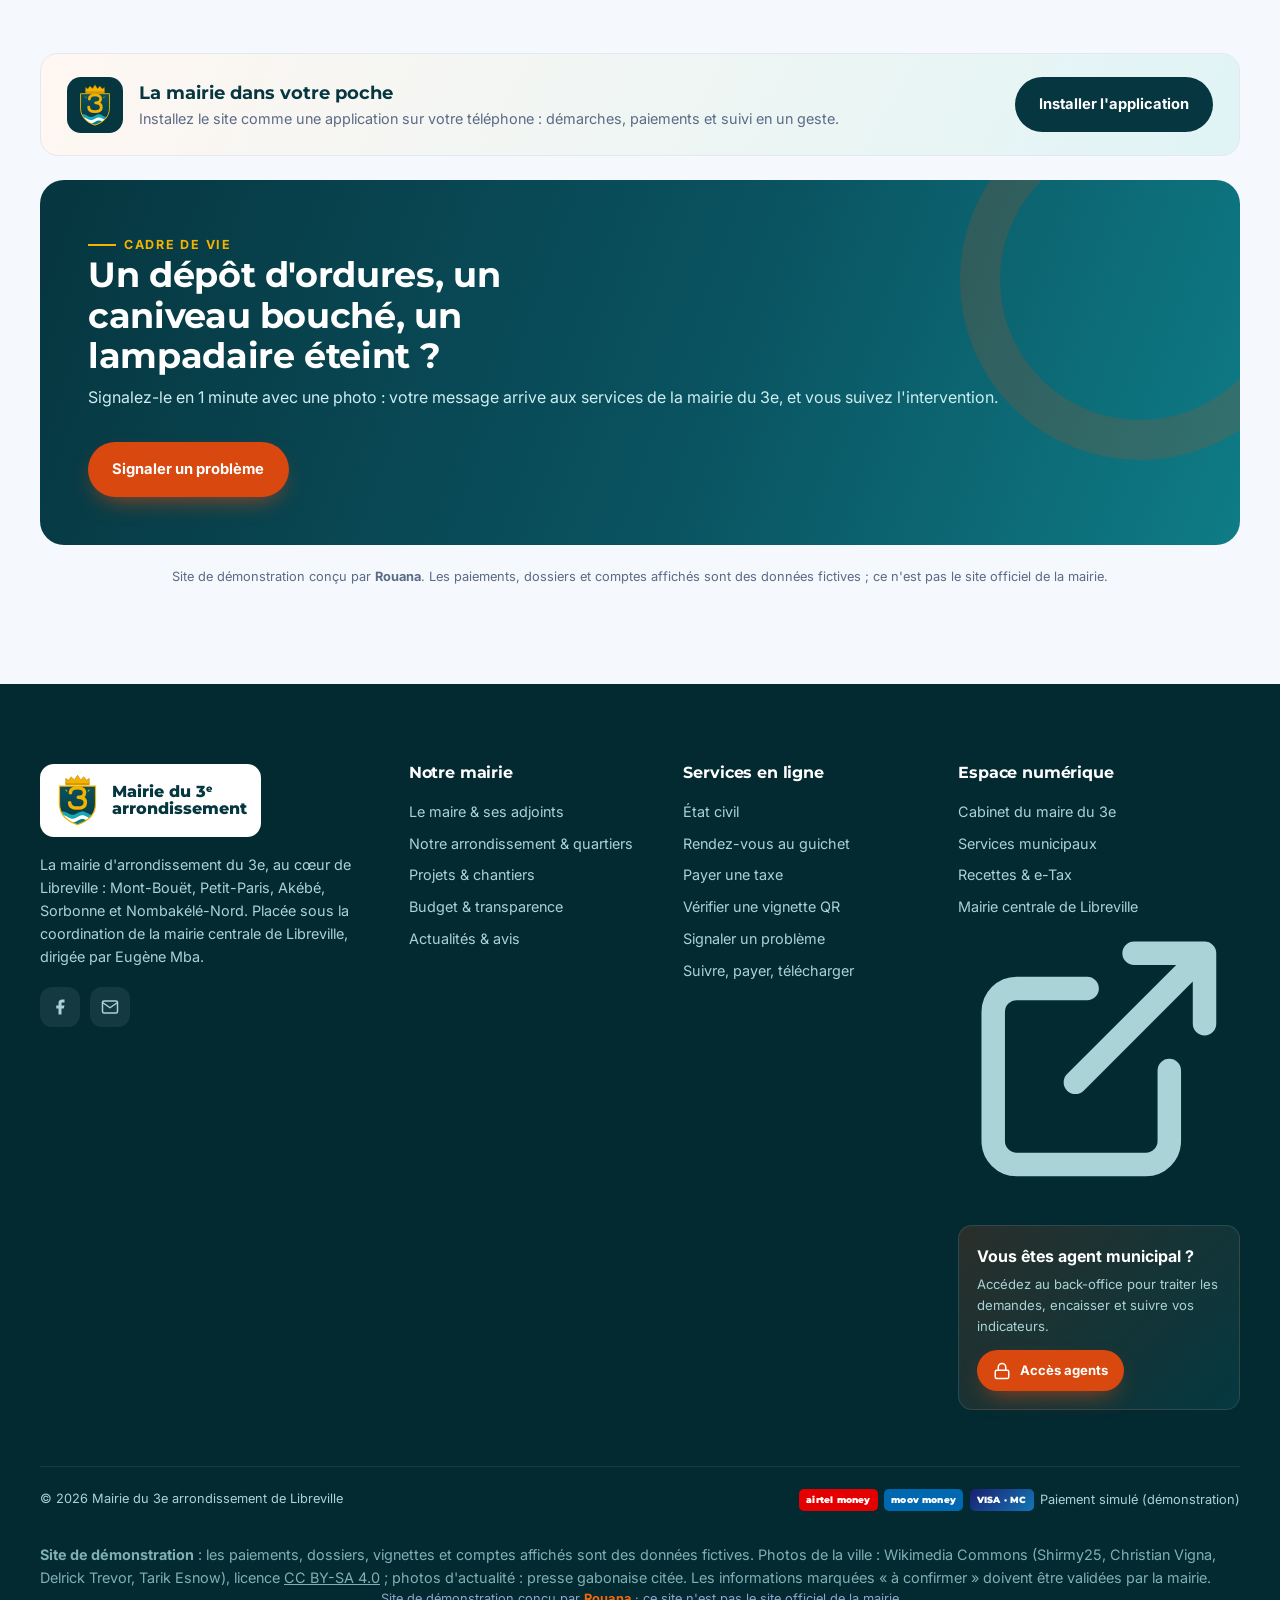
==== commit 12cc2f2c: "Accueil : le maire du 3e mis en avant dès le hero, programme communal retiré Co-Authored-By: Claude " ====
--- a/index.html
+++ b/index.html
@@ -43,6 +43,7 @@
       <a class="btn btn-ghost" href="arrondissement.html">Découvrir l'arrondissement</a>
     </div>
     <p class="slogan rv d3"><svg viewBox="0 0 24 24" fill="none" stroke="currentColor" stroke-width="2" stroke-linecap="round" stroke-linejoin="round"><path d="M21 10c0 7-9 13-9 13S3 17 3 10a9 9 0 0118 0z"/><circle cx="12" cy="10" r="3"/></svg>Mont-Bouët · Petit-Paris · Akébé · Sorbonne · Nombakélé-Nord</p>
+    <a class="hero-maire rv d3" href="#maire"><span class="mono">FI</span><span><small>Votre maire</small><b>Franck Ibouili</b><em>Maire du 3e arrondissement</em></span></a>
     <div class="quick rv d3" id="quick-access"></div>
   </div>
   <div class="hero-dots"></div>
@@ -50,6 +51,19 @@
     <path d="M0 60 C 240 110 480 10 720 50 S 1200 100 1500 40 V110 H0Z" fill="rgba(245,248,252,.35)"/>
     <path d="M0 80 C 300 40 520 110 760 80 S 1180 40 1500 80 V110 H0Z" fill="#f5f8fc"/>
   </svg>
+</section>
+
+<section id="maire" class="maire-sec" style="padding-top:3rem">
+  <div class="wrap mot">
+    <div class="ph rv"><div class="mairecard" aria-label="Franck Ibouili, maire du 3e arrondissement"><img src="assets/img/logo-3e.svg" alt="" class="seal"><span class="mono">FI</span><small>Photo officielle à fournir par la mairie</small></div><div class="badge"><b>Installé le 19 novembre 2025</b><span>après les élections du 9 novembre</span></div></div>
+    <div>
+      <span class="eyebrow rv">Le maire du 3e arrondissement</span>
+      <h2 class="rv d1" style="font-size:clamp(1.7rem,3.2vw,2.5rem);color:var(--navy);margin-top:.6rem">Franck Ibouili</h2>
+      <p class="lead-p rv d2" style="margin-top:1rem">Franck Ibouili dirige la mairie du 3e arrondissement de Libreville depuis son installation officielle, le 19 novembre 2025, par le maire de la capitale de l'époque, après son élection par le conseil d'arrondissement. Il est entouré de deux adjoints, Alex Jordy Mangala Yentsa (1er adjoint) et Boris Mba Ndong (2e adjoint).</p>
+      <p class="lead-p rv d2" style="margin-top:.8rem;font-size:.95rem">En 2026, il a conduit sur le terrain des opérations de salubrité à Petit-Paris et à Mont-Bouët et reçu la visite de la mairie centrale sur les marchés et les chantiers d’Akébé. Son parcours professionnel n'est pas encore publié : la mairie le communiquera <span class="chip warn conf">à confirmer</span></p>
+      <div class="cta rv d3" style="display:flex;gap:.7rem;flex-wrap:wrap;margin-top:1.4rem"><a class="btn btn-navy" href="mairie.html">Le maire et ses adjoints</a><a class="btn btn-line" href="demarches.html?d=audience#demande">Demander une audience</a></div>
+    </div>
+  </div>
 </section>
 
 <section class="do-sec"><div class="wrap">
@@ -65,18 +79,7 @@
   <div class="stat"><div class="ic"><svg viewBox="0 0 24 24" fill="none" stroke="currentColor" stroke-width="2"><path d="M1 6v16l7-4 8 4 7-4V2l-7 4-8-4-7 4zM8 2v16M16 6v16"/></svg></div><div><b data-count="30.77" data-dec="2" data-suffix=" Md">0</b><span>FCFA de budget communal 2026 (Libreville)</span></div></div>
 </div></div></div>
 
-<section class="bg-white" style="margin-top:3rem">
-  <div class="wrap mot">
-    <div class="ph rv"><div class="mairecard" aria-label="Franck Ibouili, maire du 3e arrondissement"><img src="assets/img/logo-3e.svg" alt="" class="seal"><span class="mono">FI</span><small>Photo officielle à fournir par la mairie</small></div><div class="badge"><b>Installé le 19 novembre 2025</b><span>après les élections du 9 novembre</span></div></div>
-    <div>
-      <span class="eyebrow rv">Le maire du 3e arrondissement</span>
-      <h2 class="rv d1" style="font-size:clamp(1.7rem,3.2vw,2.5rem);color:var(--navy);margin-top:.6rem">Franck Ibouili</h2>
-      <p class="lead-p rv d2" style="margin-top:1rem">Franck Ibouili dirige la mairie du 3e arrondissement de Libreville depuis son installation officielle, le 19 novembre 2025, par le maire de la capitale de l'époque, après son élection par le conseil d'arrondissement. Il est entouré de deux adjoints, Alex Jordy Mangala Yentsa (1er adjoint) et Boris Mba Ndong (2e adjoint).</p>
-      <p class="lead-p rv d2" style="margin-top:.8rem;font-size:.95rem">En 2026, il a conduit sur le terrain des opérations de salubrité à Petit-Paris et à Mont-Bouët et accompagné le maire de Libreville dans ses visites des marchés et des chantiers d'Akébé. Son parcours professionnel n'est pas encore publié : la mairie le communiquera <span class="chip warn conf">à confirmer</span></p>
-      <div class="cta rv d3" style="display:flex;gap:.7rem;flex-wrap:wrap;margin-top:1.4rem"><a class="btn btn-navy" href="mairie.html">Le maire et ses adjoints</a><a class="btn btn-line" href="demarches.html?d=audience#demande">Demander une audience</a></div>
-    </div>
-  </div>
-</section>
+
 
 <section>
   <div class="wrap">
@@ -141,12 +144,7 @@
   </div>
 </section>
 
-<section>
-  <div class="wrap">
-    <div class="center"><div class="sec-head"><span class="eyebrow rv">Le programme de la commune</span><h2 class="rv d1">« 3A » : une ville aérée, aménagée et agréable</h2><p class="rv d2">La feuille de route de la mairie centrale de Libreville depuis avril 2026, financée par le budget communal 2026 et déclinée dans les arrondissements, dont le 3e.</p></div></div>
-    <div class="p3a" id="p3a"></div>
-  </div>
-</section>
+
 
 <section class="bg-white">
   <div class="wrap">
--- a/assets/css/style.css
+++ b/assets/css/style.css
@@ -1277,3 +1277,12 @@
 .mairecard .seal{width:150px;right:-10px;top:-6px}
 .mairecard small{bottom:auto;top:.8rem}
 @media (min-width:1021px) and (max-width:1420px){.hback span{display:none}.hback{padding:0 .7rem;margin-right:.2rem}.nav a{padding:.5rem .42rem;font-size:.82rem}.brand img{height:48px}.brand b{font-size:.84rem}.header .wrap{gap:.5rem}}
+
+/* Mise en avant du maire du 3e */
+.hero-maire{display:inline-flex;align-items:center;gap:.8rem;margin:.9rem 0 1.1rem;padding:.55rem 1.1rem .55rem .6rem;border-radius:999px;background:rgba(255,255,255,.14);border:1px solid rgba(255,255,255,.35);backdrop-filter:blur(6px);color:#fff;transition:.25s}
+.hero-maire:hover{background:rgba(255,255,255,.24)}
+.hero-maire .mono{width:46px;height:46px;border-radius:50%;display:grid;place-items:center;background:var(--gold);color:#3d2c00;font-family:var(--font-h);font-weight:900}
+.hero-maire small{display:block;font-size:.68rem;letter-spacing:.08em;text-transform:uppercase;color:#cdeef0}
+.hero-maire b{display:block;font-family:var(--font-h);font-size:1.05rem;line-height:1.1}
+.hero-maire em{display:block;font-style:normal;font-size:.8rem;color:var(--gold)}
+.maire-sec{padding-bottom:3rem}
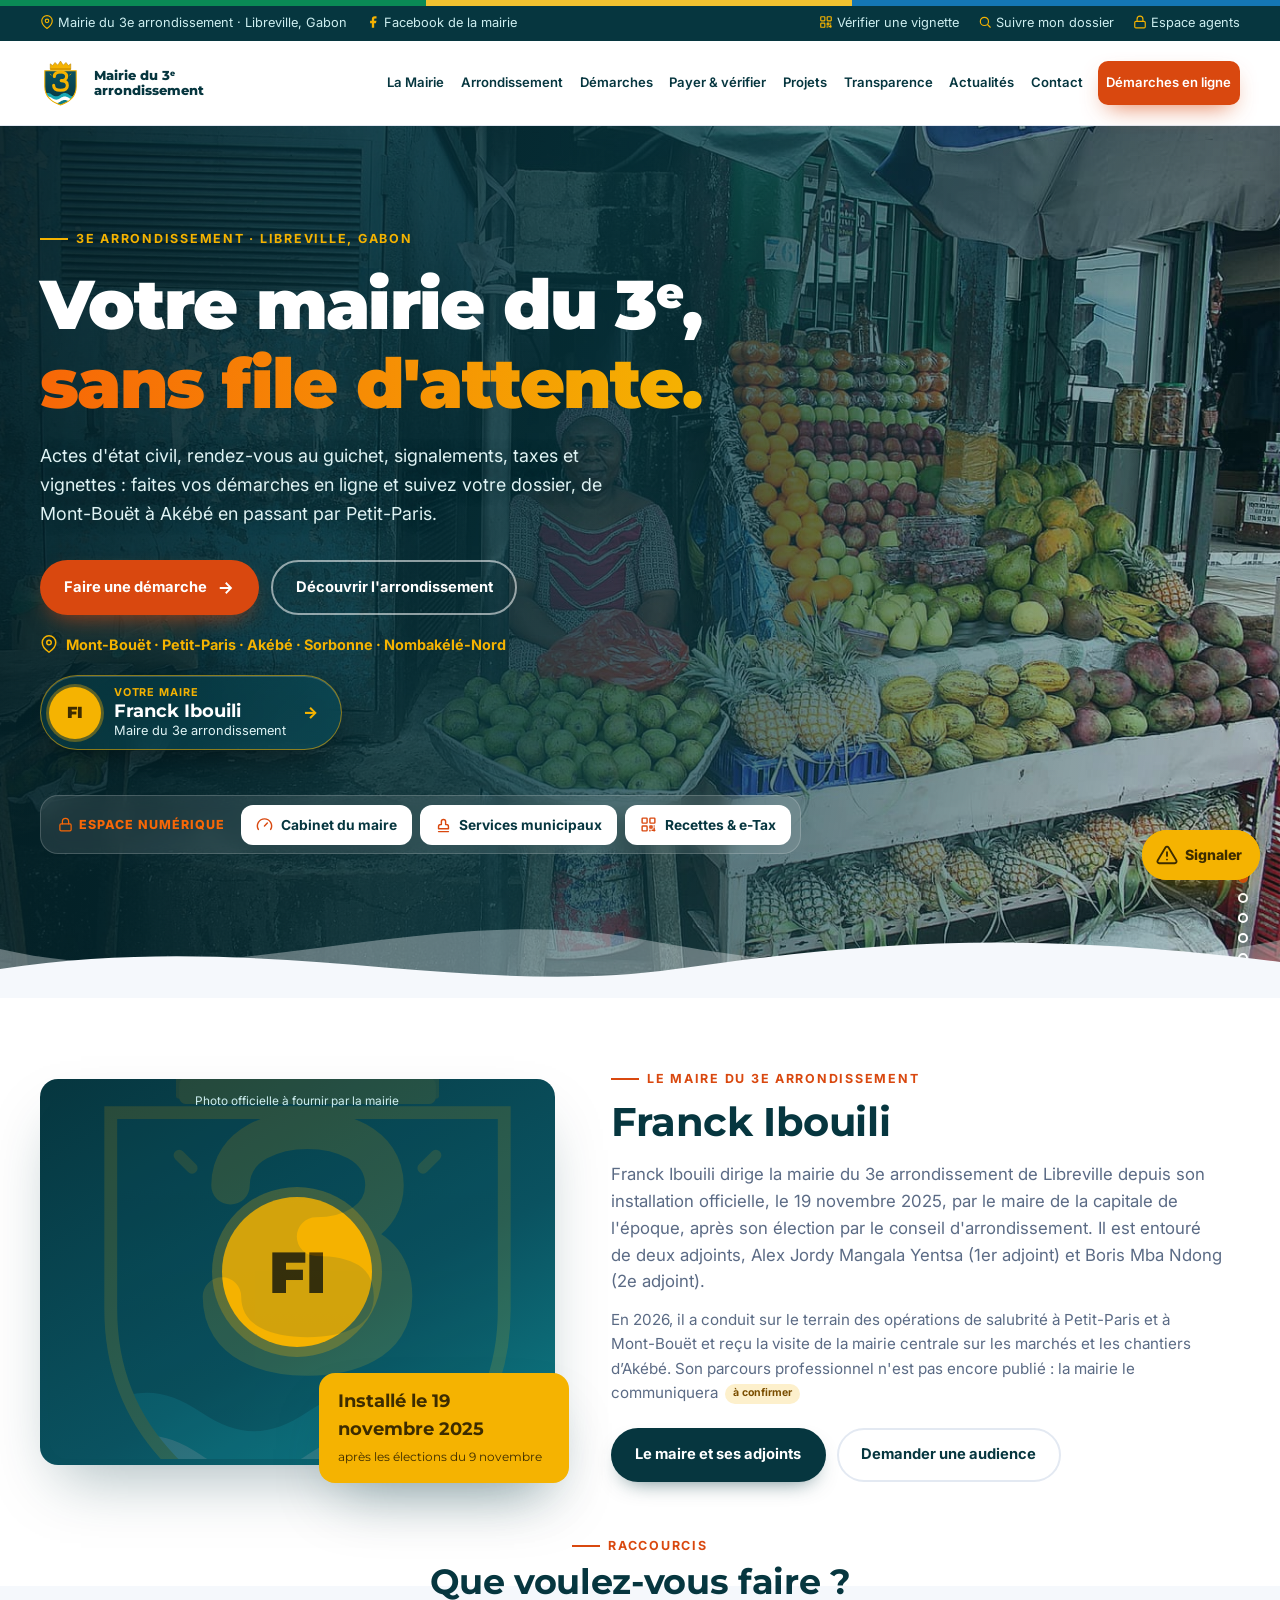
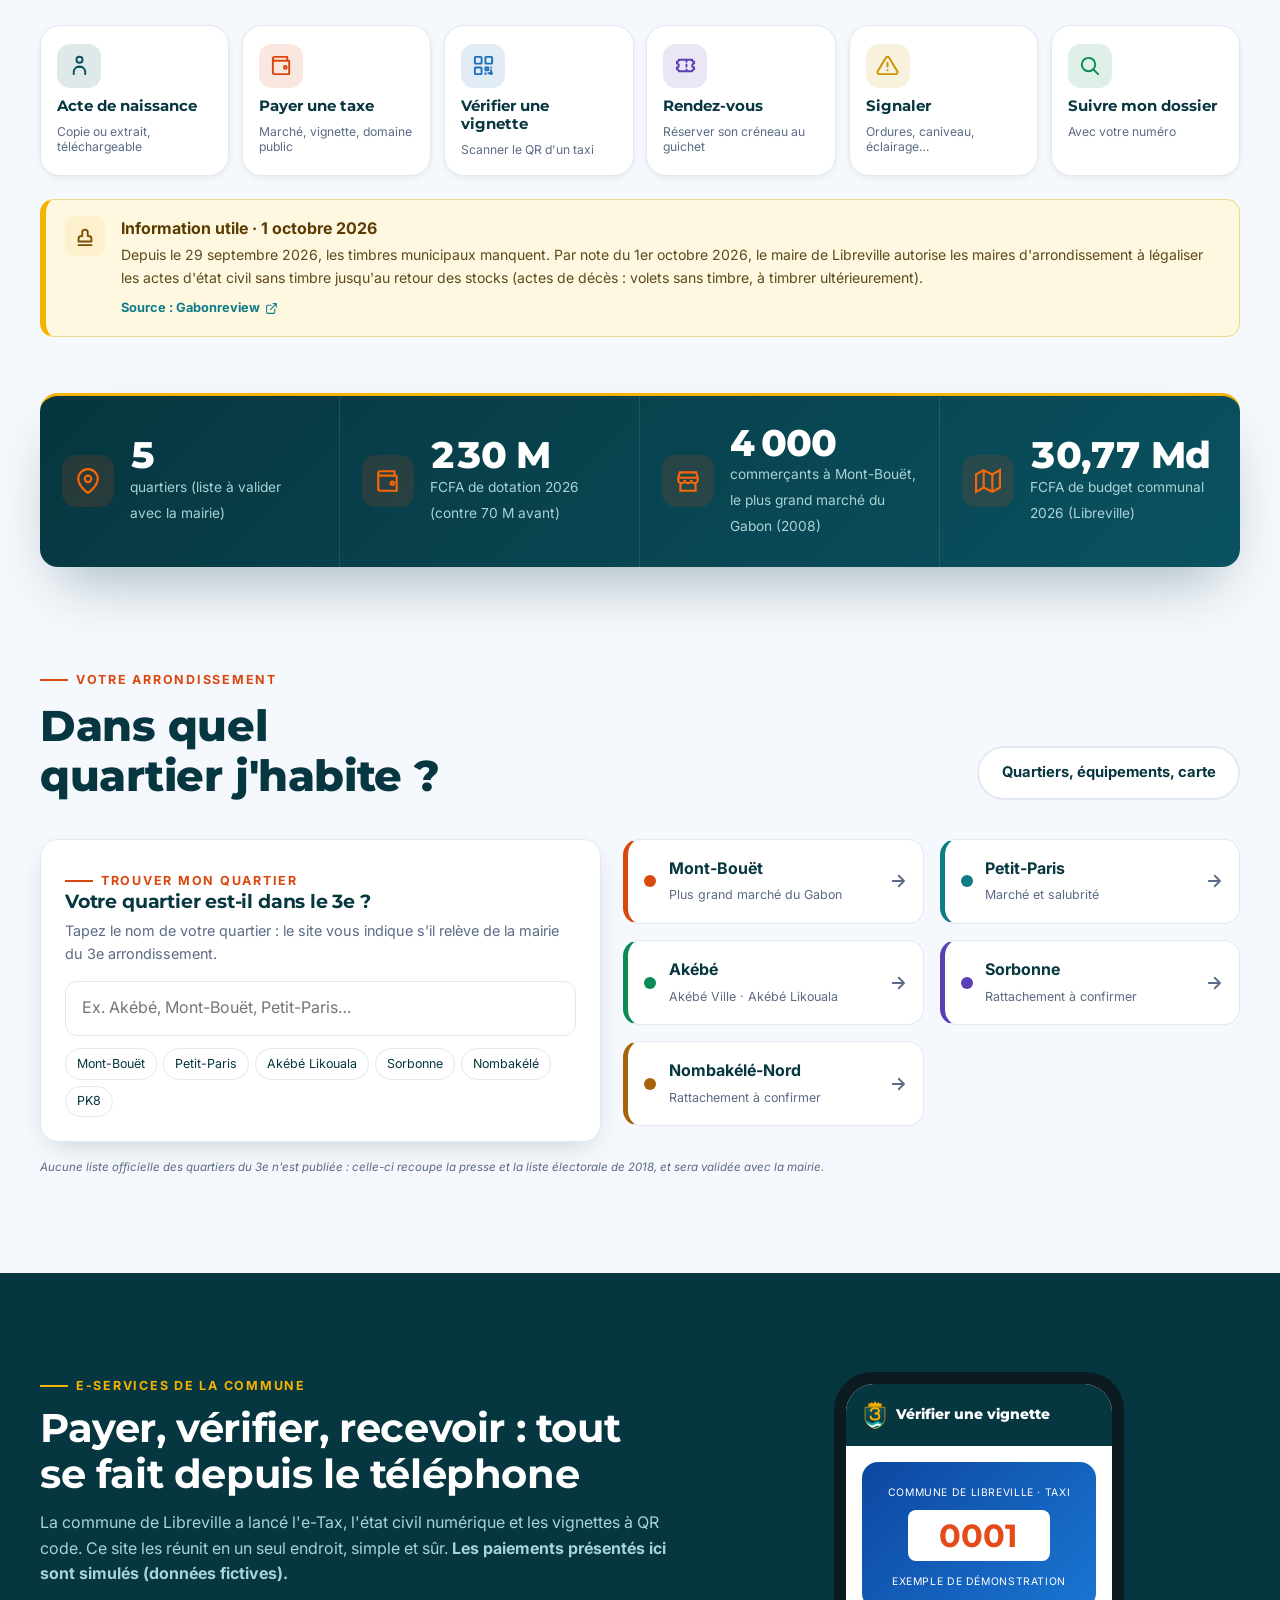
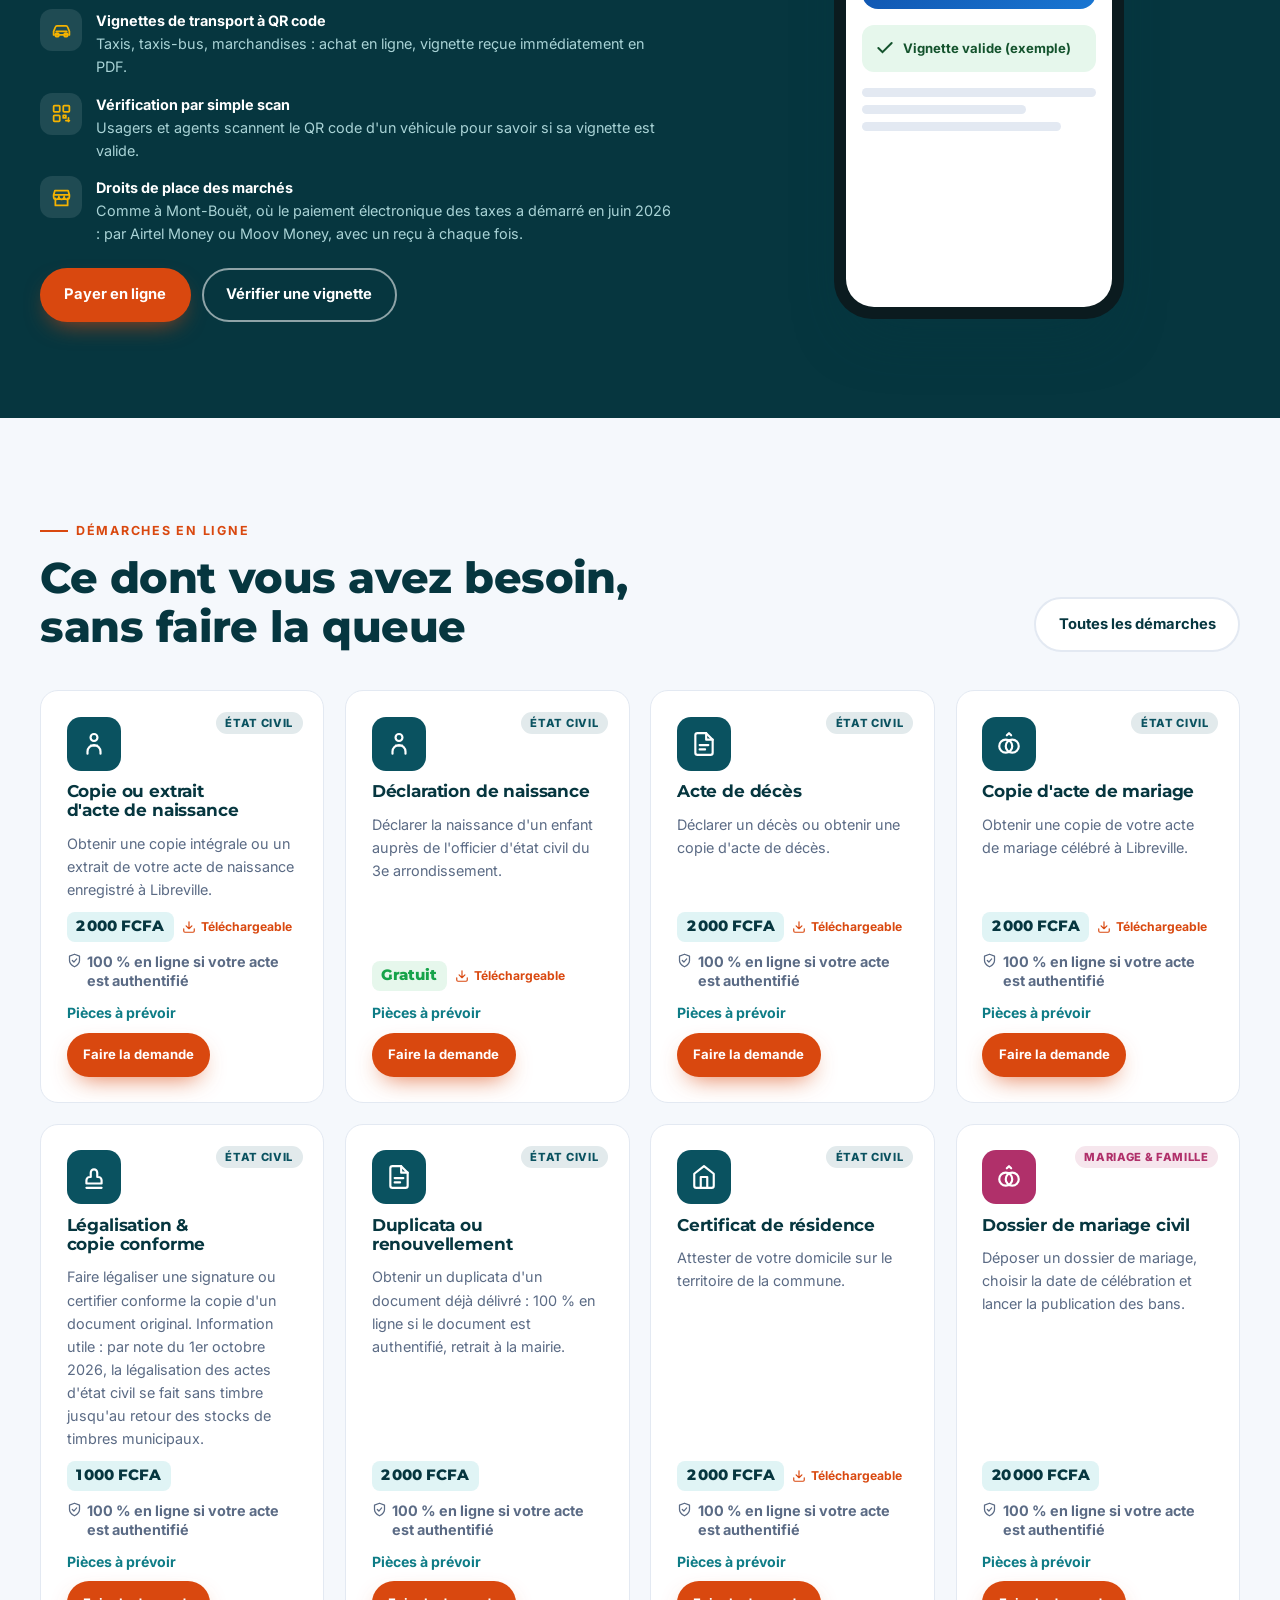
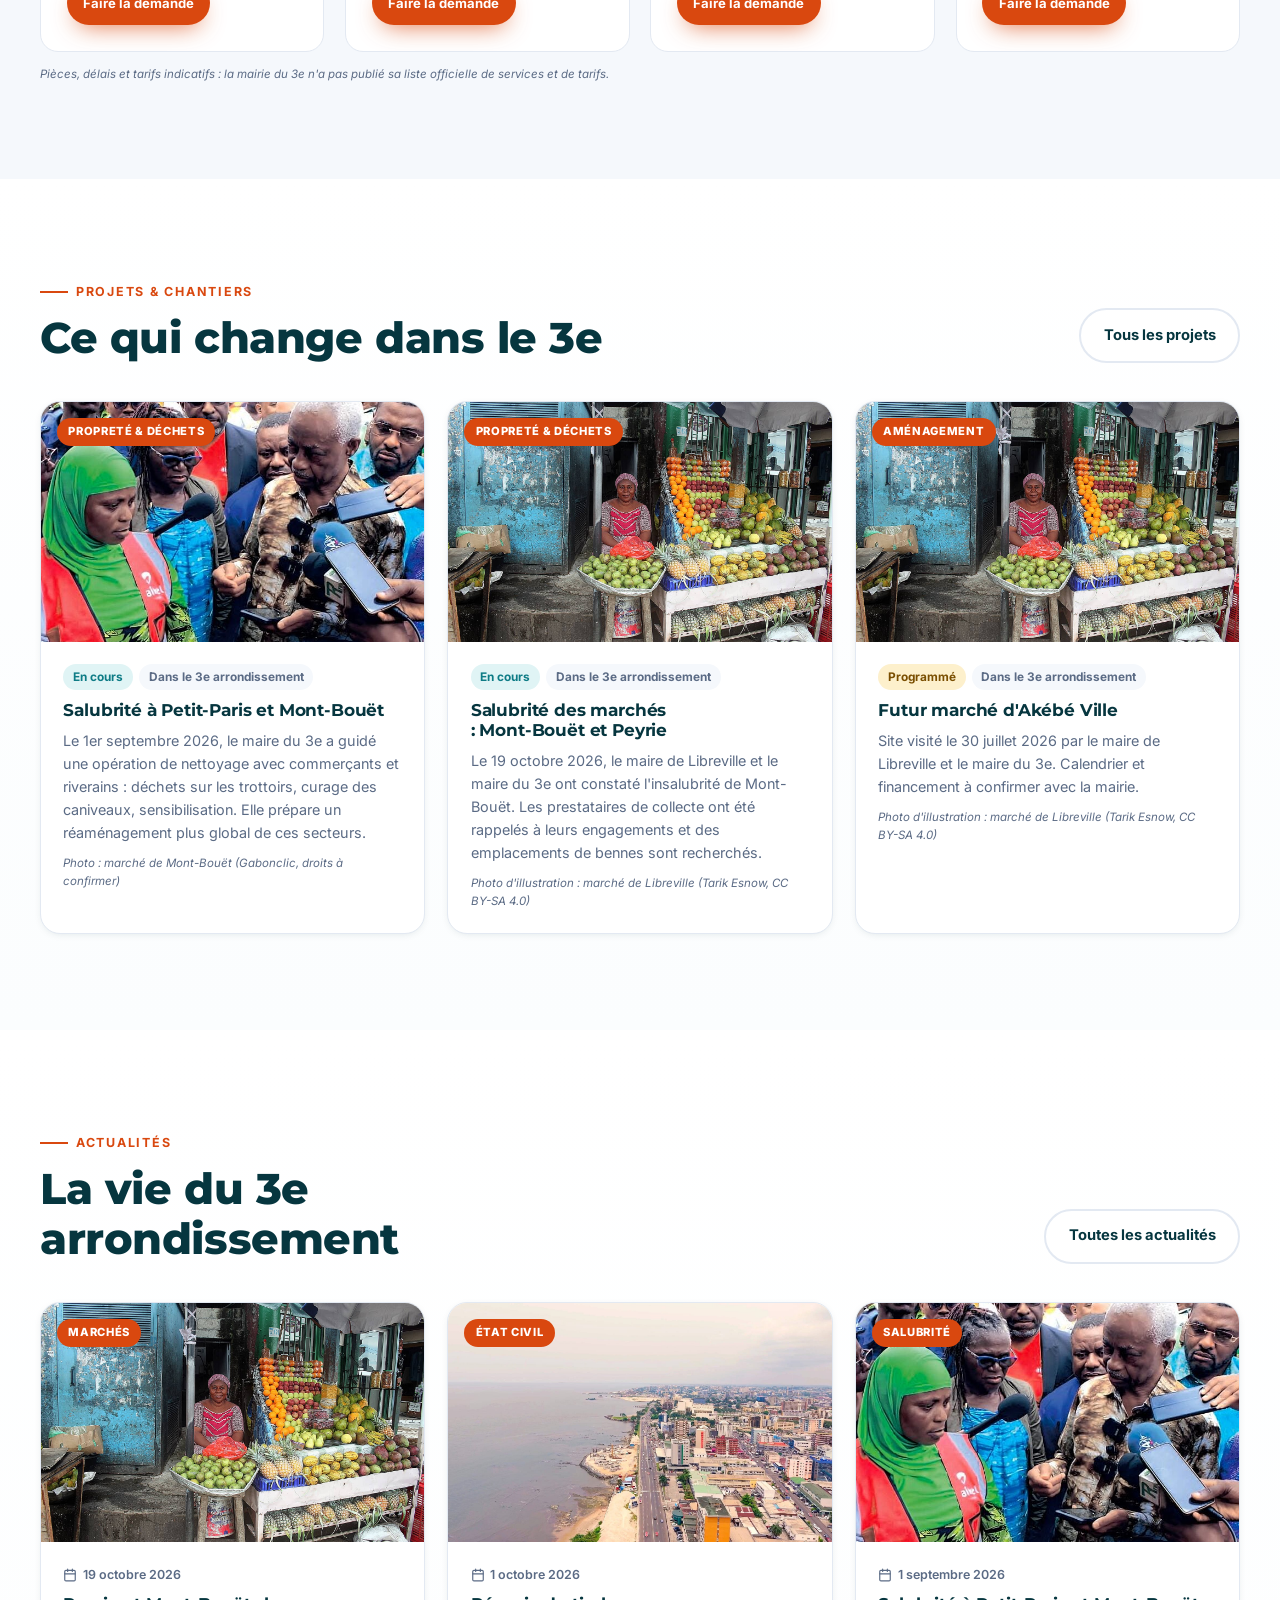
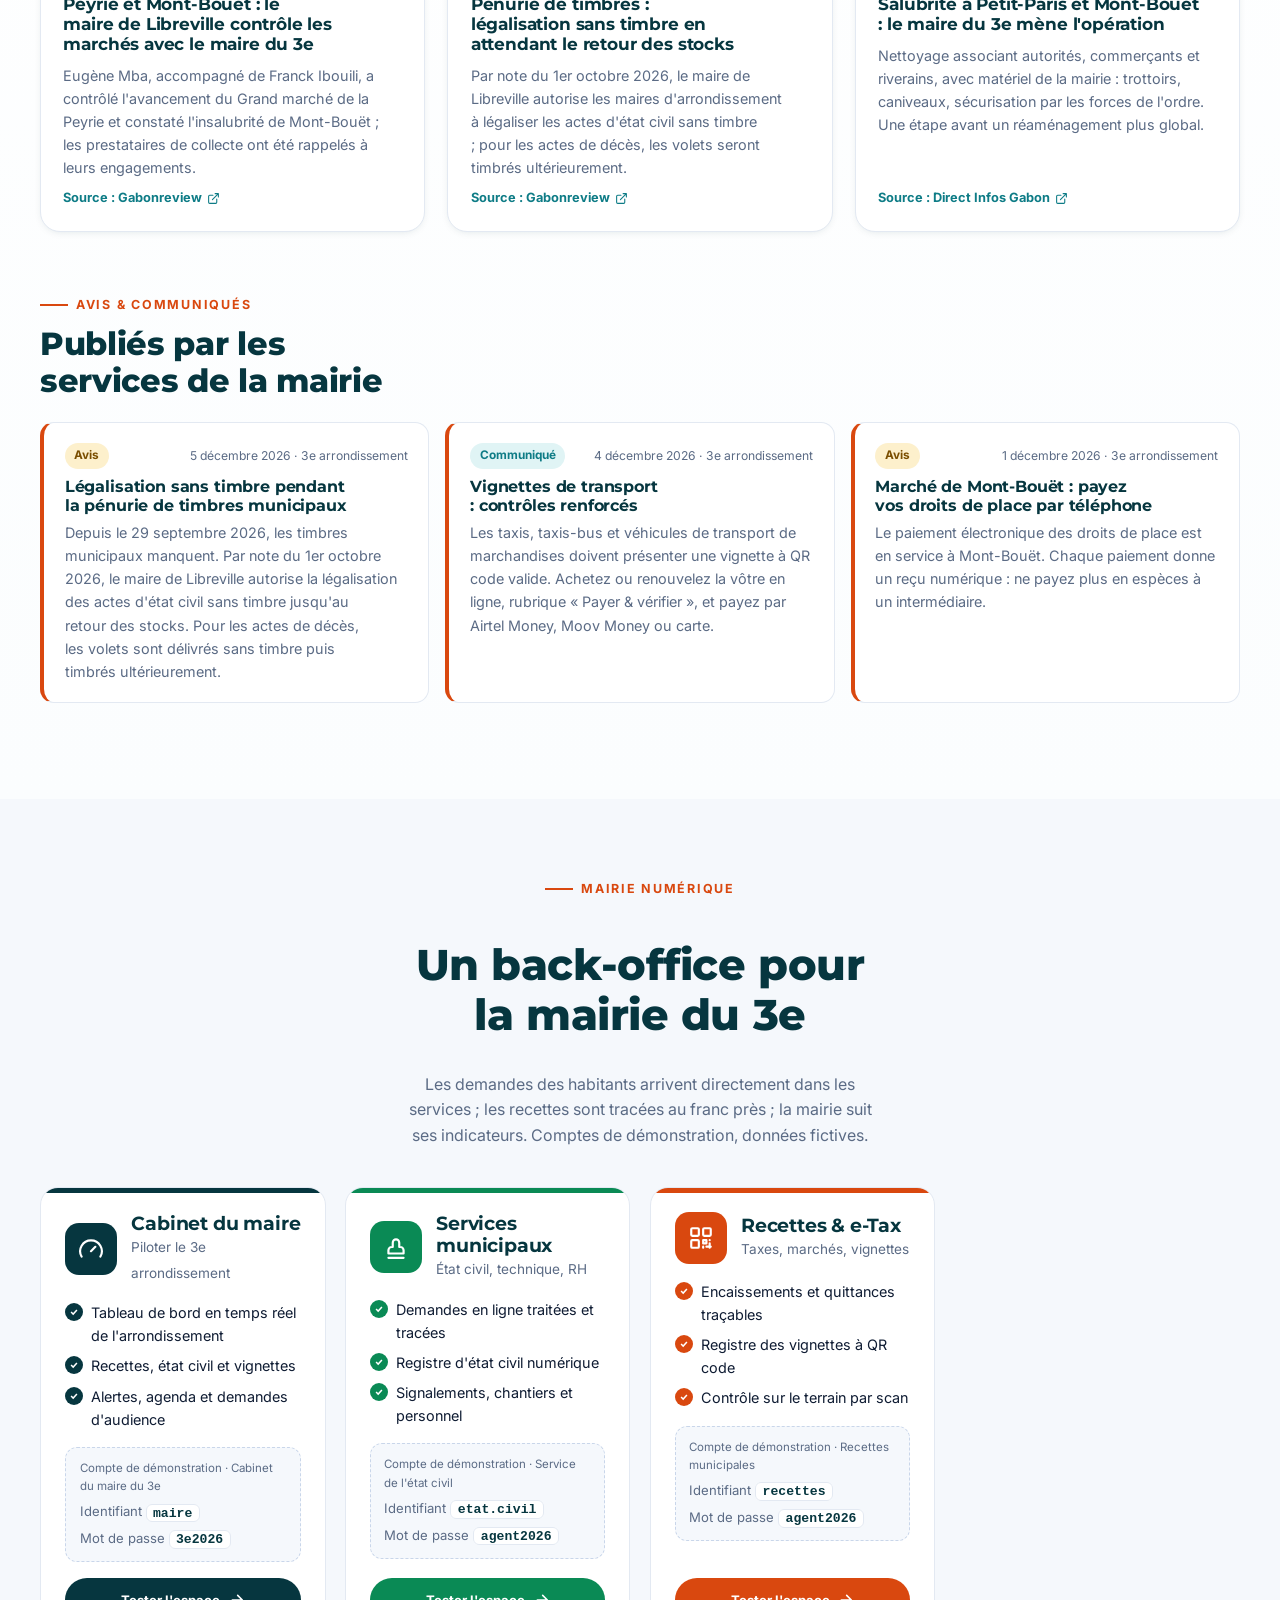
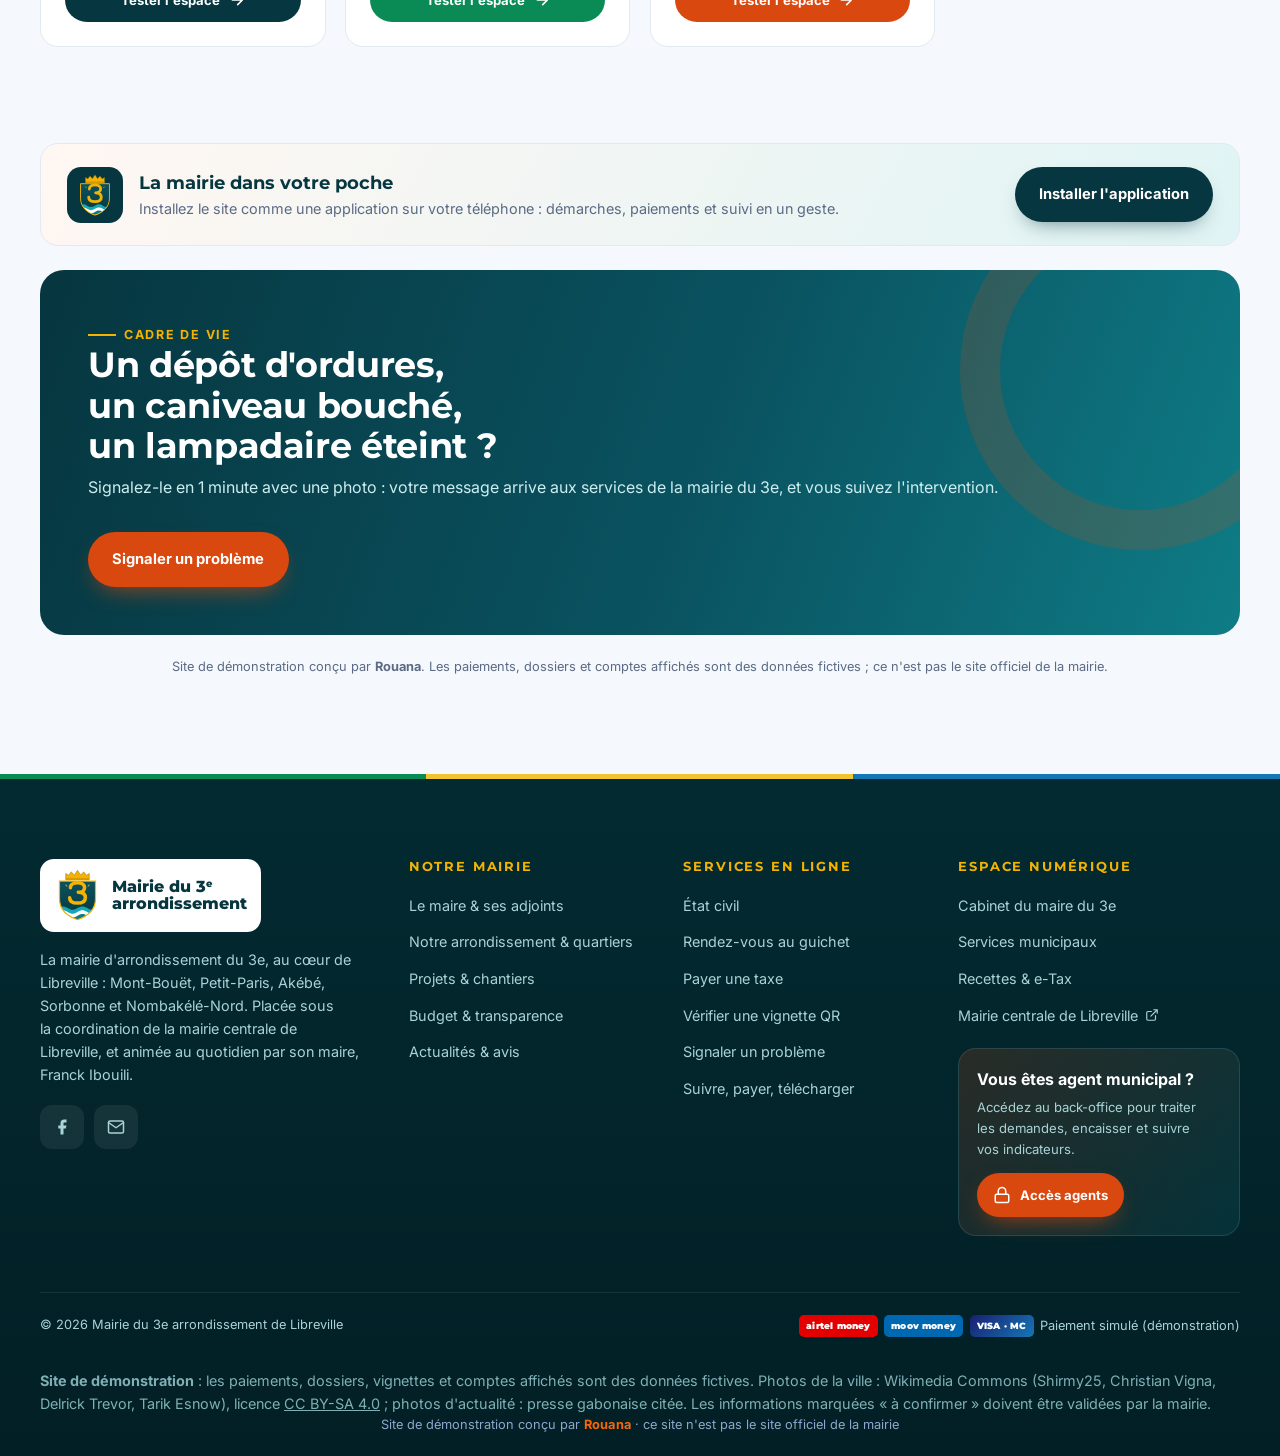
==== commit b4d91650: "Design retravaillé, version mobile et back-office par rôle Co-Authored-By: Claude Sonnet 5.5 <norepl" ====
--- a/index.html
+++ b/index.html
@@ -29,10 +29,10 @@
 <section class="hero" style="padding:0">
   <div class="hero-slides">
     <figure class="on"><img src="assets/img/marche.jpg" alt="" style="object-position:center 40%"></figure>
-    <figure><img src="assets/img/front-de-mer.jpg" alt=""></figure>
-    <figure><img src="assets/img/bd-independance.jpg" alt=""></figure>
-    <figure><img src="assets/img/libreville-nuit.jpg" alt=""></figure>
-    <figure><img src="assets/img/bord-de-mer.jpg" alt=""></figure>
+    <figure><img loading="lazy" src="assets/img/front-de-mer.jpg" alt=""></figure>
+    <figure><img loading="lazy" src="assets/img/bd-independance.jpg" alt=""></figure>
+    <figure><img loading="lazy" src="assets/img/libreville-nuit.jpg" alt=""></figure>
+    <figure><img loading="lazy" src="assets/img/bord-de-mer.jpg" alt=""></figure>
   </div>
   <div class="wrap">
     <span class="eyebrow rv">3e arrondissement · Libreville, Gabon</span>
--- a/assets/css/style.css
+++ b/assets/css/style.css
@@ -444,7 +444,7 @@
 .bubble{max-width:78%;padding:.7rem 1rem;border-radius:16px;font-size:.9rem;background:#fff;border:1px solid var(--line);align-self:flex-start}
 .bubble.me{align-self:flex-end;background:var(--navy);color:#fff;border-color:var(--navy)}
 .bubble small{display:block;font-size:.7rem;opacity:.65;margin-top:.25rem}
-.chat form{display:flex;gap:.6rem;padding:.8rem;border-top:1px solid var(--line)}
+.chat form{display:flex;gap:.6rem;padding:.8rem}
 .chat form input{flex:1;padding:.75rem 1rem;border:1.5px solid var(--line);border-radius:99px;outline:none}
 .empty{padding:2.5rem 1rem;text-align:center;color:var(--muted)}
 .empty svg{width:44px;height:44px;margin:0 auto .6rem;color:#c3cfe0}
@@ -1286,3 +1286,141 @@
 .hero-maire b{display:block;font-family:var(--font-h);font-size:1.05rem;line-height:1.1}
 .hero-maire em{display:block;font-style:normal;font-size:.8rem;color:var(--gold)}
 .maire-sec{padding-bottom:3rem}
+
+/* =========================================================
+   v5 · Finitions design & mobile (mairie du 3e)
+   ========================================================= */
+:root{--shadow-sm:0 2px 10px -4px rgba(6,54,63,.18);--ease:cubic-bezier(.2,.7,.2,1)}
+body{font-size:1rem;text-rendering:optimizeLegibility}
+h1,h2,h3{text-wrap:balance}
+p{text-wrap:pretty}
+:focus-visible{outline:3px solid var(--gold);outline-offset:2px;border-radius:6px}
+.btn:focus-visible,.tab:focus-visible{outline-color:var(--navy)}
+::selection{background:var(--gold);color:#3d2c00}
+
+/* Bandeau tricolore plus net, sous la barre du haut */
+.flagbar{height:6px;position:relative;z-index:60}
+
+/* Boutons : profondeur douce */
+.btn{transition:transform .25s var(--ease),box-shadow .25s,background .2s,color .2s,border-color .2s;min-height:44px;justify-content:center}
+.btn:active{transform:translateY(0) scale(.98)}
+.btn-navy{box-shadow:0 10px 22px -12px rgba(6,54,63,.7)}
+.btn-line:hover{box-shadow:var(--shadow-sm)}
+
+/* Cartes : ombre douce, coins, hover */
+.ncard,.card,.do,.eqc,.arr-mini{border-radius:20px;box-shadow:var(--shadow-sm);transition:transform .3s var(--ease),box-shadow .3s,border-color .3s}
+.do:hover,.eqc:hover,.arr-mini:hover{transform:translateY(-4px);box-shadow:var(--shadow);border-color:#c9dde0}
+.do:focus-visible,.ncard a:focus-visible{outline-offset:3px}
+.card{box-shadow:var(--shadow-sm)}
+
+/* Titres de section : filet or/orange */
+.sec-head h2{position:relative}
+.sec-head>div>.eyebrow{margin-bottom:.1rem}
+.sec-head{margin-bottom:2.4rem}
+
+/* Rythme alterné des sections */
+section.bg-white{background:linear-gradient(180deg,#fff,#fbfdfe)}
+.maire-sec{background:#fff;padding-top:4rem!important;padding-bottom:6.5rem}
+.do-sec{margin-top:-3.6rem}
+.do-sec .center h2{margin-bottom:.4rem}
+
+/* Hero accueil plus premium */
+.hero{min-height:min(92vh,860px)}
+.hero h1{letter-spacing:-.025em}
+.hero .lead{max-width:56ch;text-shadow:0 1px 14px rgba(3,30,36,.5)}
+.hero .slogan{display:flex;width:100%;margin:1.1rem 0 .2rem}
+.hero-maire{margin:1rem 0 1.2rem;padding:.5rem 1.4rem .5rem .5rem;background:linear-gradient(135deg,rgba(6,54,63,.78),rgba(10,82,96,.6));border:1px solid rgba(245,179,1,.55);box-shadow:0 14px 34px -14px rgba(0,0,0,.6),inset 0 1px 0 rgba(255,255,255,.18);backdrop-filter:blur(10px);-webkit-backdrop-filter:blur(10px)}
+.hero-maire .mono{width:52px;height:52px;box-shadow:0 0 0 3px rgba(245,179,1,.35)}
+.hero-maire b{font-size:1.12rem}
+.hero-maire small{color:var(--gold);font-weight:700}
+.hero-maire em{color:#dff3f4}
+.hero-maire::after{content:"→";color:var(--gold);font-weight:800;margin-left:.3rem;transition:transform .25s}
+.hero-maire:hover::after{transform:translateX(4px)}
+.hero-dots{bottom:2.2rem}
+
+/* Chiffres clés */
+.stats .grid{background:linear-gradient(135deg,var(--navy),var(--navy-2));border-top:3px solid var(--gold)}
+.stat b{font-size:2.3rem;letter-spacing:-.02em;font-variant-numeric:tabular-nums;color:#fff}
+.stat span{font-size:.86rem;line-height:1.4}
+
+/* En-têtes de pages intérieures */
+.page-hero{padding:6rem 0 5rem}
+.page-hero h1{max-width:20ch;text-shadow:0 2px 20px rgba(3,30,36,.4)}
+.page-hero::after{content:"";position:absolute;left:0;right:0;bottom:0;height:5px;background:linear-gradient(90deg,#0a8a55 0 33.3%,#f2c230 33.3% 66.6%,#1477b5 66.6%);opacity:.9}
+.page-hero + section,.page-hero + .wrap{padding-top:3rem}
+.crumbs a:hover{text-decoration:underline}
+
+/* Onglets / filtres */
+.tab{min-height:44px;display:inline-flex;align-items:center;gap:.4rem}
+.tab:hover{border-color:var(--blue);color:var(--blue)}
+.tabs{gap:.6rem}
+
+/* Formulaires : lisibilité */
+.field label{font-size:.9rem;margin-bottom:.4rem}
+.field input,.field select,.field textarea{padding:.85rem 1rem;min-height:48px;border-radius:14px;border-color:#cfd9e6}
+.field input:hover,.field select:hover,.field textarea:hover{border-color:#9fb6c9}
+.field input::placeholder,.field textarea::placeholder{color:#8493a8}
+.form .row{gap:1rem}
+
+/* Pied de page */
+.footer{background:linear-gradient(180deg,#032a31,#021f25);border-top:5px solid transparent;border-image:linear-gradient(90deg,#0a8a55 0 33.3%,#f2c230 33.3% 66.6%,#1477b5 66.6%) 1}
+.footer h4{font-size:.82rem;letter-spacing:.14em;text-transform:uppercase;color:var(--gold)}
+.footer li a{display:inline-flex;align-items:center;gap:.4rem;padding:.15rem 0}
+.footer li a svg,.footer li svg{width:14px!important;height:14px!important;flex:none}
+.footer .socials a{width:44px;height:44px}
+.footer .staff-box{border-radius:18px}
+
+/* Micro-animations d'apparition sobres */
+.rv{transition:opacity .7s var(--ease),transform .7s var(--ease)}
+
+/* ---------- Tablette ---------- */
+@media (max-width:1020px){
+  section{padding:4.2rem 0}
+  .maire-sec{padding-bottom:5.5rem}
+  .page-hero{padding:4.5rem 0 3.5rem}
+}
+
+/* ---------- Mobile ---------- */
+@media (max-width:640px){
+  body{font-size:1rem}
+  .field input,.field select,.field textarea,input,select,textarea{font-size:16px!important}
+  .btn{min-height:48px;padding:.85rem 1.2rem}
+  .btn-sm{min-height:44px}
+  .hero{min-height:auto}
+  .hero .wrap{padding:3.2rem 0 7.5rem!important}
+  .hero h1{font-size:clamp(2.1rem,9.4vw,2.7rem)}
+  .hero .cta{display:grid;gap:.6rem}
+  .hero .cta .btn{width:100%}
+  .hero .slogan{font-size:.82rem}
+  .hero-maire{display:flex;width:100%;margin:.8rem 0}
+  .hero-maire::after{margin-left:auto}
+  .maire-sec{padding-top:2.6rem!important;padding-bottom:4.8rem}
+  .do-sec{margin-top:-2.6rem}
+  .page-hero{padding:3.4rem 0 2.8rem}
+  .page-hero h1{font-size:clamp(1.8rem,8vw,2.3rem);max-width:none}
+  .page-hero + section,.page-hero + .wrap{padding-top:2rem}
+  /* Filtres et onglets : défilement horizontal tactile, pas de débordement de page */
+  .tabs{flex-wrap:nowrap;overflow-x:auto;margin-inline:-16px;padding:2px 16px 10px;scroll-snap-type:x proximity;-webkit-overflow-scrolling:touch;scrollbar-width:none}
+  .tabs::-webkit-scrollbar{display:none}
+  .tabs .tab{flex:none;scroll-snap-align:start}
+  .tabs.stack{flex-wrap:wrap;overflow:visible;margin:0;padding:0}
+  .stat b{font-size:1.5rem}
+  .footer .socials a{width:48px;height:48px}
+  .footer li a{padding:.3rem 0;min-height:36px}
+  .nav a{min-height:48px;display:flex;align-items:center;font-size:1.02rem}
+  .tabbar a{min-height:56px}
+}
+@media (max-width:640px){
+  body.nav-open .nav{inset:68px 0 0 0;max-height:none}
+}
+@media (max-width:360px){
+  .hero h1{font-size:2rem}
+  .stats .grid{grid-template-columns:1fr}
+}
+@media (prefers-reduced-motion:reduce){
+  html{scroll-behavior:auto}
+  .hero-slides figure.on img{animation:none;transform:none}
+  .do:hover,.ncard:hover,.eqc:hover,.arr-mini:hover{transform:none}
+}
+.page-hero .crumbs{margin-bottom:1rem}
+@media (min-width:1021px){.header .wrap{justify-content:flex-start}.header .nav{margin-left:auto}}
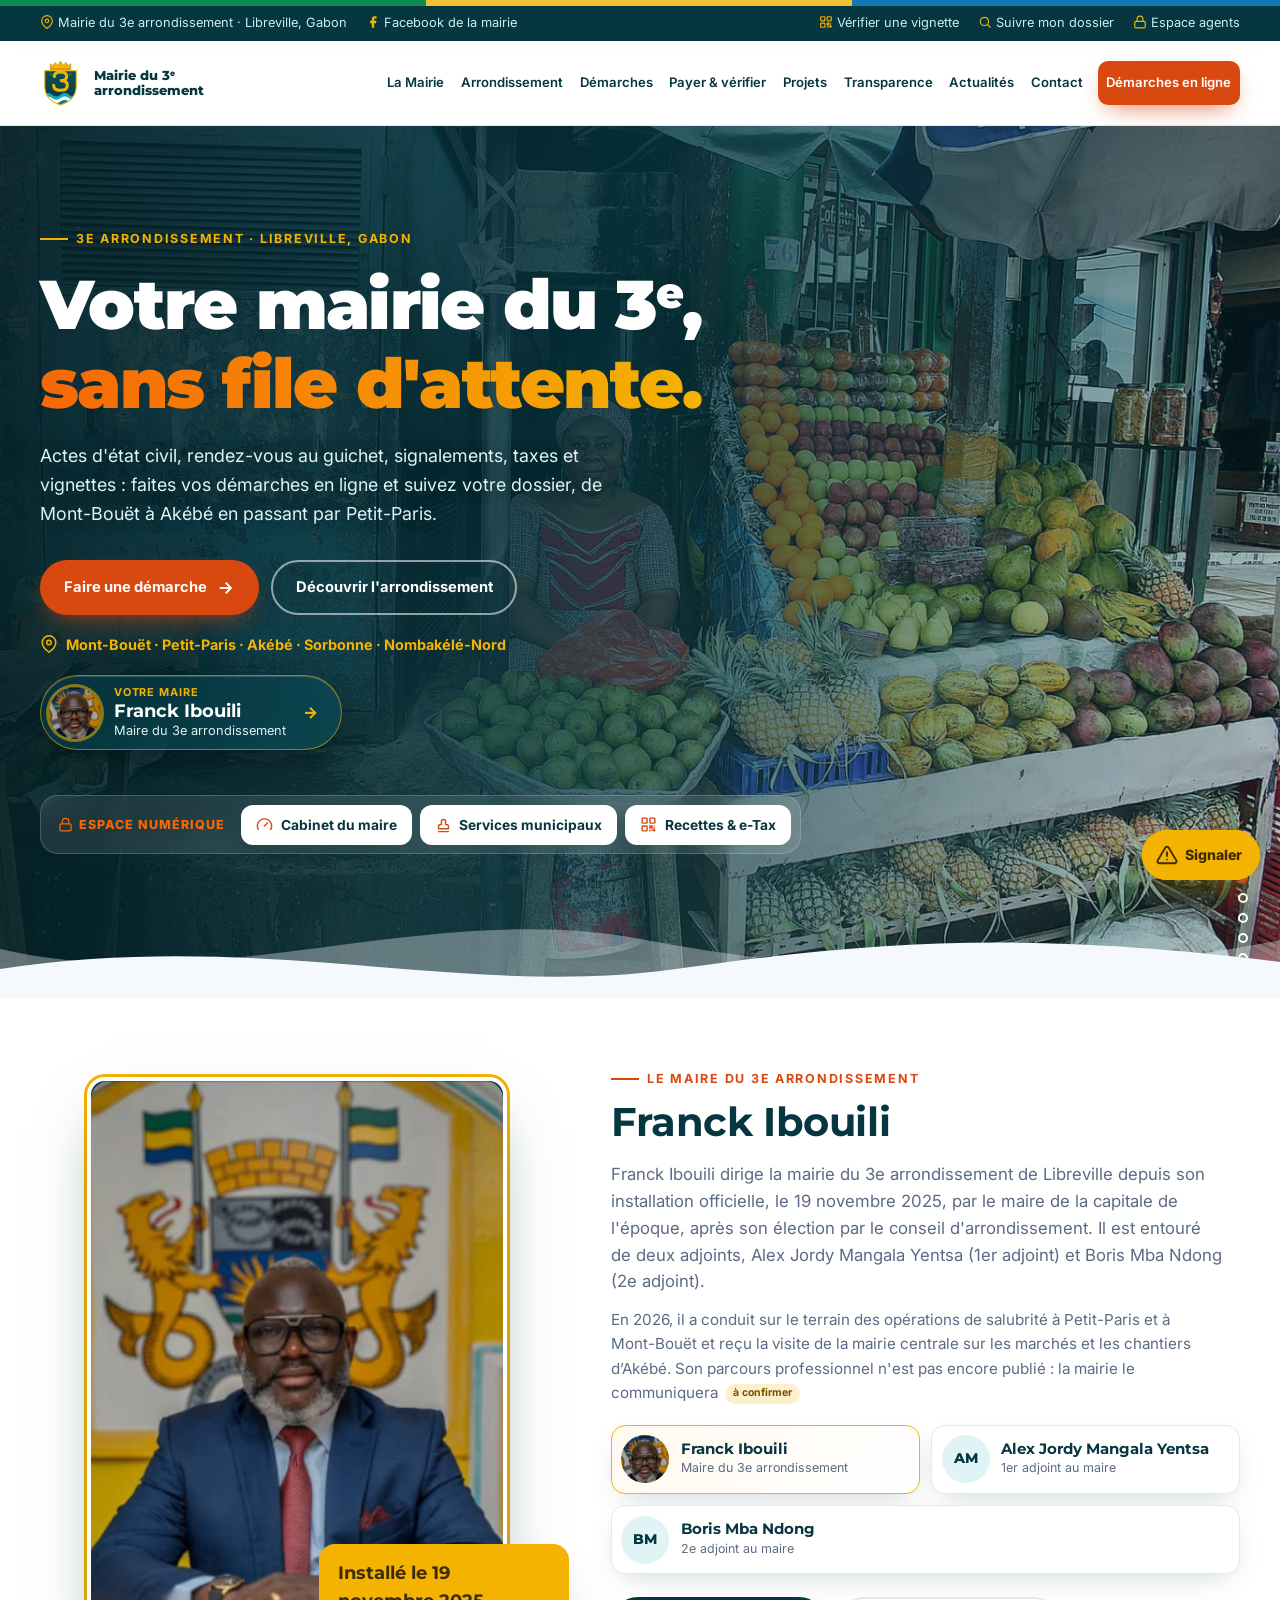
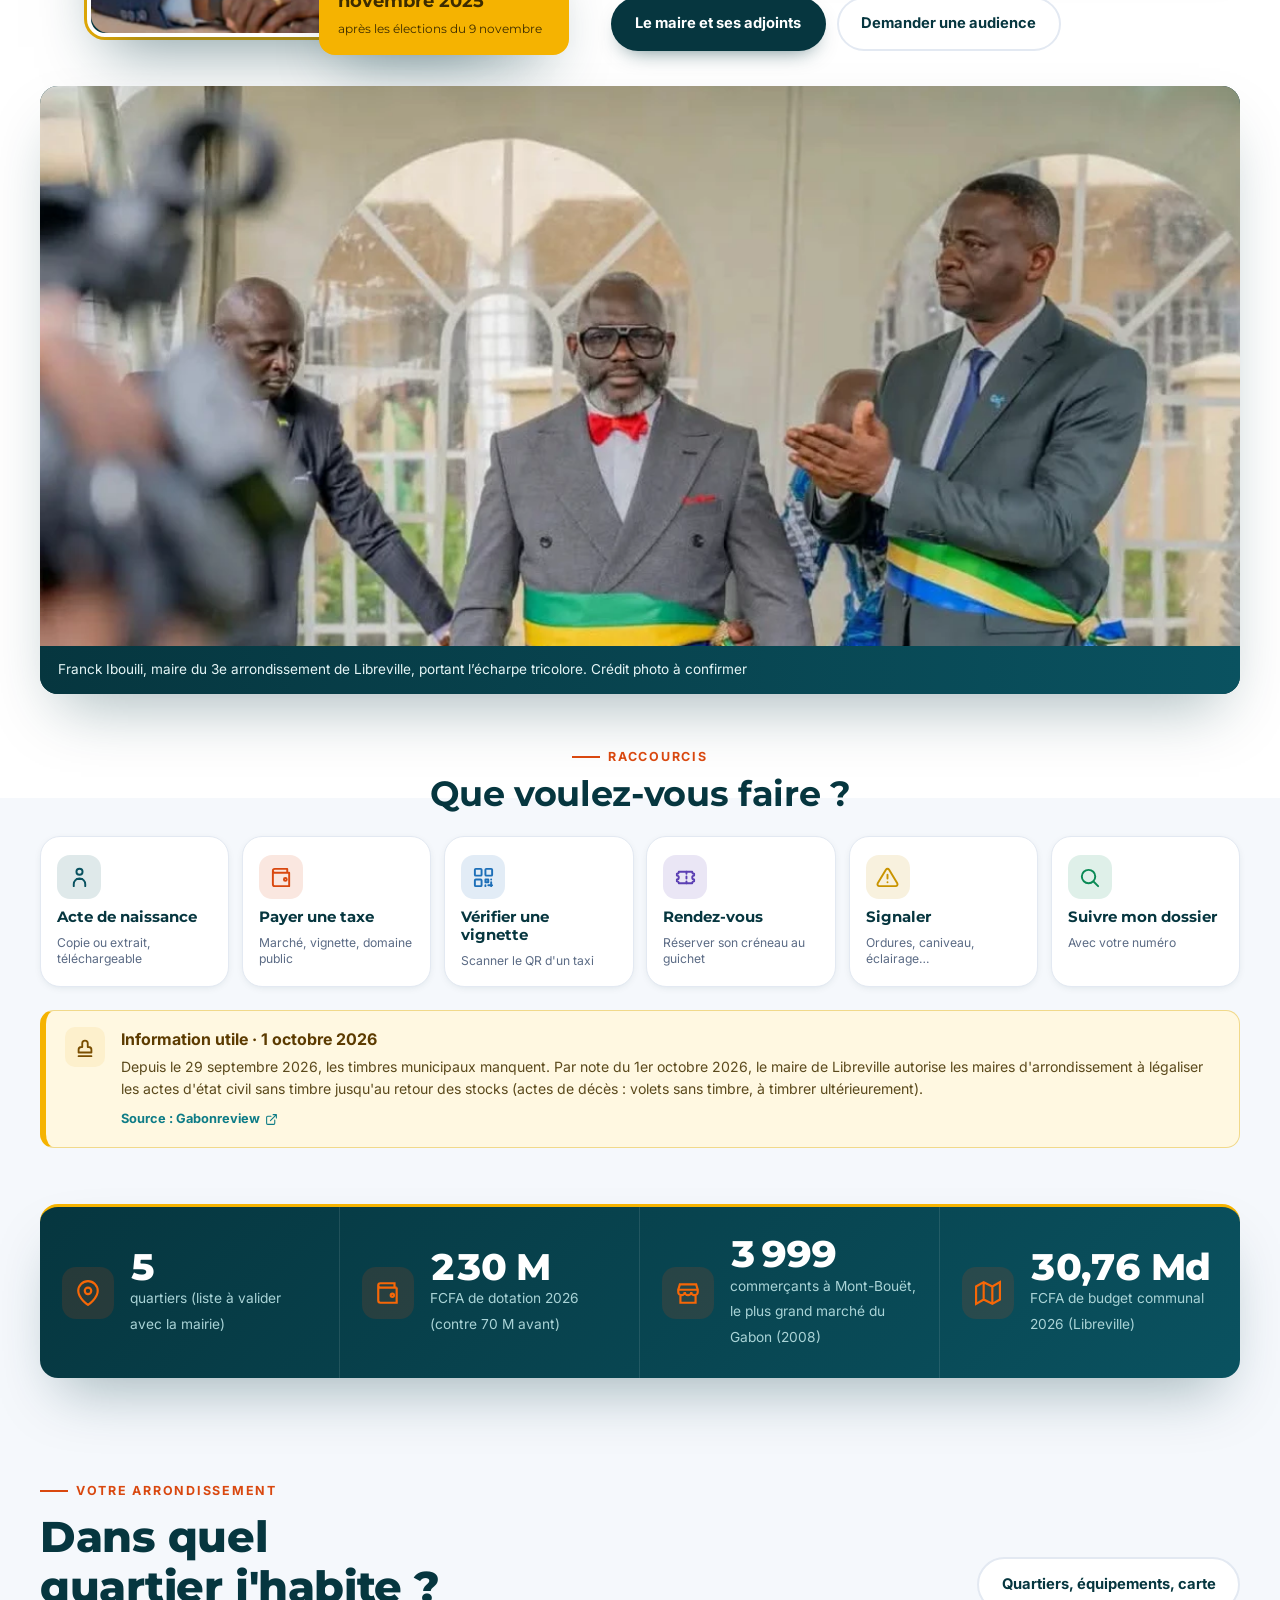
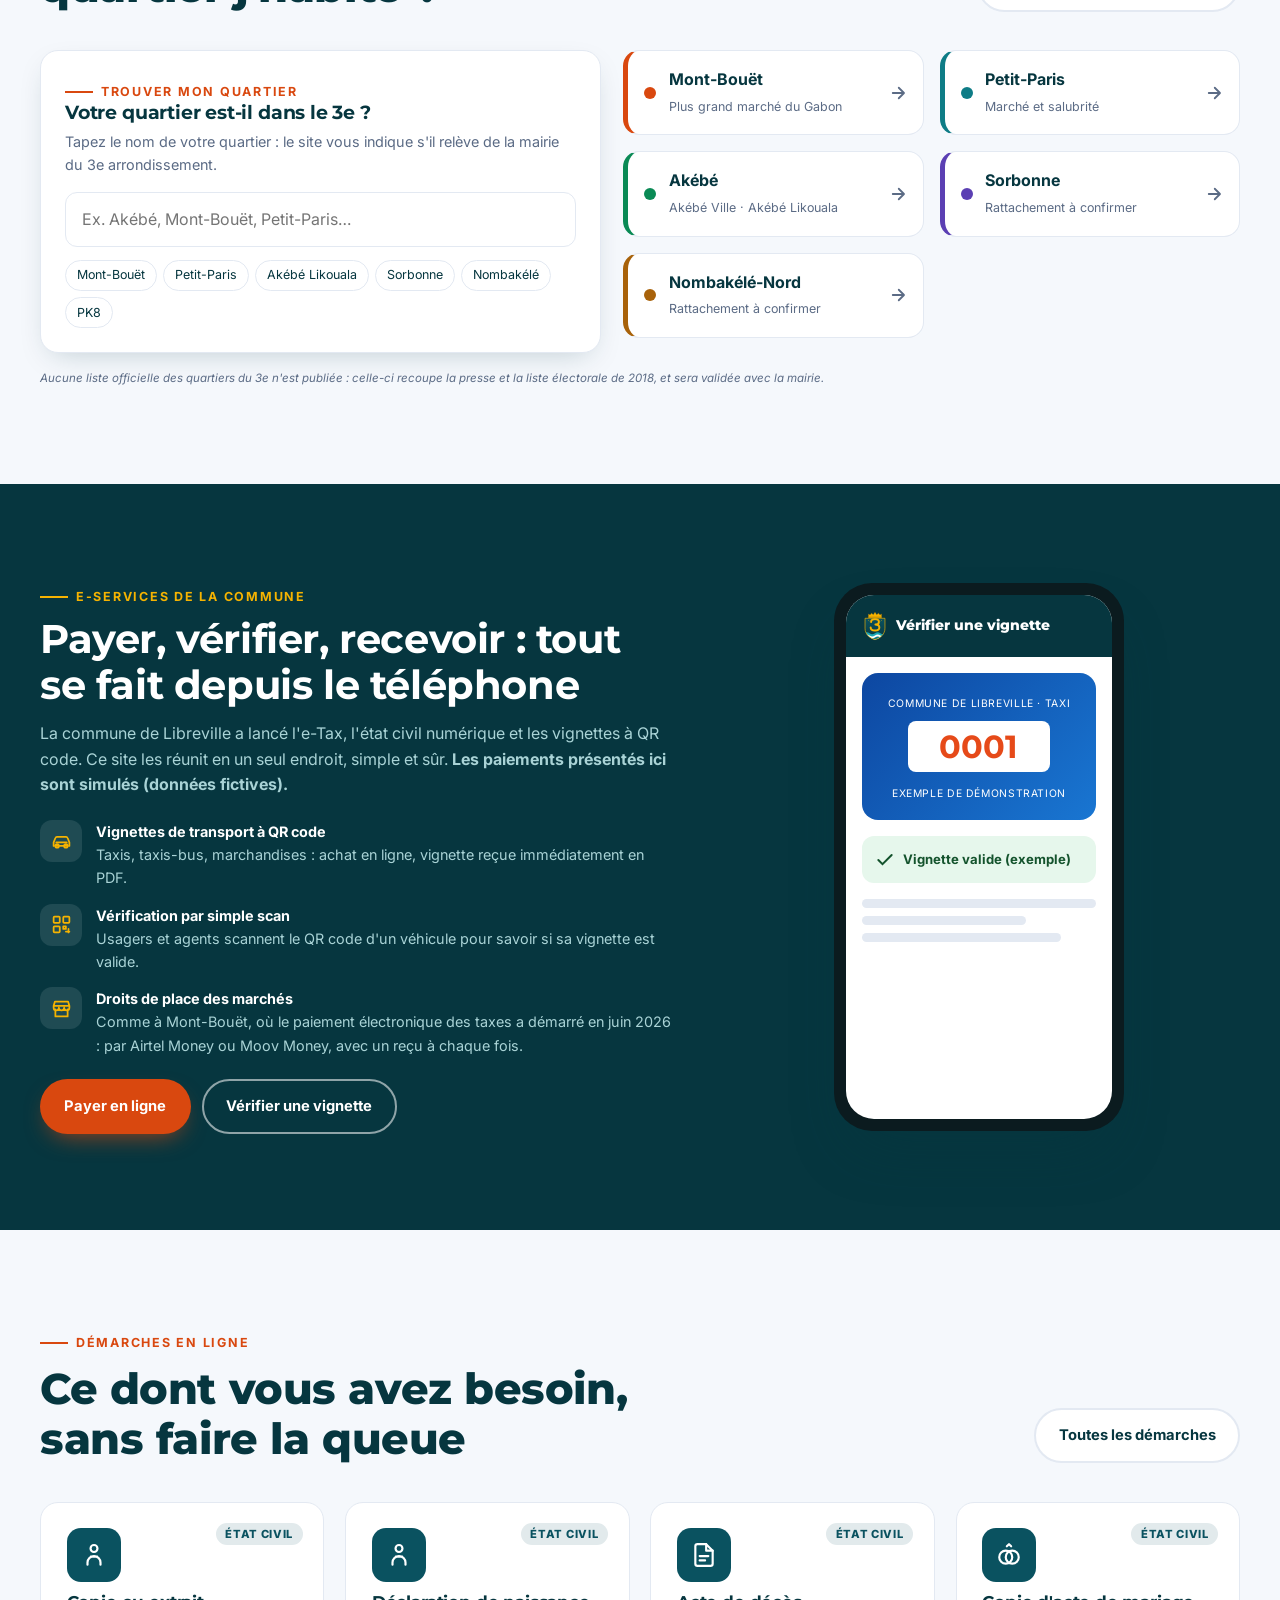
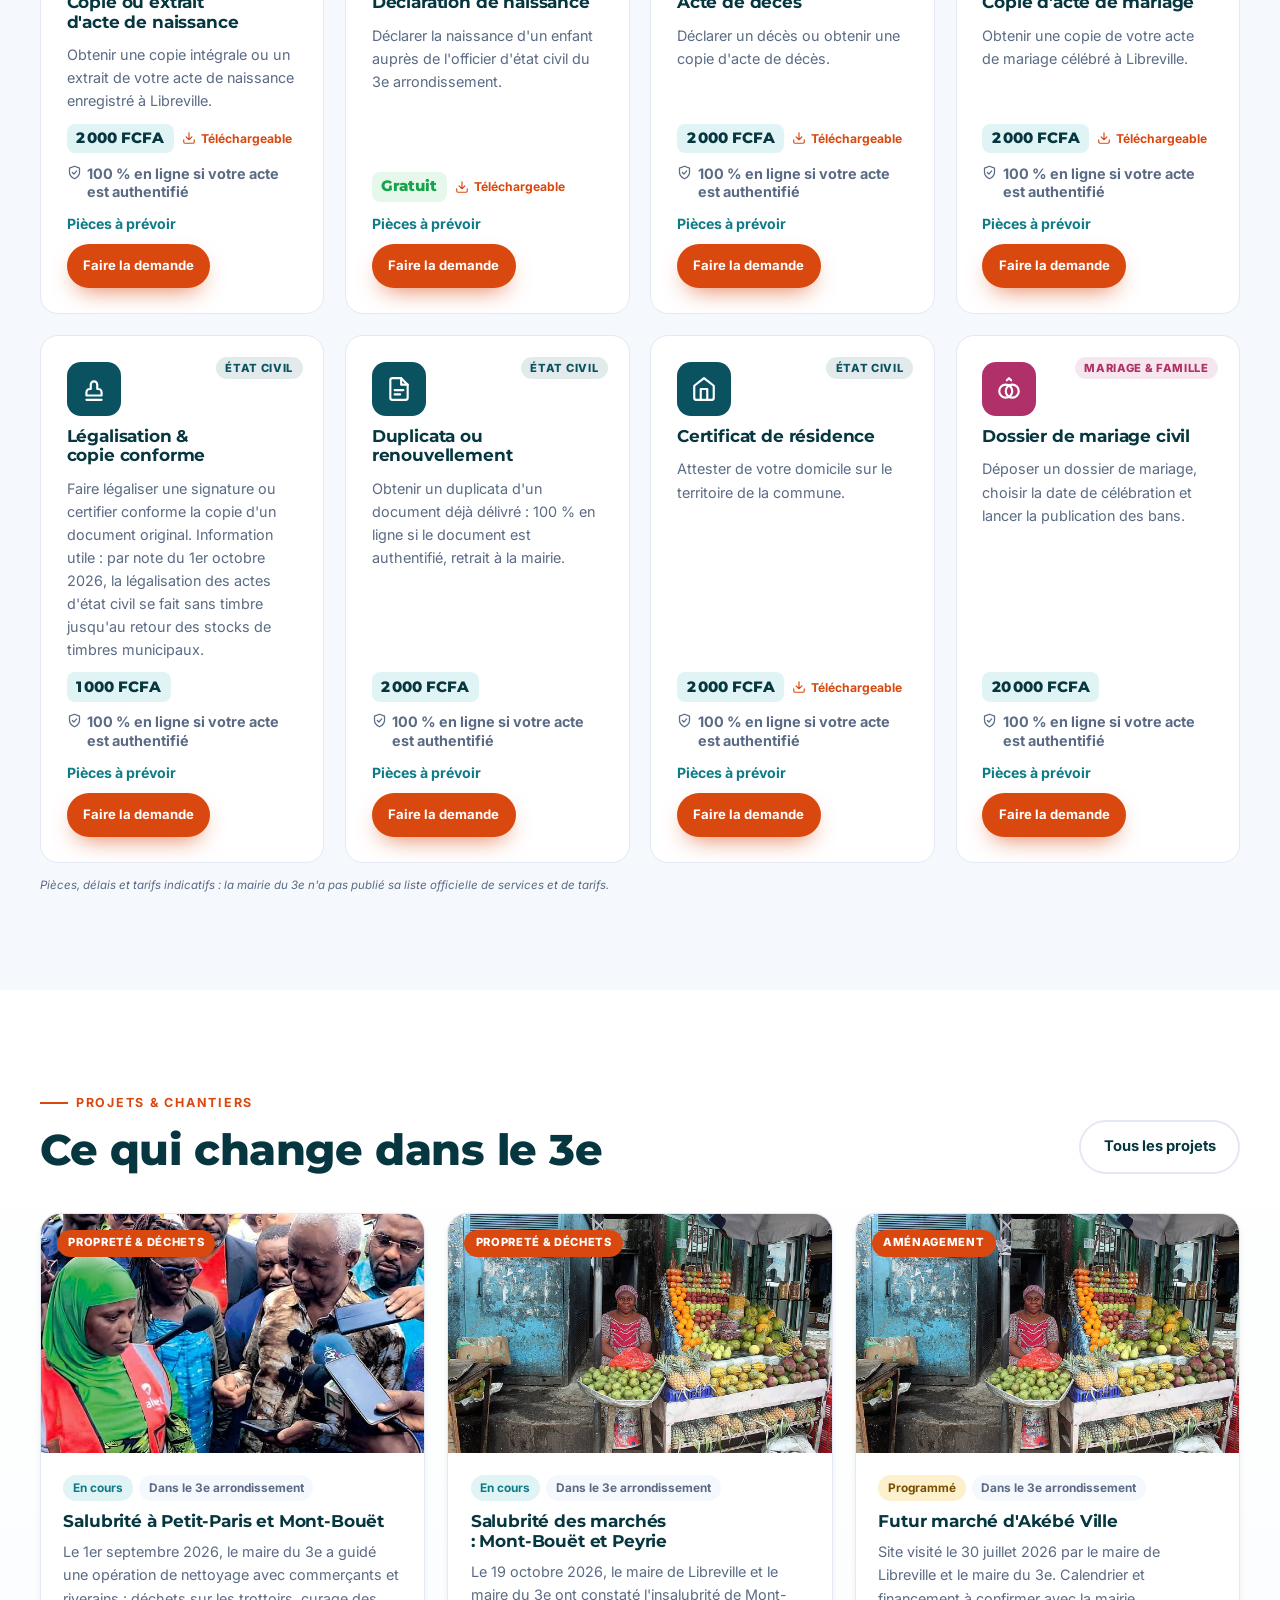
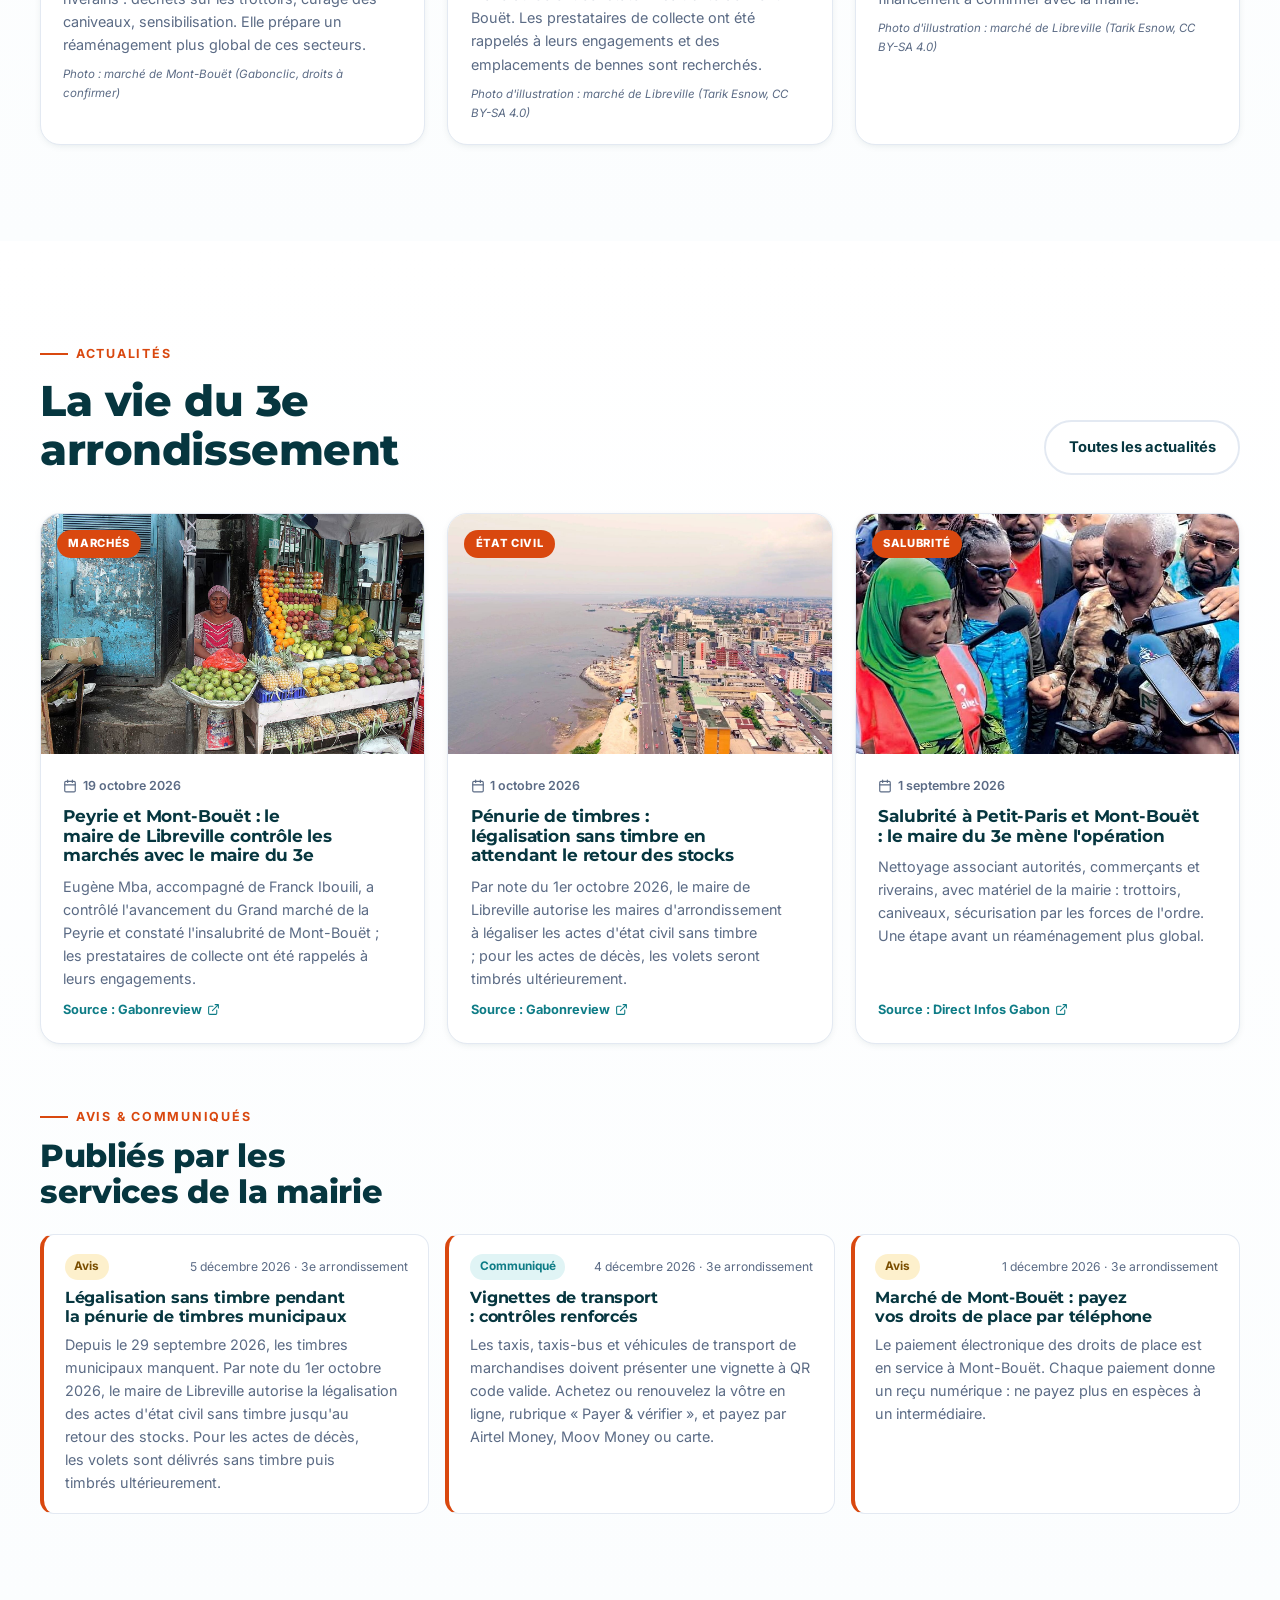
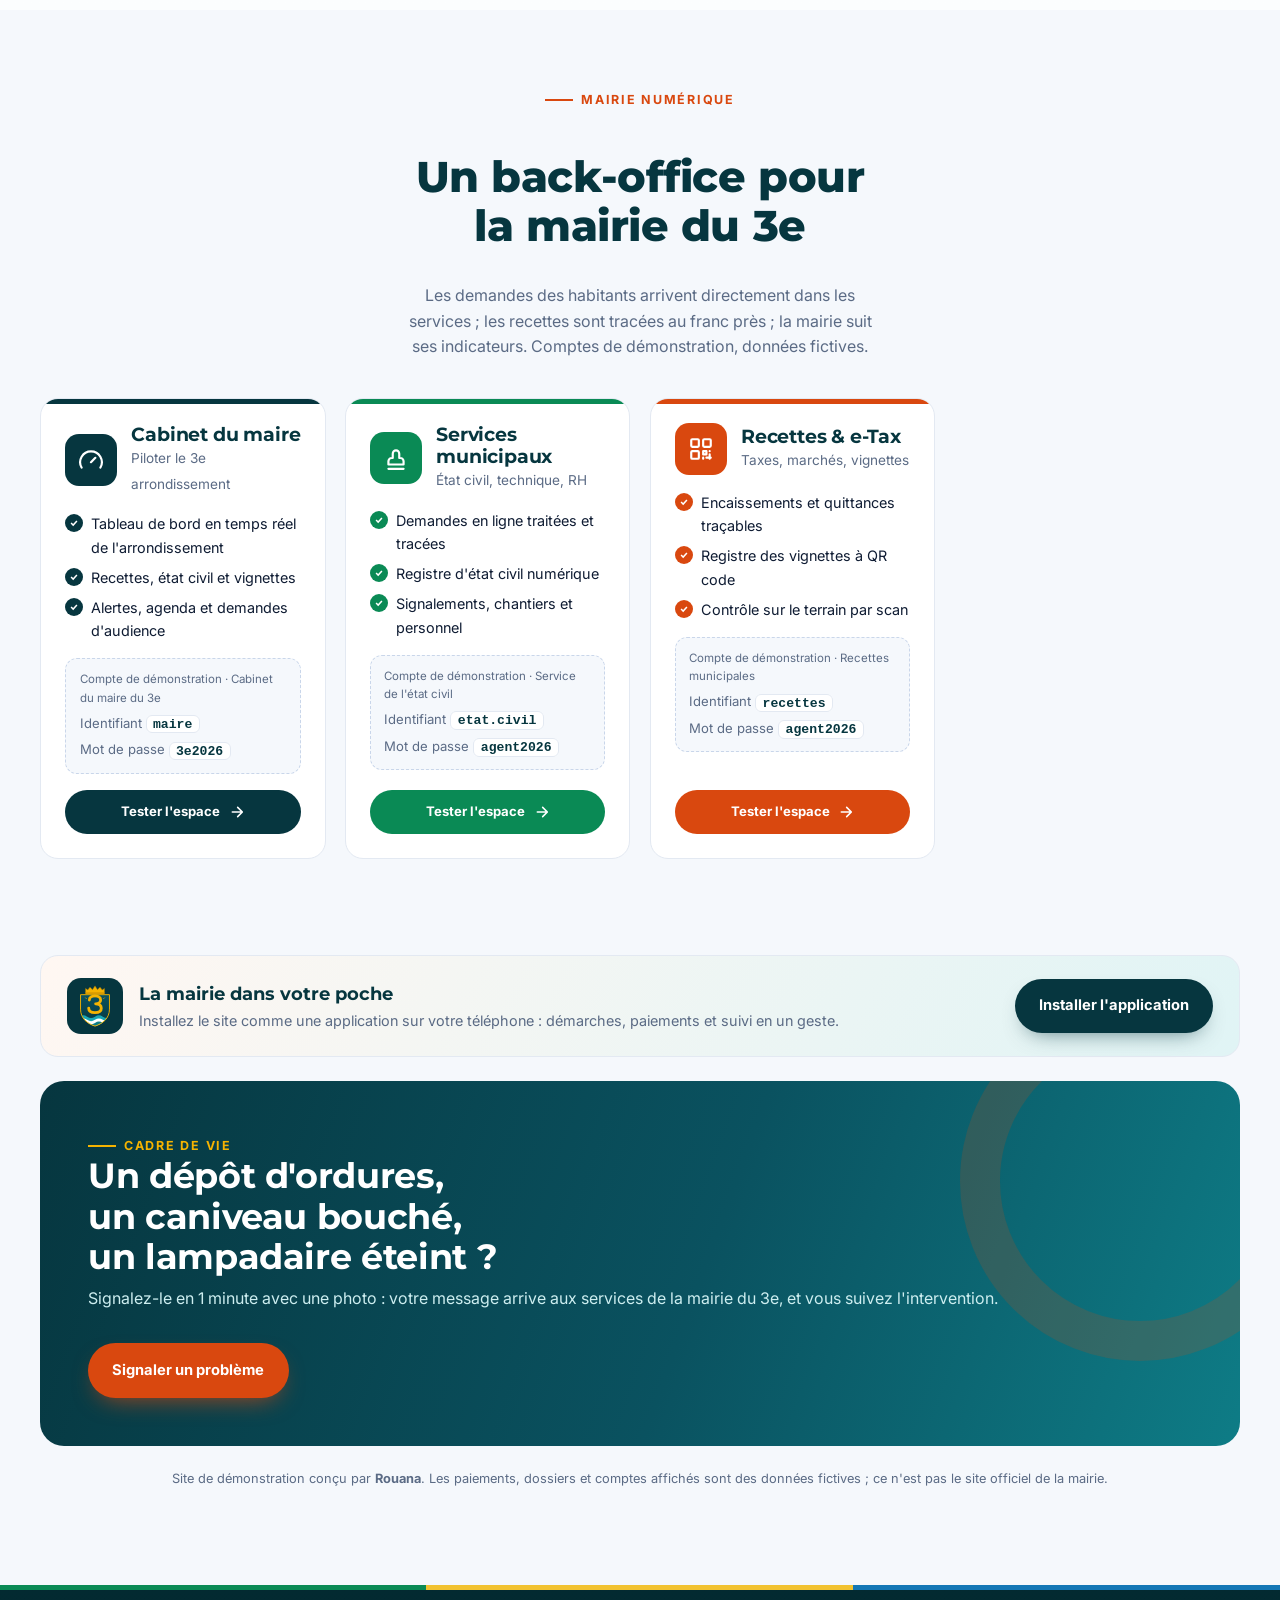
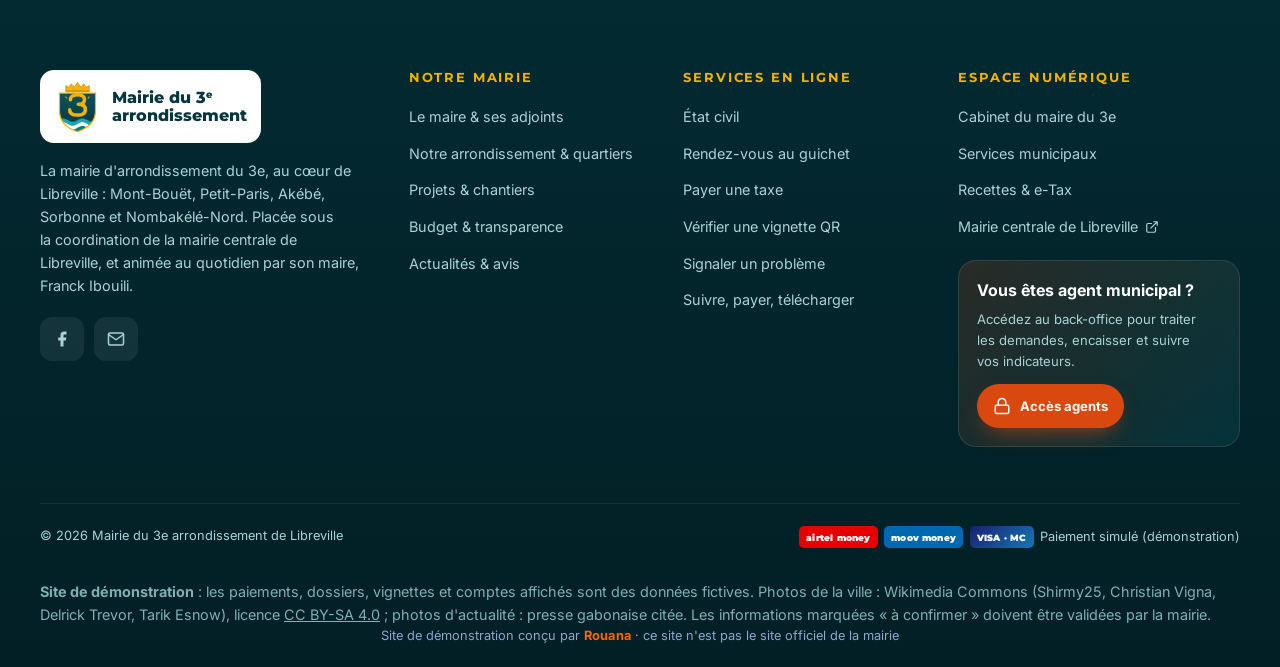
==== commit 75fa4e36: "Photos officielles du maire du 3e et ses adjoints mis en avant Co-Authored-By: Claude Sonnet 5.5 <no" ====
--- a/index.html
+++ b/index.html
@@ -43,7 +43,7 @@
       <a class="btn btn-ghost" href="arrondissement.html">Découvrir l'arrondissement</a>
     </div>
     <p class="slogan rv d3"><svg viewBox="0 0 24 24" fill="none" stroke="currentColor" stroke-width="2" stroke-linecap="round" stroke-linejoin="round"><path d="M21 10c0 7-9 13-9 13S3 17 3 10a9 9 0 0118 0z"/><circle cx="12" cy="10" r="3"/></svg>Mont-Bouët · Petit-Paris · Akébé · Sorbonne · Nombakélé-Nord</p>
-    <a class="hero-maire rv d3" href="#maire"><span class="mono">FI</span><span><small>Votre maire</small><b>Franck Ibouili</b><em>Maire du 3e arrondissement</em></span></a>
+    <a class="hero-maire rv d3" href="#maire"><img class="mono" src="assets/img/maire-3e.png" alt="" width="52" height="52"><span><small>Votre maire</small><b>Franck Ibouili</b><em>Maire du 3e arrondissement</em></span></a>
     <div class="quick rv d3" id="quick-access"></div>
   </div>
   <div class="hero-dots"></div>
@@ -55,15 +55,17 @@
 
 <section id="maire" class="maire-sec" style="padding-top:3rem">
   <div class="wrap mot">
-    <div class="ph rv"><div class="mairecard" aria-label="Franck Ibouili, maire du 3e arrondissement"><img src="assets/img/logo-3e.svg" alt="" class="seal"><span class="mono">FI</span><small>Photo officielle à fournir par la mairie</small></div><div class="badge"><b>Installé le 19 novembre 2025</b><span>après les élections du 9 novembre</span></div></div>
+    <div class="ph rv"><div class="mairecard has-photo" aria-label="Franck Ibouili, maire du 3e arrondissement"><img src="assets/img/maire-3e.png" alt="Franck Ibouili, maire du 3e arrondissement de Libreville, assis devant le blason de la commune" class="portrait" width="330" height="497"></div><div class="badge"><b>Installé le 19 novembre 2025</b><span>après les élections du 9 novembre</span></div></div>
     <div>
       <span class="eyebrow rv">Le maire du 3e arrondissement</span>
       <h2 class="rv d1" style="font-size:clamp(1.7rem,3.2vw,2.5rem);color:var(--navy);margin-top:.6rem">Franck Ibouili</h2>
       <p class="lead-p rv d2" style="margin-top:1rem">Franck Ibouili dirige la mairie du 3e arrondissement de Libreville depuis son installation officielle, le 19 novembre 2025, par le maire de la capitale de l'époque, après son élection par le conseil d'arrondissement. Il est entouré de deux adjoints, Alex Jordy Mangala Yentsa (1er adjoint) et Boris Mba Ndong (2e adjoint).</p>
       <p class="lead-p rv d2" style="margin-top:.8rem;font-size:.95rem">En 2026, il a conduit sur le terrain des opérations de salubrité à Petit-Paris et à Mont-Bouët et reçu la visite de la mairie centrale sur les marchés et les chantiers d’Akébé. Son parcours professionnel n'est pas encore publié : la mairie le communiquera <span class="chip warn conf">à confirmer</span></p>
+      <div class="mteam rv d3"><div class="mt lead"><img src="assets/img/maire-3e.png" alt="" width="48" height="48"><span><b>Franck Ibouili</b><small>Maire du 3e arrondissement</small></span></div><div class="mt"><span class="av">AM</span><span><b>Alex Jordy Mangala Yentsa</b><small>1er adjoint au maire</small></span></div><div class="mt"><span class="av">BM</span><span><b>Boris Mba Ndong</b><small>2e adjoint au maire</small></span></div></div>
       <div class="cta rv d3" style="display:flex;gap:.7rem;flex-wrap:wrap;margin-top:1.4rem"><a class="btn btn-navy" href="mairie.html">Le maire et ses adjoints</a><a class="btn btn-line" href="demarches.html?d=audience#demande">Demander une audience</a></div>
     </div>
   </div>
+  <div class="wrap"><figure class="maire-fig rv"><img src="assets/img/maire-3e-ceremonie.webp" alt="Franck Ibouili, maire du 3e arrondissement, portant l’écharpe tricolore aux couleurs du Gabon" loading="lazy" width="1172" height="781"><figcaption>Franck Ibouili, maire du 3e arrondissement de Libreville, portant l’écharpe tricolore. <span class="conf">Crédit photo à confirmer</span></figcaption></figure></div>
 </section>
 
 <section class="do-sec"><div class="wrap">
--- a/assets/css/style.css
+++ b/assets/css/style.css
@@ -1424,3 +1424,21 @@
 }
 .page-hero .crumbs{margin-bottom:1rem}
 @media (min-width:1021px){.header .wrap{justify-content:flex-start}.header .nav{margin-left:auto}}
+
+/* Photos officielles du maire du 3e */
+.mairecard.has-photo{aspect-ratio:3/4;max-width:420px;margin-inline:auto;display:block;background:var(--navy);border:4px solid #fff;box-shadow:0 30px 60px -20px rgba(6,54,63,.5),0 0 0 3px var(--gold)}
+.mairecard.has-photo .portrait{width:100%;height:100%;object-fit:cover;object-position:center top}
+.hero-maire img.mono{width:52px;height:52px;border-radius:50%;object-fit:cover;object-position:center 20%;background:var(--gold);box-shadow:0 0 0 3px rgba(245,179,1,.55)}
+.maire-fig{margin:2.2rem auto 0;border-radius:var(--r);overflow:hidden;box-shadow:var(--shadow-lg);background:var(--navy);position:relative}
+.maire-fig img{width:100%;height:auto;max-height:560px;object-fit:cover;object-position:center 8%}
+.maire-fig figcaption{padding:.8rem 1.1rem;font-size:.85rem;color:#e5f5f6;background:linear-gradient(90deg,var(--navy),var(--navy-2))}
+@media (max-width:760px){.mairecard.has-photo{max-width:340px}.maire-fig{margin-top:1.4rem;border-radius:14px}.maire-fig img{max-height:360px}}
+.mteam{display:flex;flex-wrap:wrap;gap:.7rem;margin:1.2rem 0 0}
+.mteam .mt{display:flex;align-items:center;gap:.7rem;padding:.6rem .9rem .6rem .6rem;background:#fff;border:1px solid var(--line);border-radius:14px;box-shadow:var(--shadow);flex:1 1 220px}
+.mteam .mt.lead{border-color:var(--gold);background:linear-gradient(135deg,#fffaf0,#fff)}
+.mteam .mt img,.mteam .mt .av{width:48px;height:48px;border-radius:50%;object-fit:cover;object-position:center 20%;flex:none;display:grid;place-items:center;background:var(--sky-2);color:var(--navy);font-weight:800;font-family:var(--font-h);font-size:.85rem}
+.mteam .mt b{display:block;font-family:var(--font-h);color:var(--navy);font-size:.95rem;line-height:1.2}
+.mteam .mt small{display:block;color:var(--muted);font-size:.78rem}
+.exec .av-photo{width:56px;height:56px;border-radius:50%;object-fit:cover;object-position:center 20%;flex:none}
+/* Pastilles rondes : recadrage sur le visage du maire */
+.mteam .mt.lead img,.hero-maire img.mono,.exec .av-photo{object-fit:cover;object-position:50% 50%;object-view-box:inset(26% 22% 44% 22%)}
